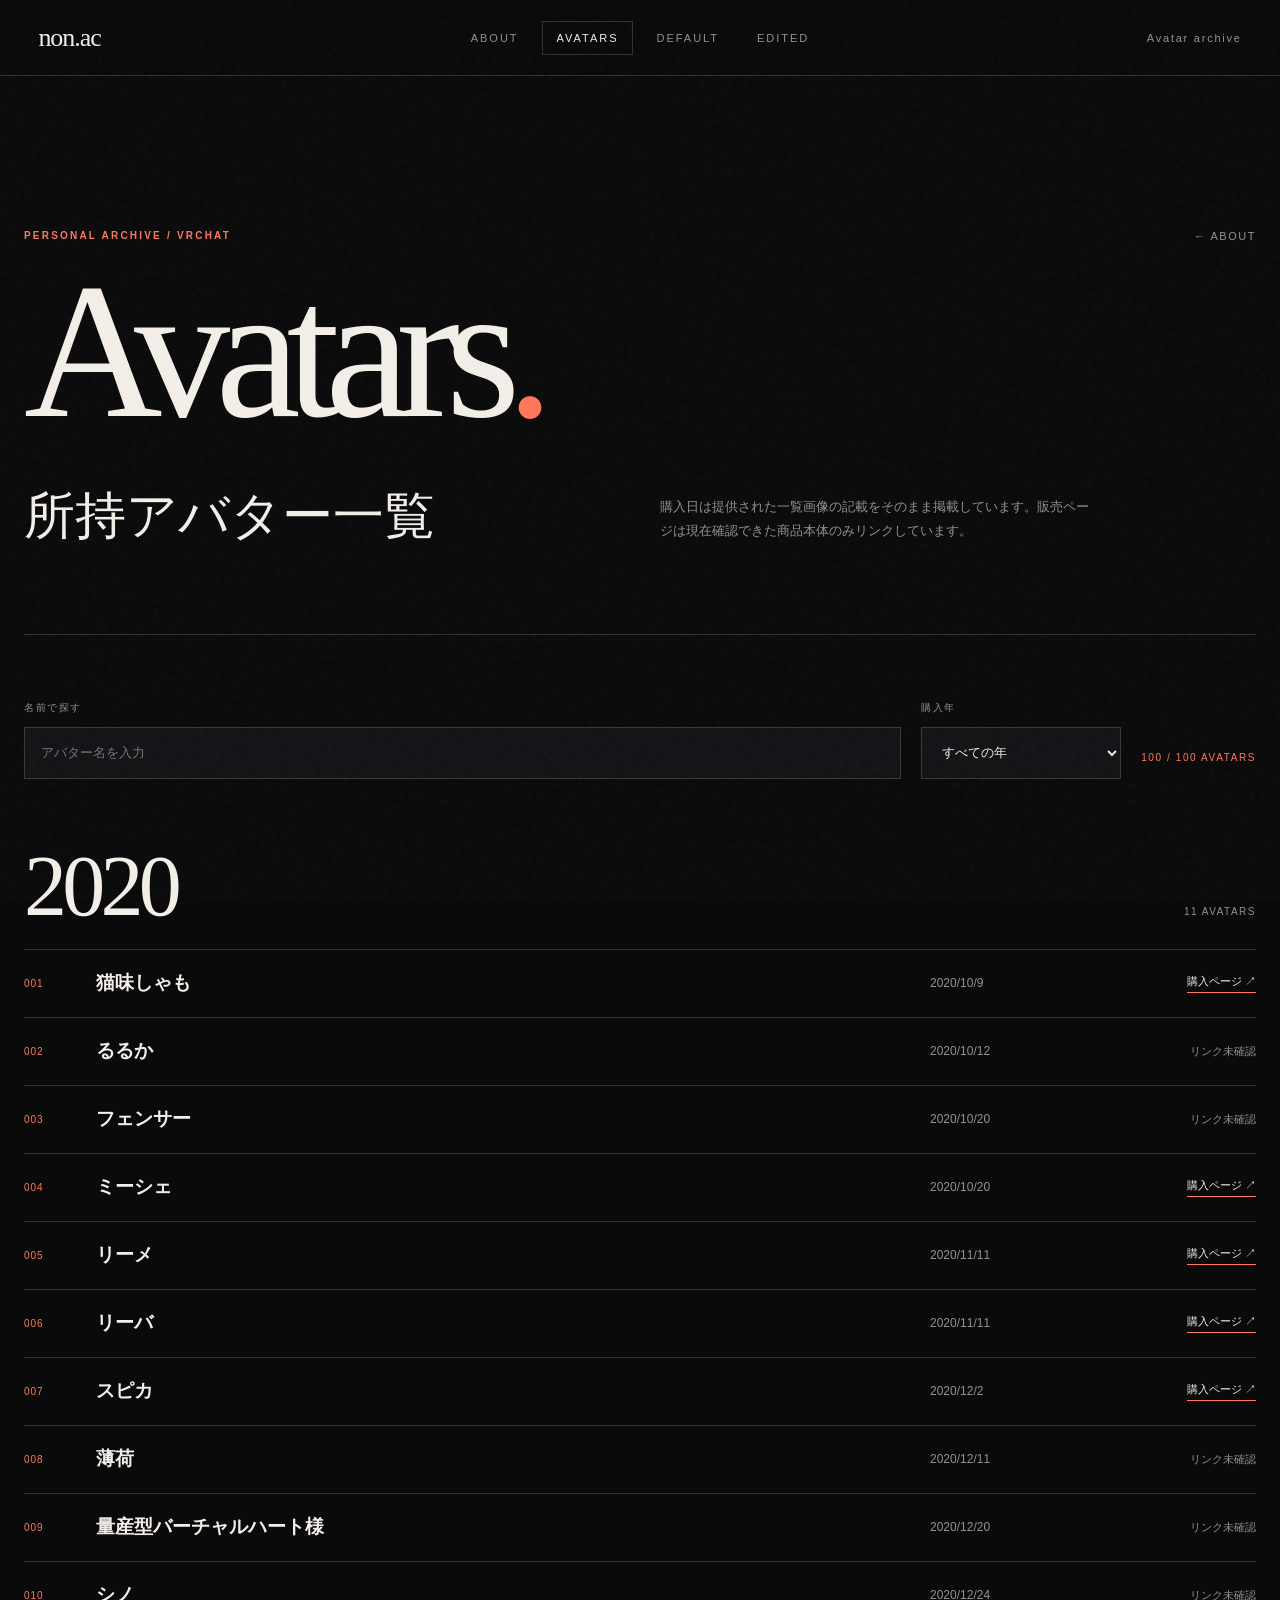
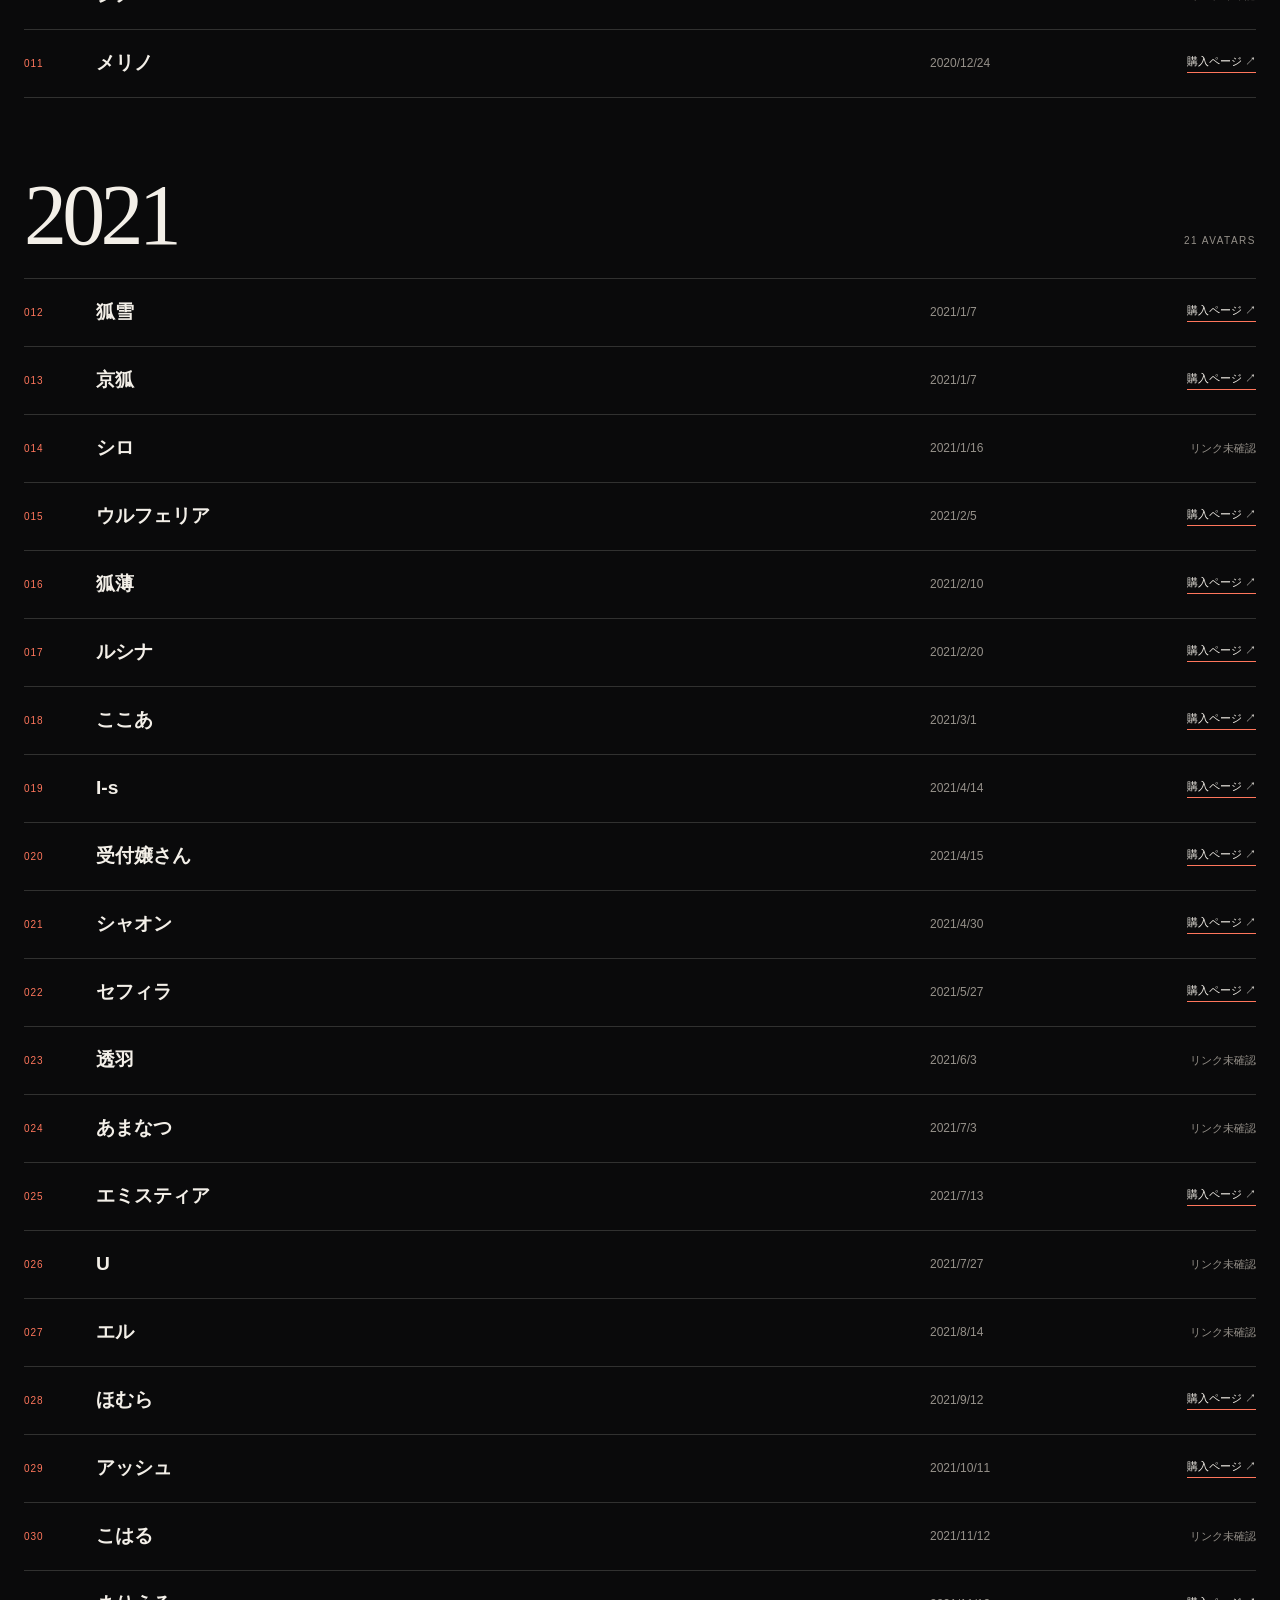
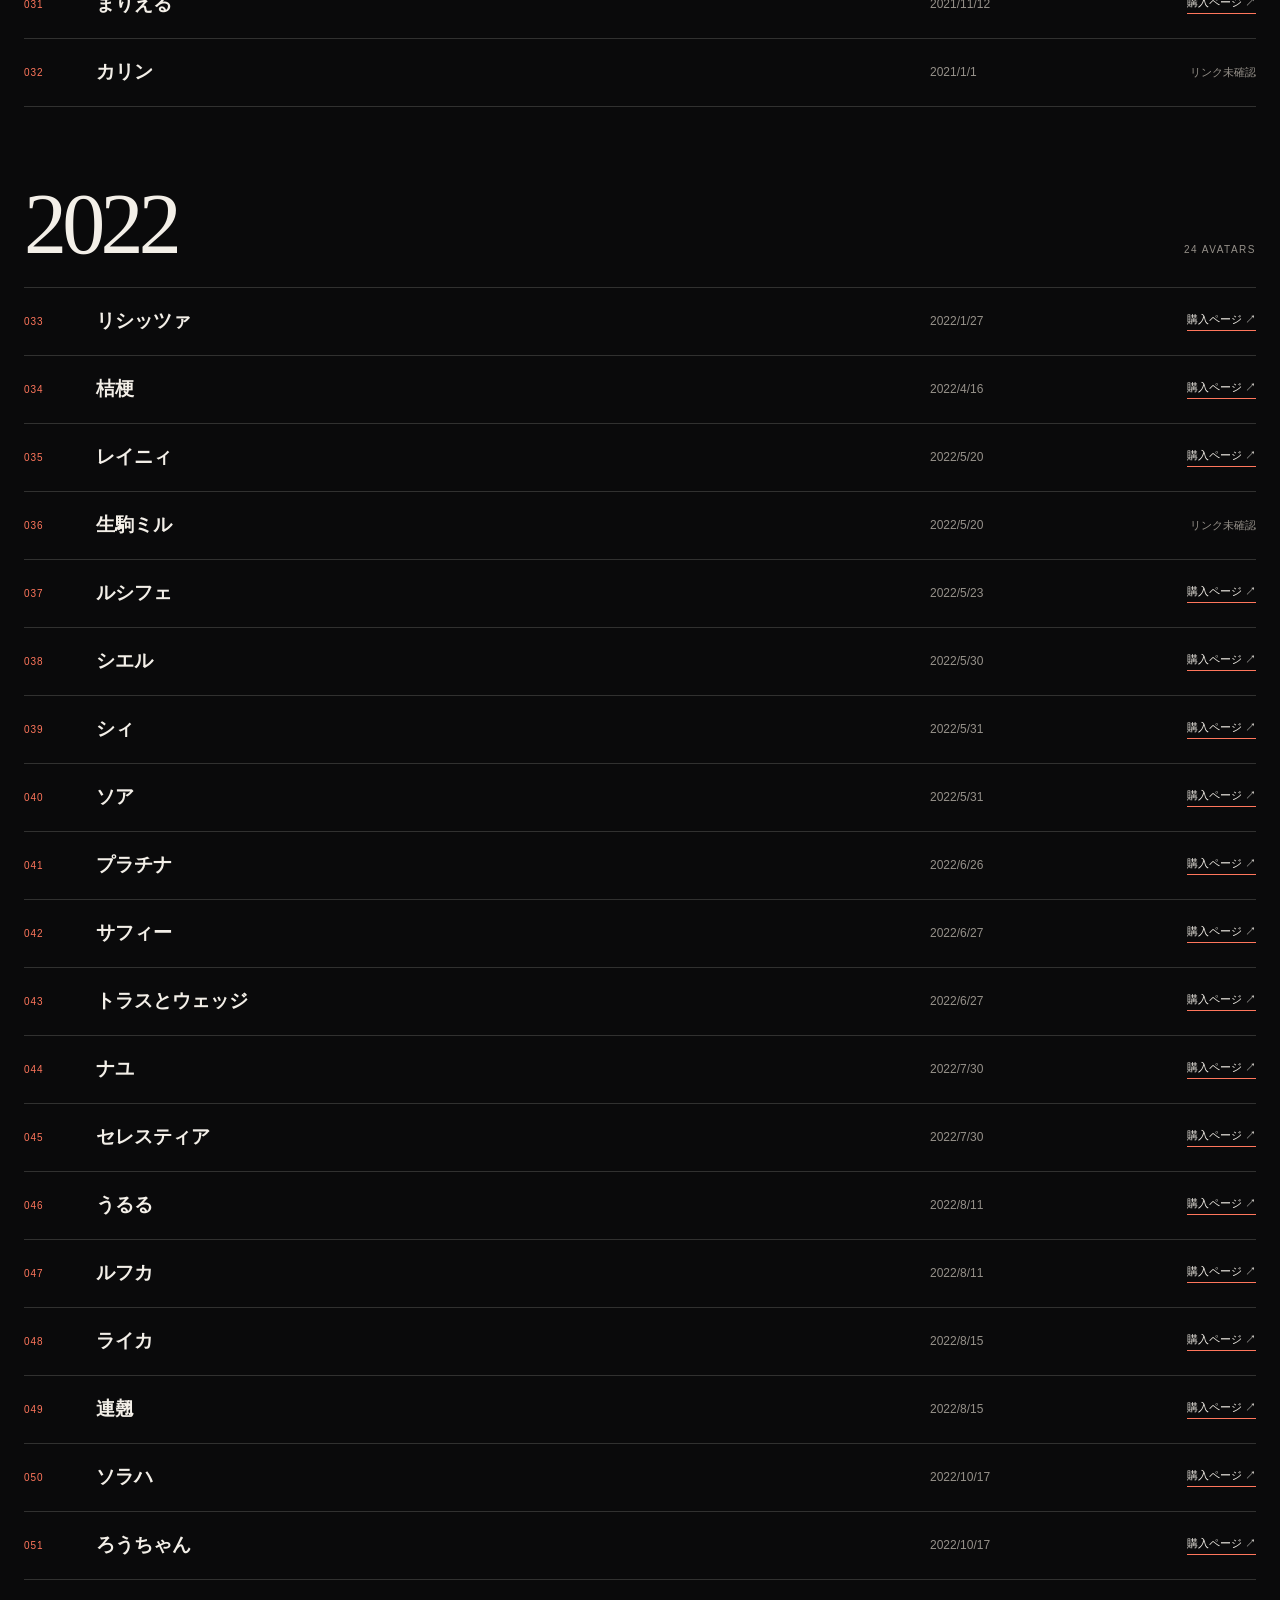
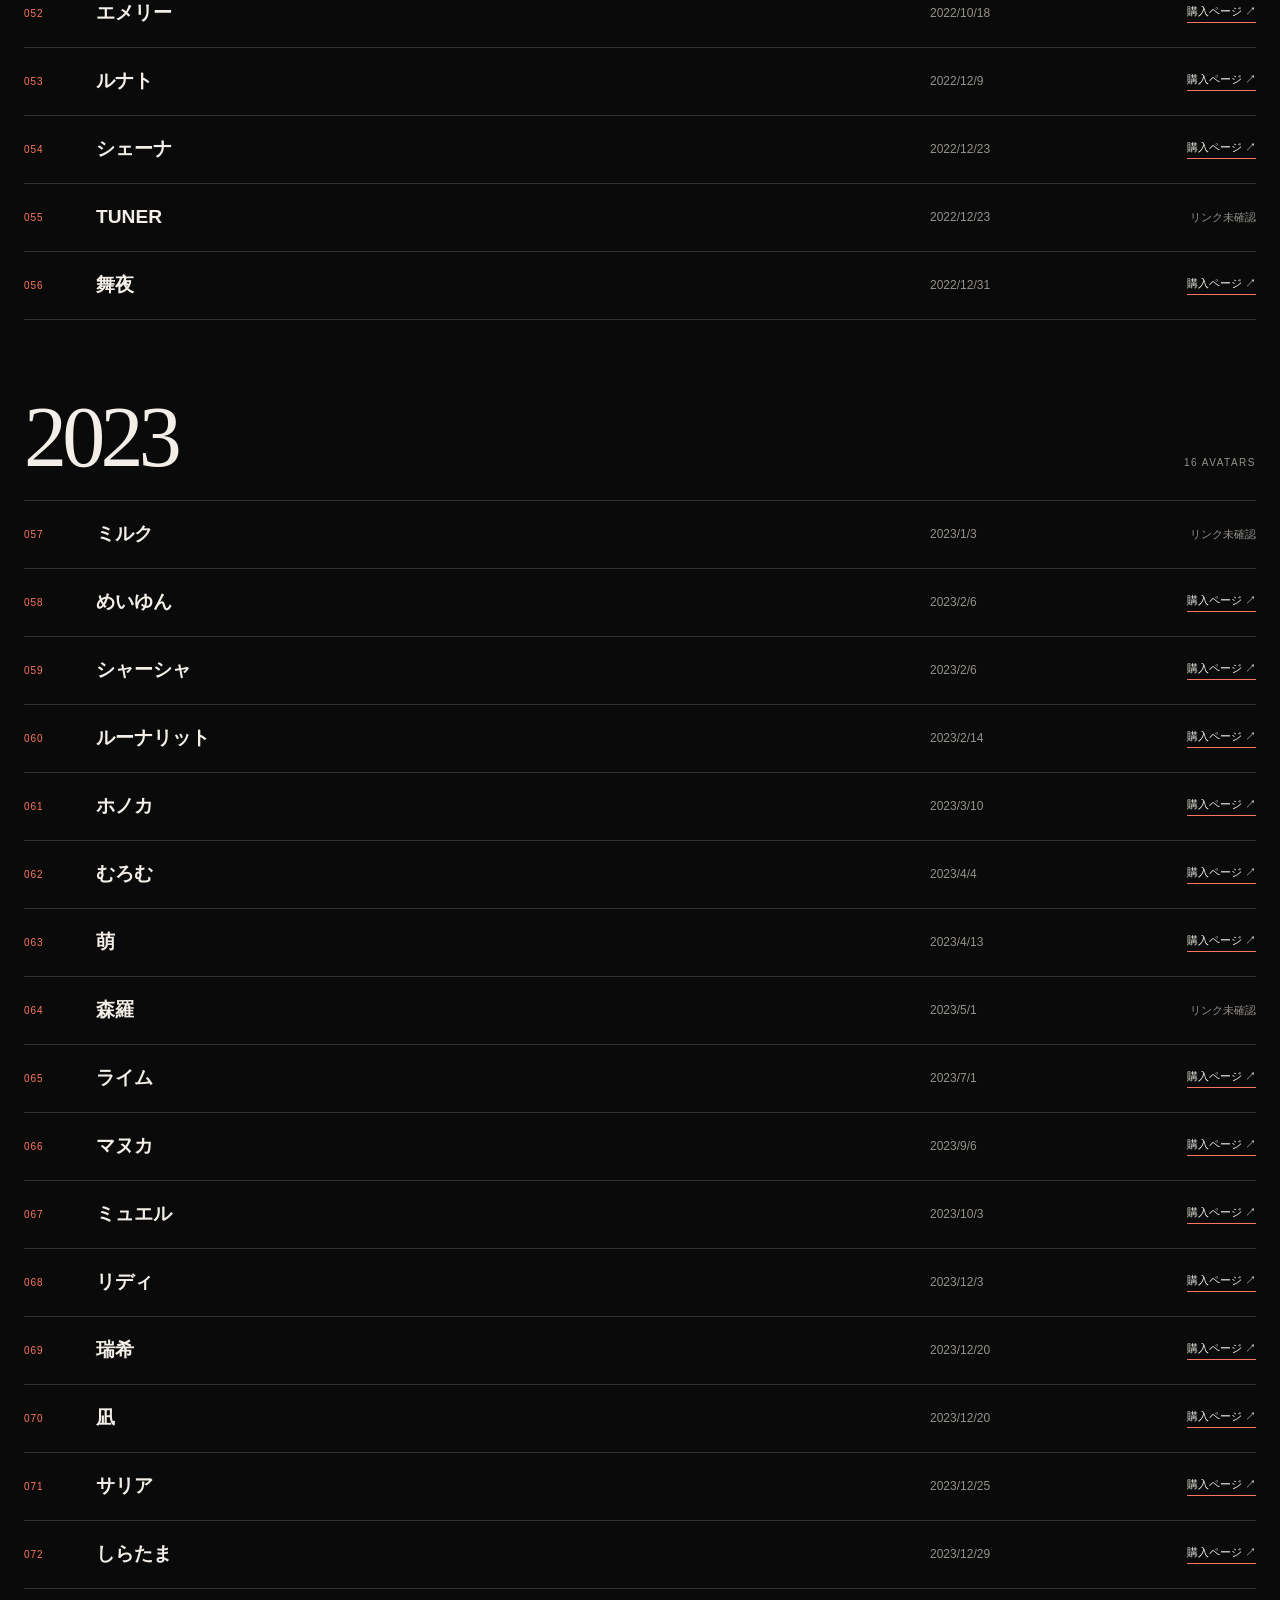
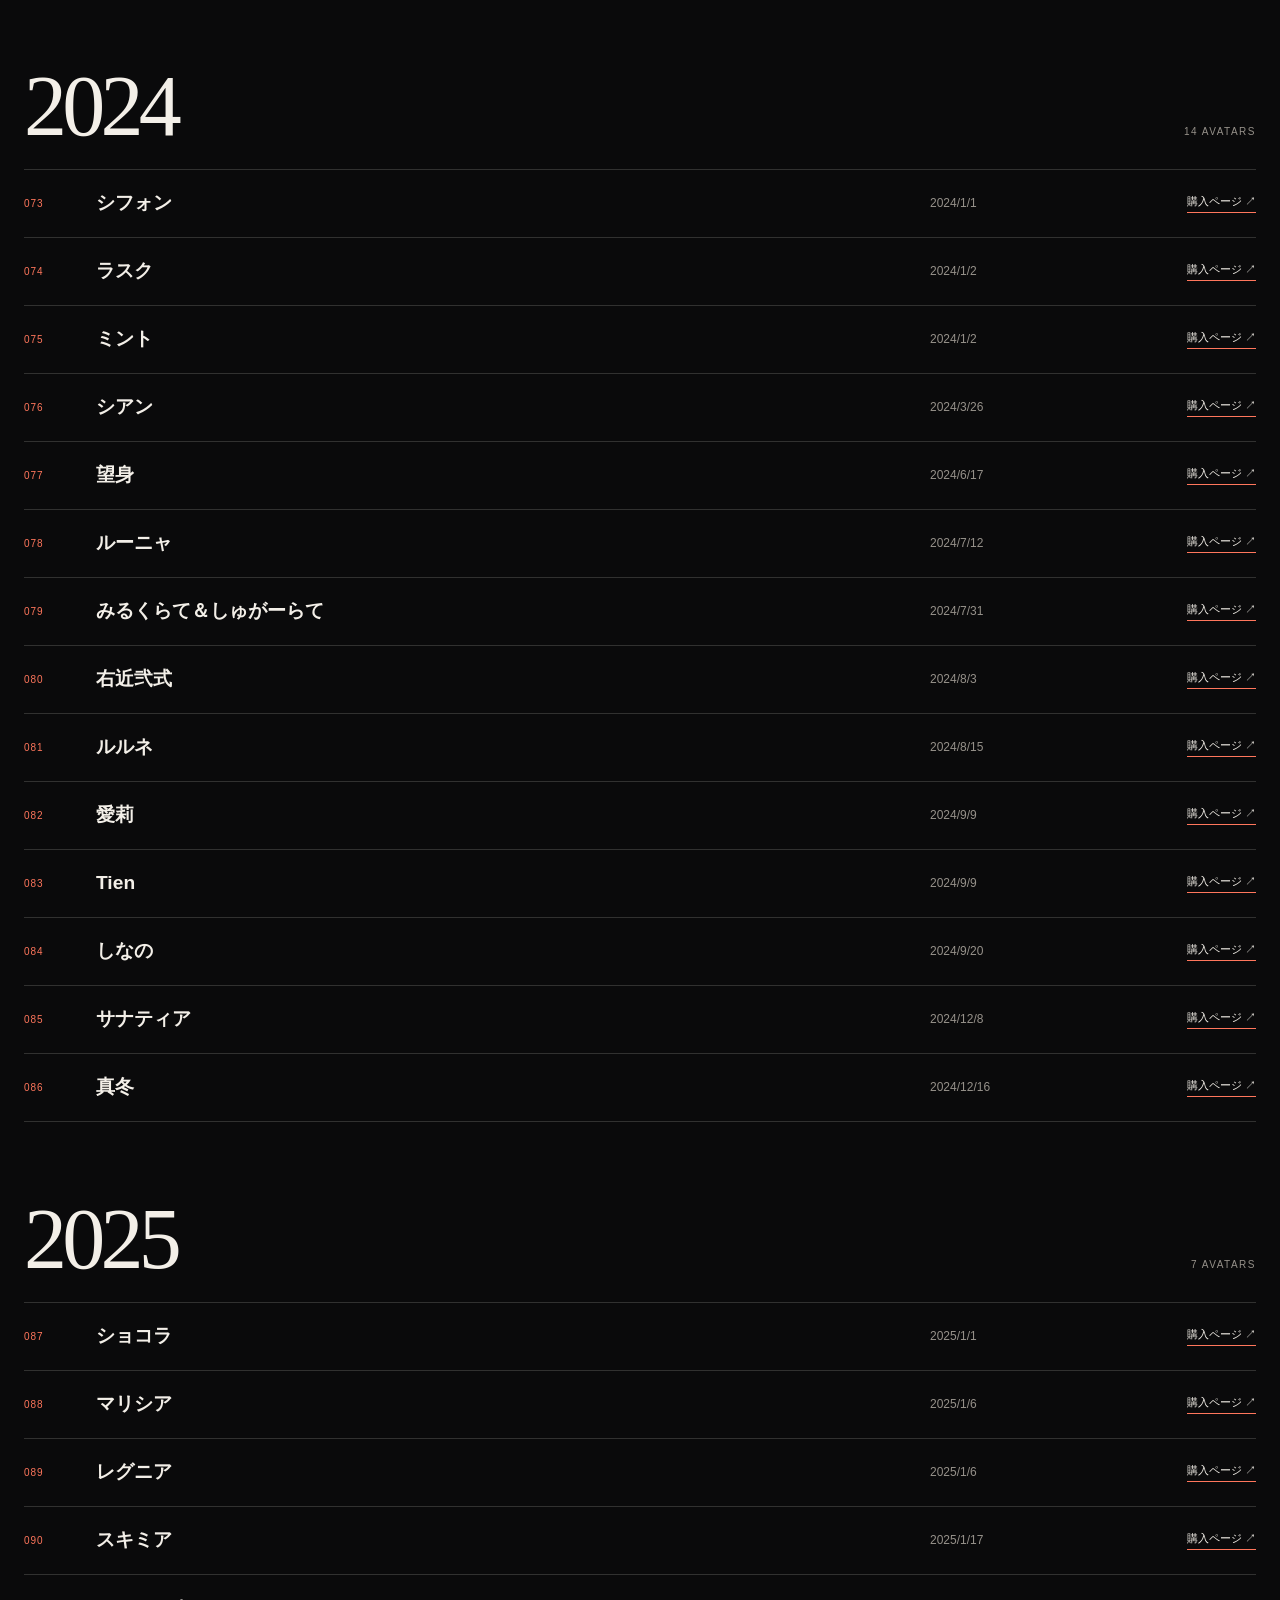
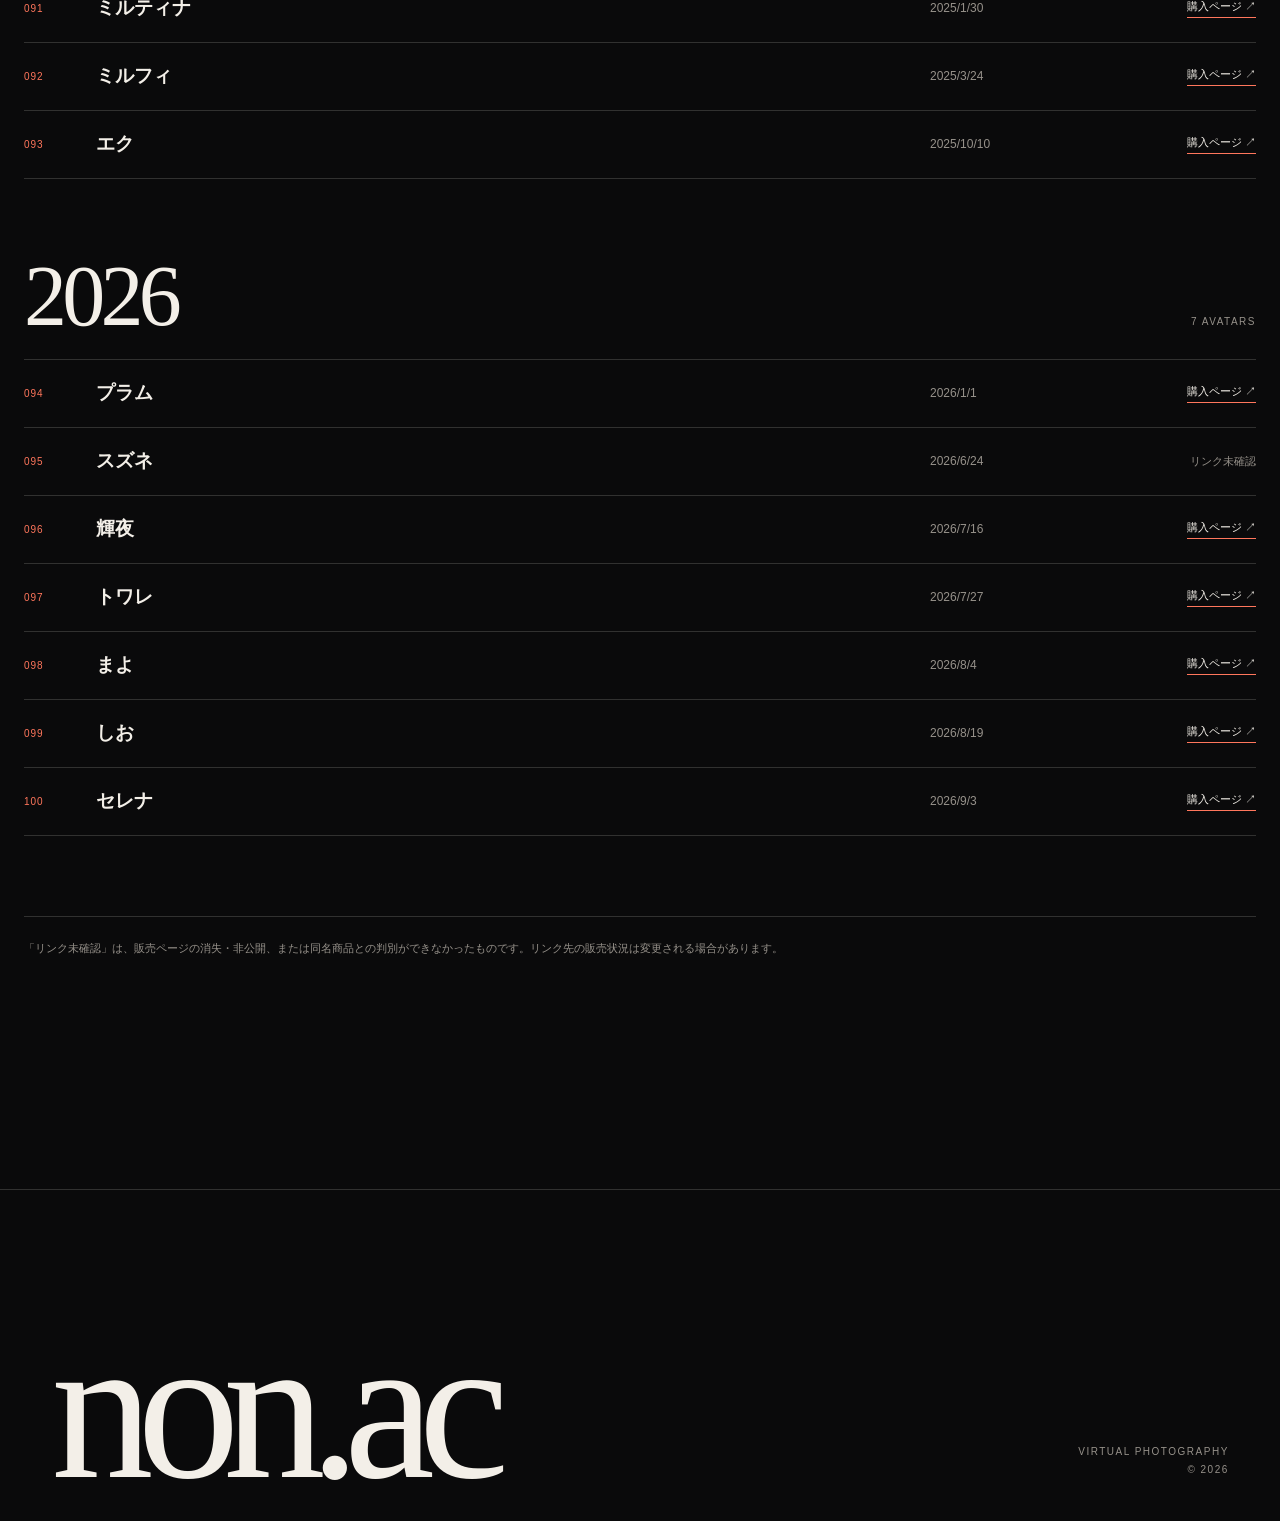
==== avatars.html @ d8007eca "Add owned avatar archive and About link" ====
<!doctype html>
<html lang="ja">
<head>
  <meta charset="utf-8">
  <meta name="viewport" content="width=device-width,initial-scale=1">
  <meta name="theme-color" content="#0a0a0b">
  <meta name="description" content="non.ac — 所持アバター一覧と購入日。">
  <title>Avatars — non.ac</title>
  <link rel="stylesheet" href="styles.css">
  <link rel="stylesheet" href="avatars.css">
</head>
<body>
  <header class="site-header">
    <a class="brand" href="index.html">non.ac</a>
    <nav class="primary-nav" aria-label="Site navigation"><a href="index.html">About</a><a href="avatars.html" aria-current="page">Avatars</a><a href="default.html">Default</a><a href="edited.html">Edited</a></nav>
    <span class="header-count">Avatar archive</span>
  </header>
  <main class="avatar-main">
    <section class="avatar-hero">
      <div class="avatar-hero-top"><span class="eyebrow">Personal archive / VRChat</span><a href="index.html" class="avatar-back">← About</a></div>
      <h1>Avatars<span>.</span></h1>
      <div class="avatar-intro"><p>所持アバター一覧</p><p>購入日は提供された一覧画像の記載をそのまま掲載しています。販売ページは現在確認できた商品本体のみリンクしています。</p></div>
    </section>
    <section class="avatar-directory" aria-label="所持アバター一覧">
      <div class="avatar-controls">
        <label for="avatar-search">名前で探す<input id="avatar-search" type="search" placeholder="アバター名を入力" autocomplete="off"></label>
        <label for="avatar-year">購入年<select id="avatar-year"><option value="">すべての年</option></select></label>
        <span id="avatar-count" aria-live="polite">100 avatars</span>
      </div>
      <div id="avatar-list"><p class="avatar-loading">一覧を読み込み中…</p></div>
      <p class="avatar-note">「リンク未確認」は、販売ページの消失・非公開、または同名商品との判別ができなかったものです。リンク先の販売状況は変更される場合があります。</p>
    </section>
  </main>
  <footer class="site-footer"><p class="footer-mark">non.ac</p><div class="footer-note">Virtual photography<br>© <span data-year></span></div></footer>
  <script type="module" src="avatars.js"></script>
  <script src="app.js"></script>
</body>
</html>
---- styles.css ----
:root{color-scheme:dark;--bg:#0a0a0b;--panel:#111114;--ink:#f3efe8;--muted:#96918a;--line:rgba(243,239,232,.17);--accent:#ff765c;--max:1640px}*{box-sizing:border-box}html{scroll-behavior:smooth}body{margin:0;background:var(--bg);color:var(--ink);font-family:Inter,"Helvetica Neue","Noto Sans JP",sans-serif;-webkit-font-smoothing:antialiased}body::before{content:"";position:fixed;inset:0;pointer-events:none;opacity:.18;z-index:20;background-image:url("data:image/svg+xml,%3Csvg viewBox='0 0 180 180' xmlns='http://www.w3.org/2000/svg'%3E%3Cfilter id='n'%3E%3CfeTurbulence type='fractalNoise' baseFrequency='.9' numOctaves='3' stitchTiles='stitch'/%3E%3C/filter%3E%3Crect width='100%25' height='100%25' filter='url(%23n)' opacity='.16'/%3E%3C/svg%3E")}a{color:inherit}button{font:inherit}.site-header{position:sticky;top:0;z-index:10;display:grid;grid-template-columns:1fr auto 1fr;align-items:center;min-height:76px;padding:0 clamp(20px,3vw,56px);border-bottom:1px solid var(--line);background:rgba(10,10,11,.82);backdrop-filter:blur(18px)}.brand{font-family:Georgia,"Times New Roman",serif;font-size:26px;text-decoration:none;letter-spacing:-.04em}.primary-nav{display:flex;gap:8px}.primary-nav a{padding:10px 14px;border:1px solid transparent;color:var(--muted);font-size:11px;text-decoration:none;text-transform:uppercase;letter-spacing:.18em}.primary-nav a[aria-current="page"]{border-color:var(--line);color:var(--ink)}.header-count{justify-self:end;color:var(--muted);font-size:11px;letter-spacing:.16em}.intro{display:grid;grid-template-columns:minmax(0,1.5fr) minmax(260px,.5fr);gap:40px;align-items:end;width:min(var(--max),calc(100% - 48px));margin:0 auto;padding:clamp(80px,10vw,160px) 0 clamp(56px,8vw,110px)}.eyebrow{color:var(--accent);font-size:10px;font-weight:700;letter-spacing:.22em;text-transform:uppercase}.intro h1{margin:18px 0 0;max-width:1050px;font-family:Georgia,"Times New Roman",serif;font-size:clamp(62px,11vw,178px);font-weight:400;line-height:.78;letter-spacing:-.07em}.intro-copy{align-self:end;padding-bottom:10px}.intro-copy p{margin:0;color:var(--muted);font-size:13px;line-height:1.9}.intro-copy strong{display:block;margin-bottom:14px;color:var(--ink);font-size:12px;letter-spacing:.13em}.featured{width:min(var(--max),calc(100% - 48px));margin:0 auto clamp(110px,14vw,220px)}.featured-stage{position:relative;display:grid;place-items:center;min-height:min(88vh,1060px);overflow:hidden;background:#121214}.featured-stage::after{content:"FEATURED";position:absolute;right:20px;bottom:18px;color:rgba(255,255,255,.7);font-size:9px;letter-spacing:.25em}.featured-stage button{height:min(88vh,1060px);border:0;padding:0;background:transparent;cursor:zoom-in}.featured-stage img{display:block;width:auto;height:100%;max-width:100%;object-fit:contain}.featured-meta,figcaption{display:flex;justify-content:space-between;gap:24px;padding:16px 0;border-top:1px solid var(--line);font-size:11px;letter-spacing:.12em;text-transform:uppercase}.featured-meta span:last-child,figcaption span:last-child{color:var(--muted)}.gallery{width:min(var(--max),calc(100% - 48px));margin:0 auto}.gallery-head{display:flex;justify-content:space-between;align-items:baseline;margin-bottom:48px;padding-bottom:14px;border-bottom:1px solid var(--line)}.gallery-head h2{margin:0;font-family:Georgia,serif;font-size:clamp(30px,4vw,58px);font-weight:400}.gallery-head span{color:var(--muted);font-size:10px;letter-spacing:.16em;text-transform:uppercase}.works{display:grid;grid-template-columns:repeat(12,1fr);gap:clamp(36px,7vw,110px) 24px}figure{grid-column:span 6;margin:0}figure:nth-child(4n + 2){grid-column:8/span 5;margin-top:12vw}figure:nth-child(4n + 3){grid-column:1/span 5}.work-button{position:relative;display:block;width:100%;border:0;padding:0;overflow:hidden;background:var(--panel);cursor:zoom-in}.work-button::after{content:"VIEW";position:absolute;right:14px;bottom:14px;padding:8px 10px;background:rgba(10,10,11,.72);opacity:0;font-size:9px;letter-spacing:.2em;transition:opacity .25s ease}.work-button:hover::after{opacity:1}.work-button img{display:block;width:100%;height:auto;transition:transform .7s cubic-bezier(.2,.8,.2,1)}.work-button:hover img{transform:scale(1.015)}.site-footer{display:flex;justify-content:space-between;align-items:end;min-height:330px;margin-top:clamp(130px,18vw,280px);padding:40px clamp(24px,4vw,64px);border-top:1px solid var(--line)}.footer-mark{margin:0;font-family:Georgia,serif;font-size:clamp(72px,16vw,260px);line-height:.7;letter-spacing:-.08em}.footer-note{color:var(--muted);font-size:10px;line-height:1.8;letter-spacing:.15em;text-align:right;text-transform:uppercase}dialog{width:100vw;height:100vh;max-width:none;max-height:none;border:0;padding:26px;background:rgba(7,7,8,.96);color:var(--ink)}dialog::backdrop{background:#050506}.lightbox-inner{display:grid;place-items:center;height:calc(100vh - 92px)}.lightbox-img{display:block;max-width:100%;max-height:100%;object-fit:contain}.lightbox-title{position:fixed;left:28px;bottom:18px;margin:0;color:var(--muted);font-size:10px;letter-spacing:.15em;text-transform:uppercase}.lightbox-close{position:fixed;top:20px;right:22px;border:0;background:none;color:var(--ink);font-size:32px;cursor:pointer}@media(max-width:760px){.site-header{grid-template-columns:1fr auto;min-height:66px}.primary-nav{grid-row:2;grid-column:1/-1;justify-content:center;padding-bottom:10px}.header-count{display:none}.intro{grid-template-columns:1fr;width:calc(100% - 32px)}.intro h1{font-size:clamp(58px,22vw,94px)}.featured,.gallery{width:calc(100% - 32px)}.featured-stage{min-height:72vh}.featured-stage button{height:72vh}.works{display:block}figure,figure:nth-child(n){margin:0 0 64px}.gallery-head{margin-bottom:26px}.site-footer{min-height:250px}}@media(prefers-reduced-motion:reduce){*,*::before,*::after{scroll-behavior:auto!important;transition:none!important}}
---- avatars.css ----
.avatar-main{width:min(1280px,calc(100% - 48px));margin:0 auto}
.avatar-hero{padding:clamp(88px,12vw,170px) 0 90px;border-bottom:1px solid var(--line)}
.avatar-hero-top{display:flex;justify-content:space-between;align-items:center;gap:24px}
.avatar-back{color:var(--muted);font-size:11px;letter-spacing:.14em;text-decoration:none;text-transform:uppercase}
.avatar-back:hover{color:var(--ink)}
.avatar-hero h1{margin:38px 0 64px;font:400 clamp(86px,15vw,210px)/.75 Georgia,serif;letter-spacing:-.075em}
.avatar-hero h1 span{color:var(--accent)}
.avatar-intro{display:grid;grid-template-columns:1fr 1fr;gap:40px;align-items:end}
.avatar-intro p:first-child{margin:0;font:400 clamp(32px,4vw,58px)/1.1 Georgia,serif}
.avatar-intro p:last-child{max-width:440px;margin:0;color:var(--muted);font-size:13px;line-height:1.9}
.avatar-directory{padding:66px 0 0}
.avatar-controls{display:grid;grid-template-columns:minmax(200px,1fr) 200px auto;gap:20px;align-items:end;margin-bottom:64px}
.avatar-controls label{display:grid;gap:12px;color:var(--muted);font-size:10px;letter-spacing:.15em;text-transform:uppercase}
.avatar-controls input,.avatar-controls select{width:100%;height:52px;border:1px solid var(--line);border-radius:0;padding:0 16px;background:#131316;color:var(--ink);font:13px Inter,"Noto Sans JP",sans-serif}
.avatar-controls input:focus-visible,.avatar-controls select:focus-visible{outline:2px solid var(--accent);outline-offset:2px}
#avatar-count{padding-bottom:16px;color:var(--accent);font-size:10px;letter-spacing:.16em;white-space:nowrap;text-transform:uppercase}
.avatar-year-group{margin:0 0 74px}
.avatar-year-head{display:flex;align-items:baseline;justify-content:space-between;gap:20px;margin-bottom:20px}
.avatar-year-head h2{margin:0;font:400 clamp(48px,7vw,86px)/1 Georgia,serif;letter-spacing:-.055em}
.avatar-year-head span{color:var(--muted);font-size:10px;letter-spacing:.15em;text-transform:uppercase}
.avatar-rows{border-top:1px solid var(--line)}
.avatar-row{display:grid;grid-template-columns:56px minmax(0,1fr) 140px 170px;gap:16px;align-items:center;min-height:68px;border-bottom:1px solid var(--line)}
.avatar-index{color:var(--accent);font-size:10px;letter-spacing:.1em}
.avatar-name{min-width:0;overflow-wrap:anywhere;font-size:clamp(15px,1.5vw,20px)}
.avatar-date{color:var(--muted);font-size:12px;white-space:nowrap}
.avatar-product{justify-self:end;color:var(--muted);font-size:11px;text-decoration:none;white-space:nowrap}
a.avatar-product{color:var(--ink);border-bottom:1px solid var(--accent);padding-bottom:3px}
a.avatar-product:hover{color:var(--accent)}
.avatar-loading,.avatar-empty{padding:60px 0;color:var(--muted);font:400 28px Georgia,serif}
.avatar-note{margin:80px 0 0;padding-top:22px;border-top:1px solid var(--line);color:var(--muted);font-size:11px;line-height:1.8}
@media(max-width:760px){.avatar-main{width:calc(100% - 32px)}.avatar-hero{padding:90px 0 64px}.avatar-hero h1{margin:38px 0 48px;font-size:clamp(72px,20vw,130px)}.avatar-intro{grid-template-columns:1fr;gap:18px}.avatar-controls{grid-template-columns:1fr 1fr;gap:14px;margin-bottom:54px}.avatar-controls label:first-child{grid-column:1/-1}#avatar-count{grid-column:1/-1;padding:0}.avatar-row{grid-template-columns:32px minmax(0,1fr) auto;gap:8px 10px;padding:14px 0}.avatar-name{grid-column:2/4}.avatar-date{grid-column:2}.avatar-product{grid-column:3}.avatar-year-group{margin-bottom:60px}}
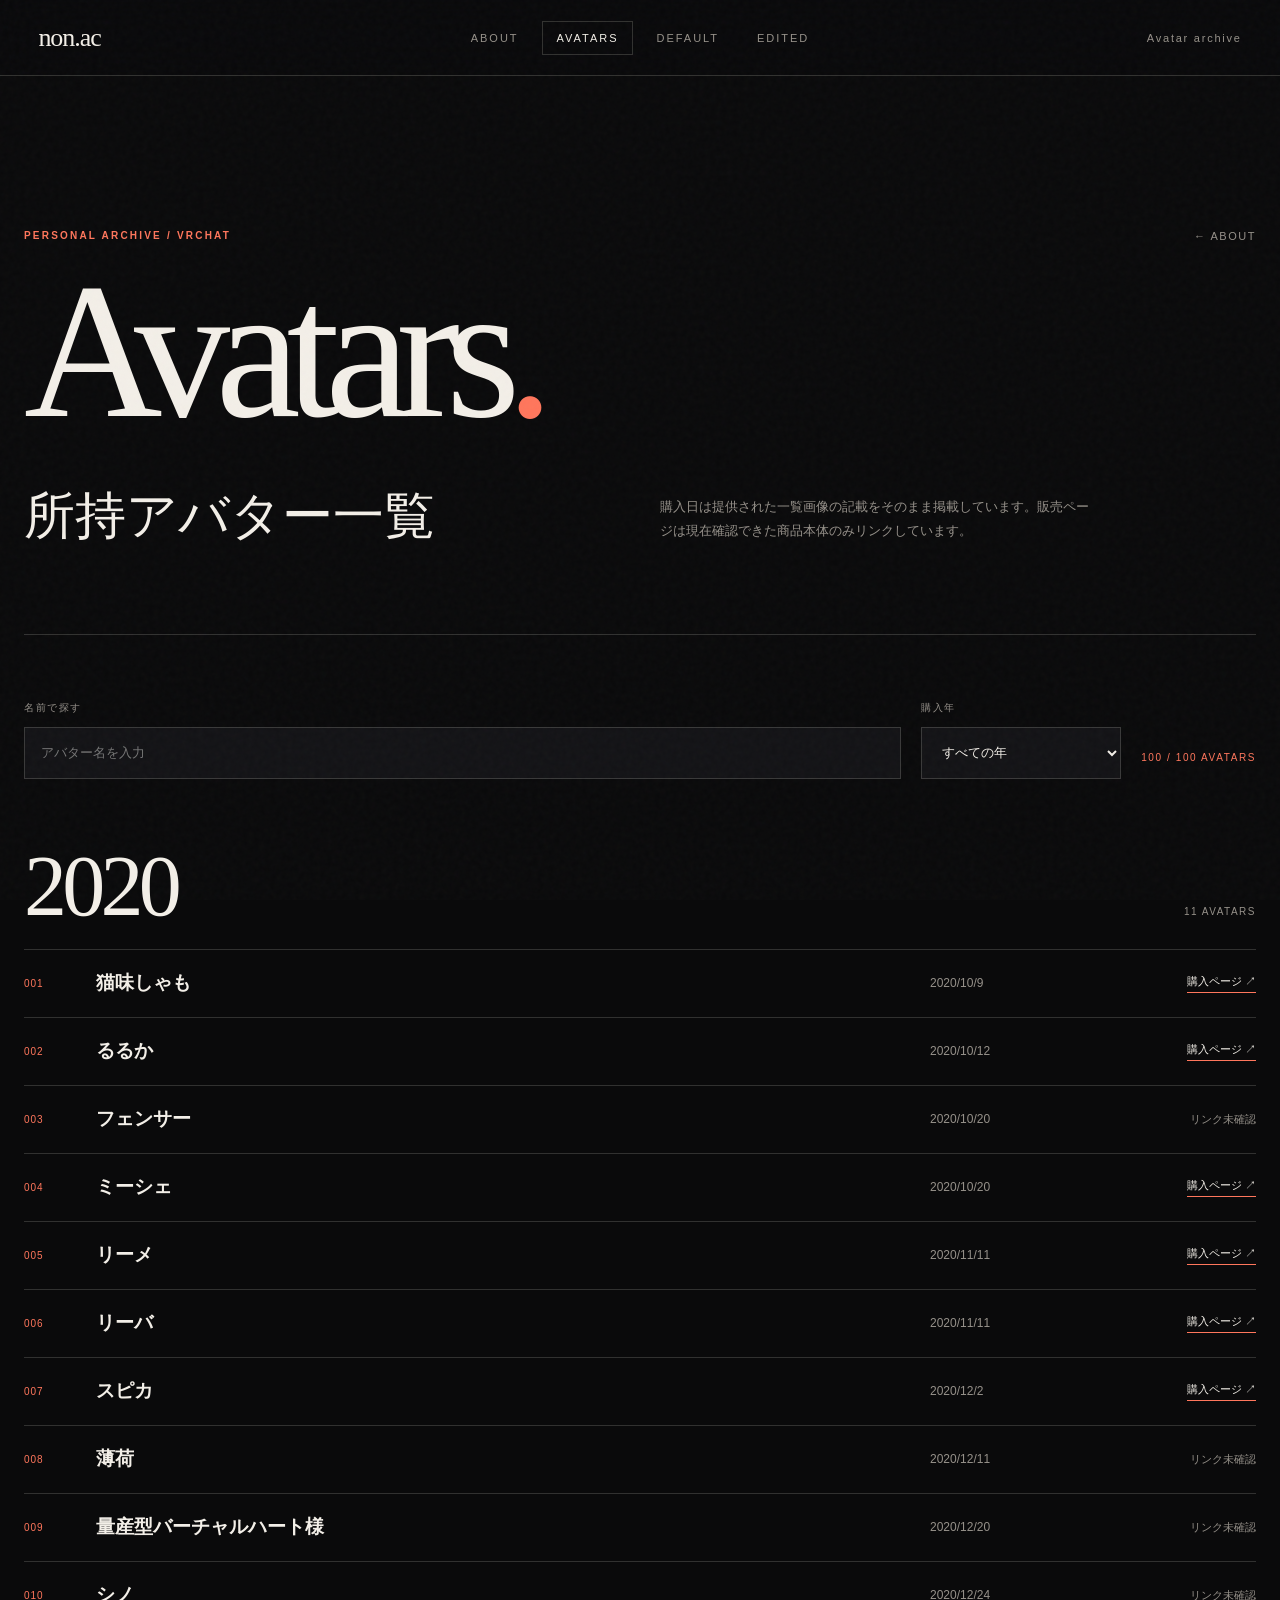
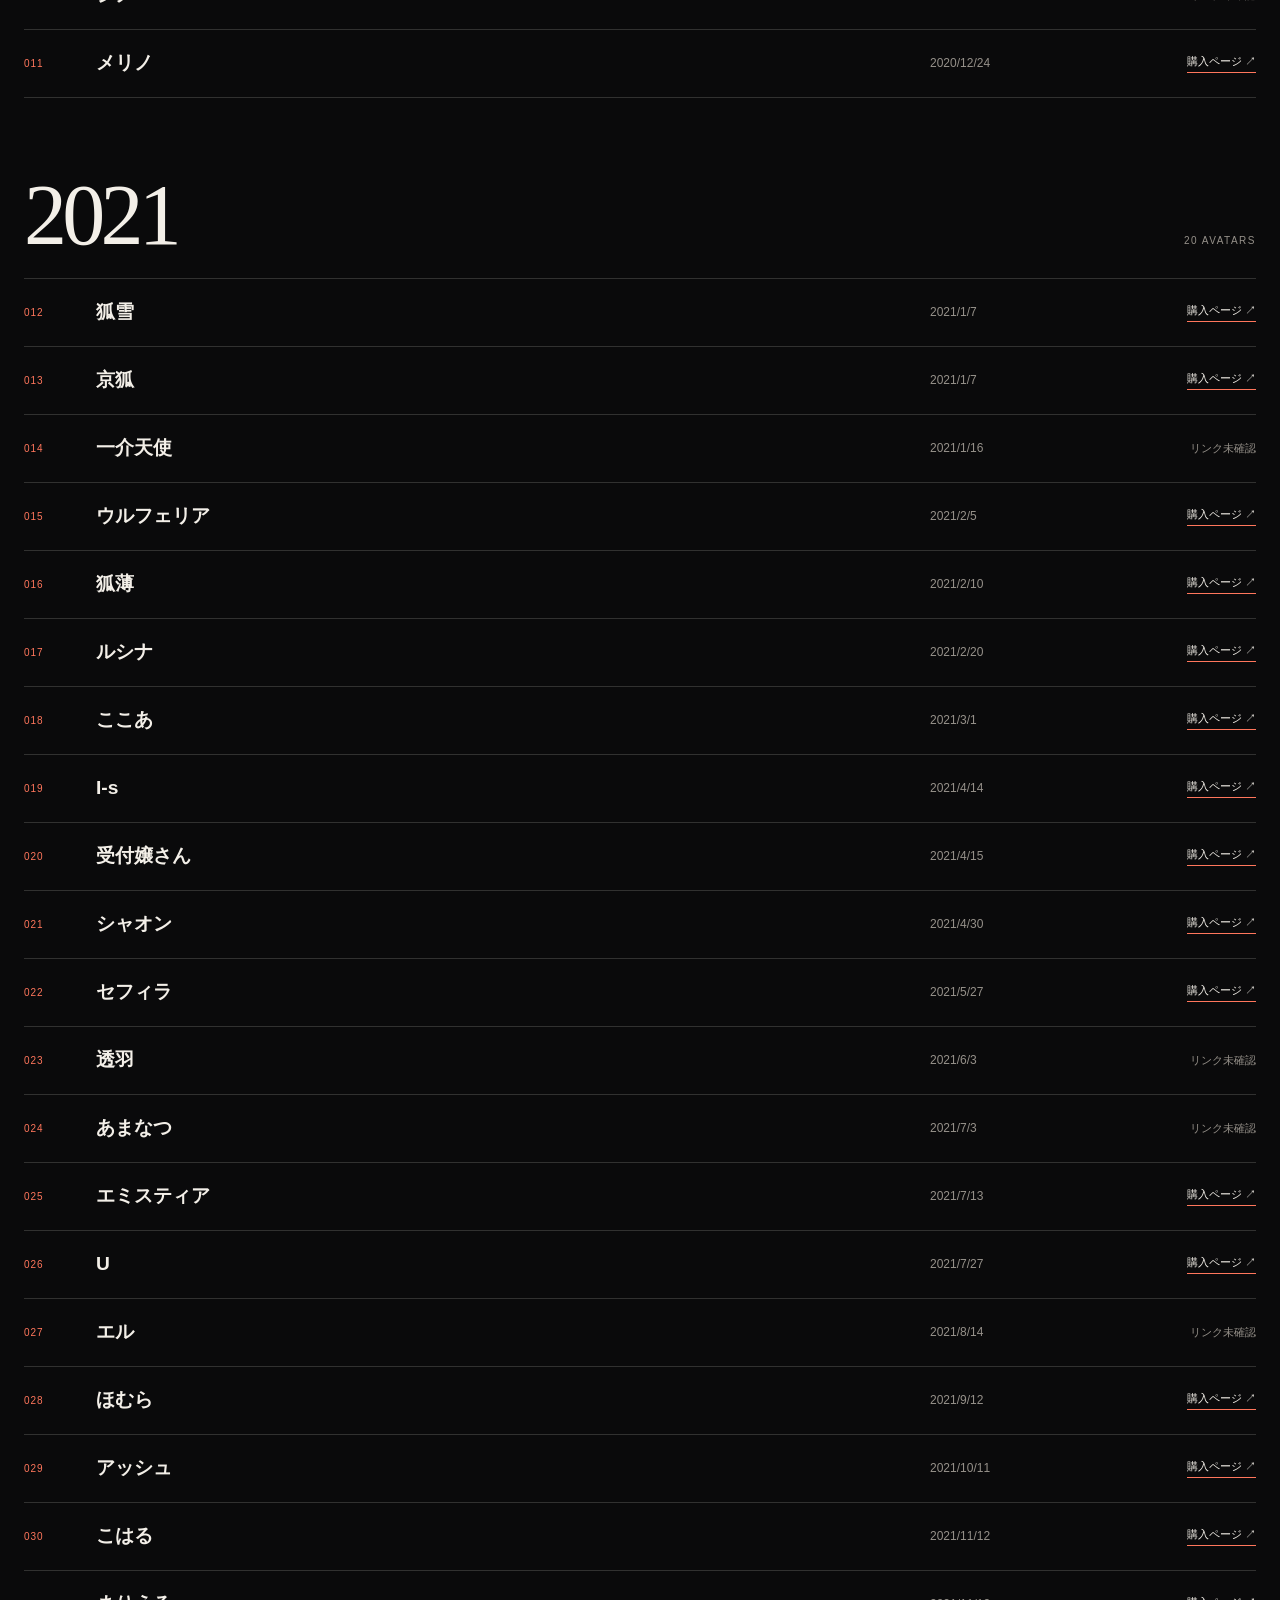
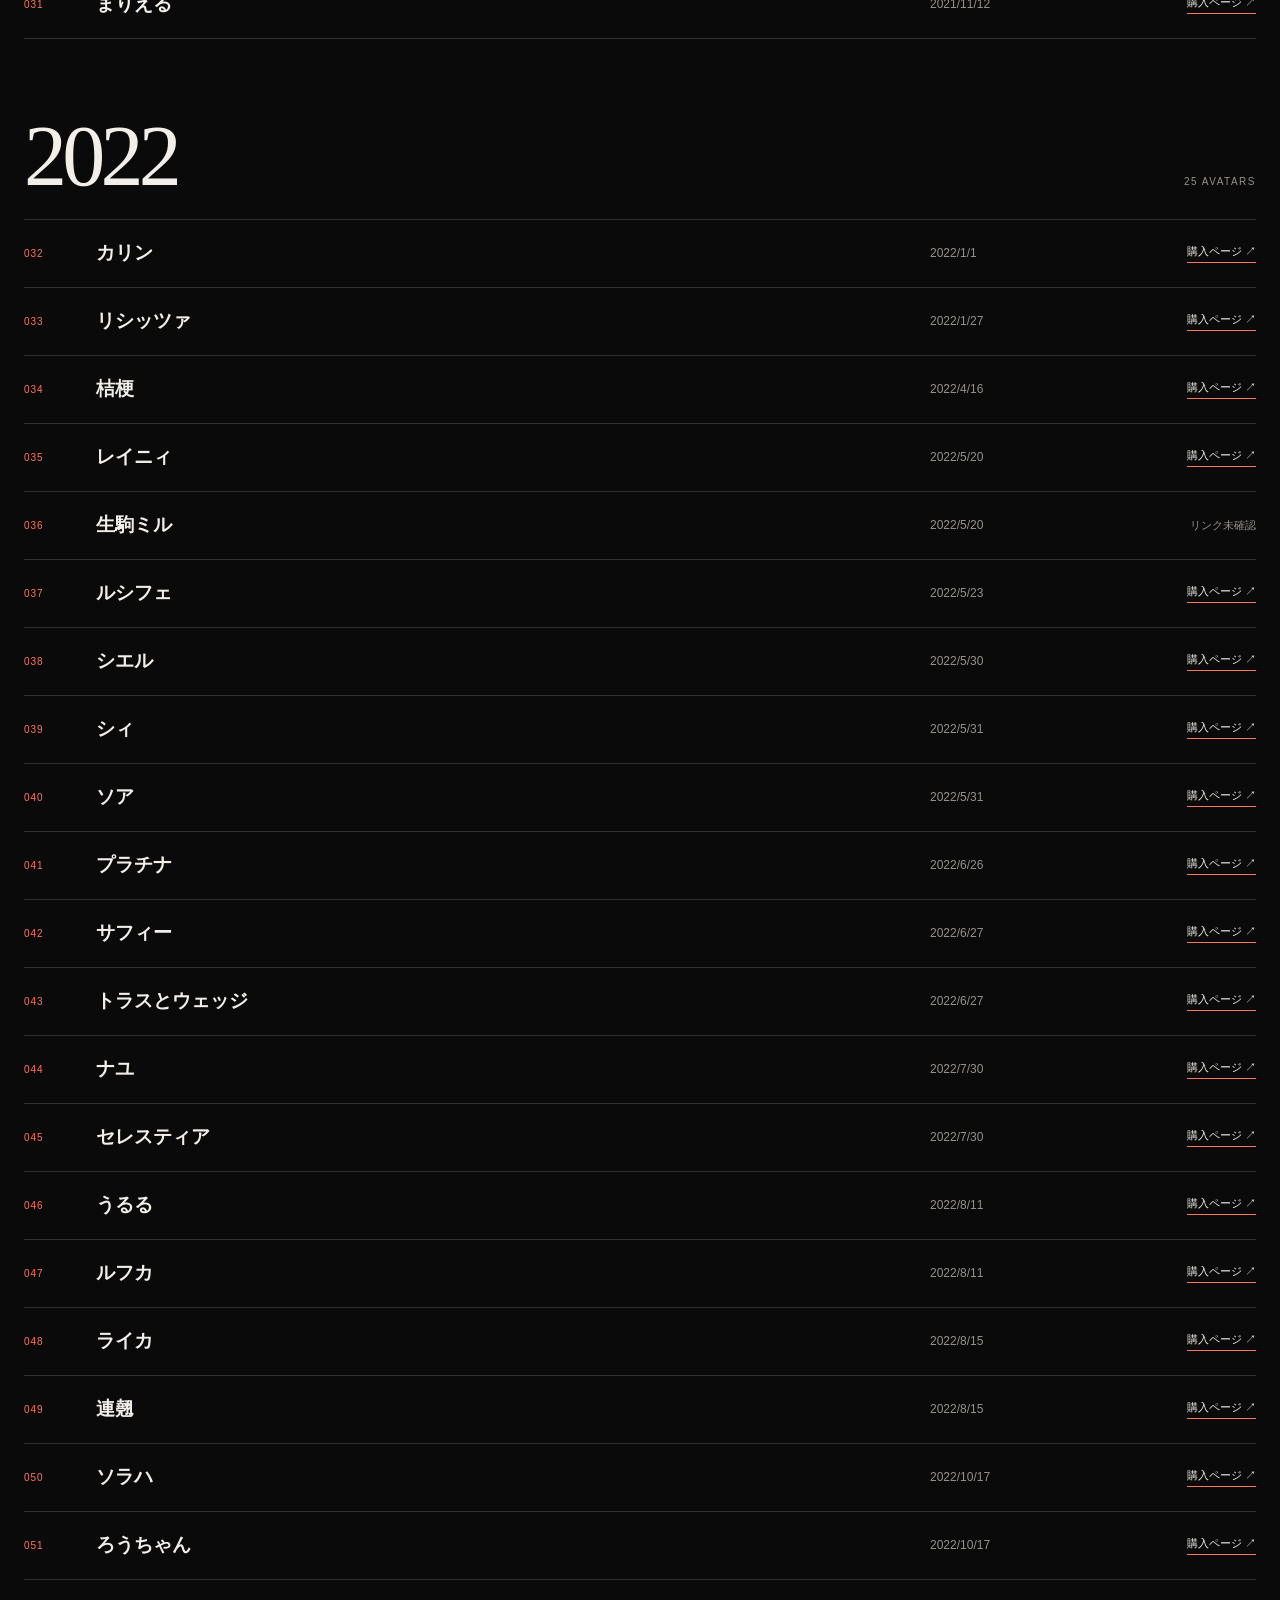
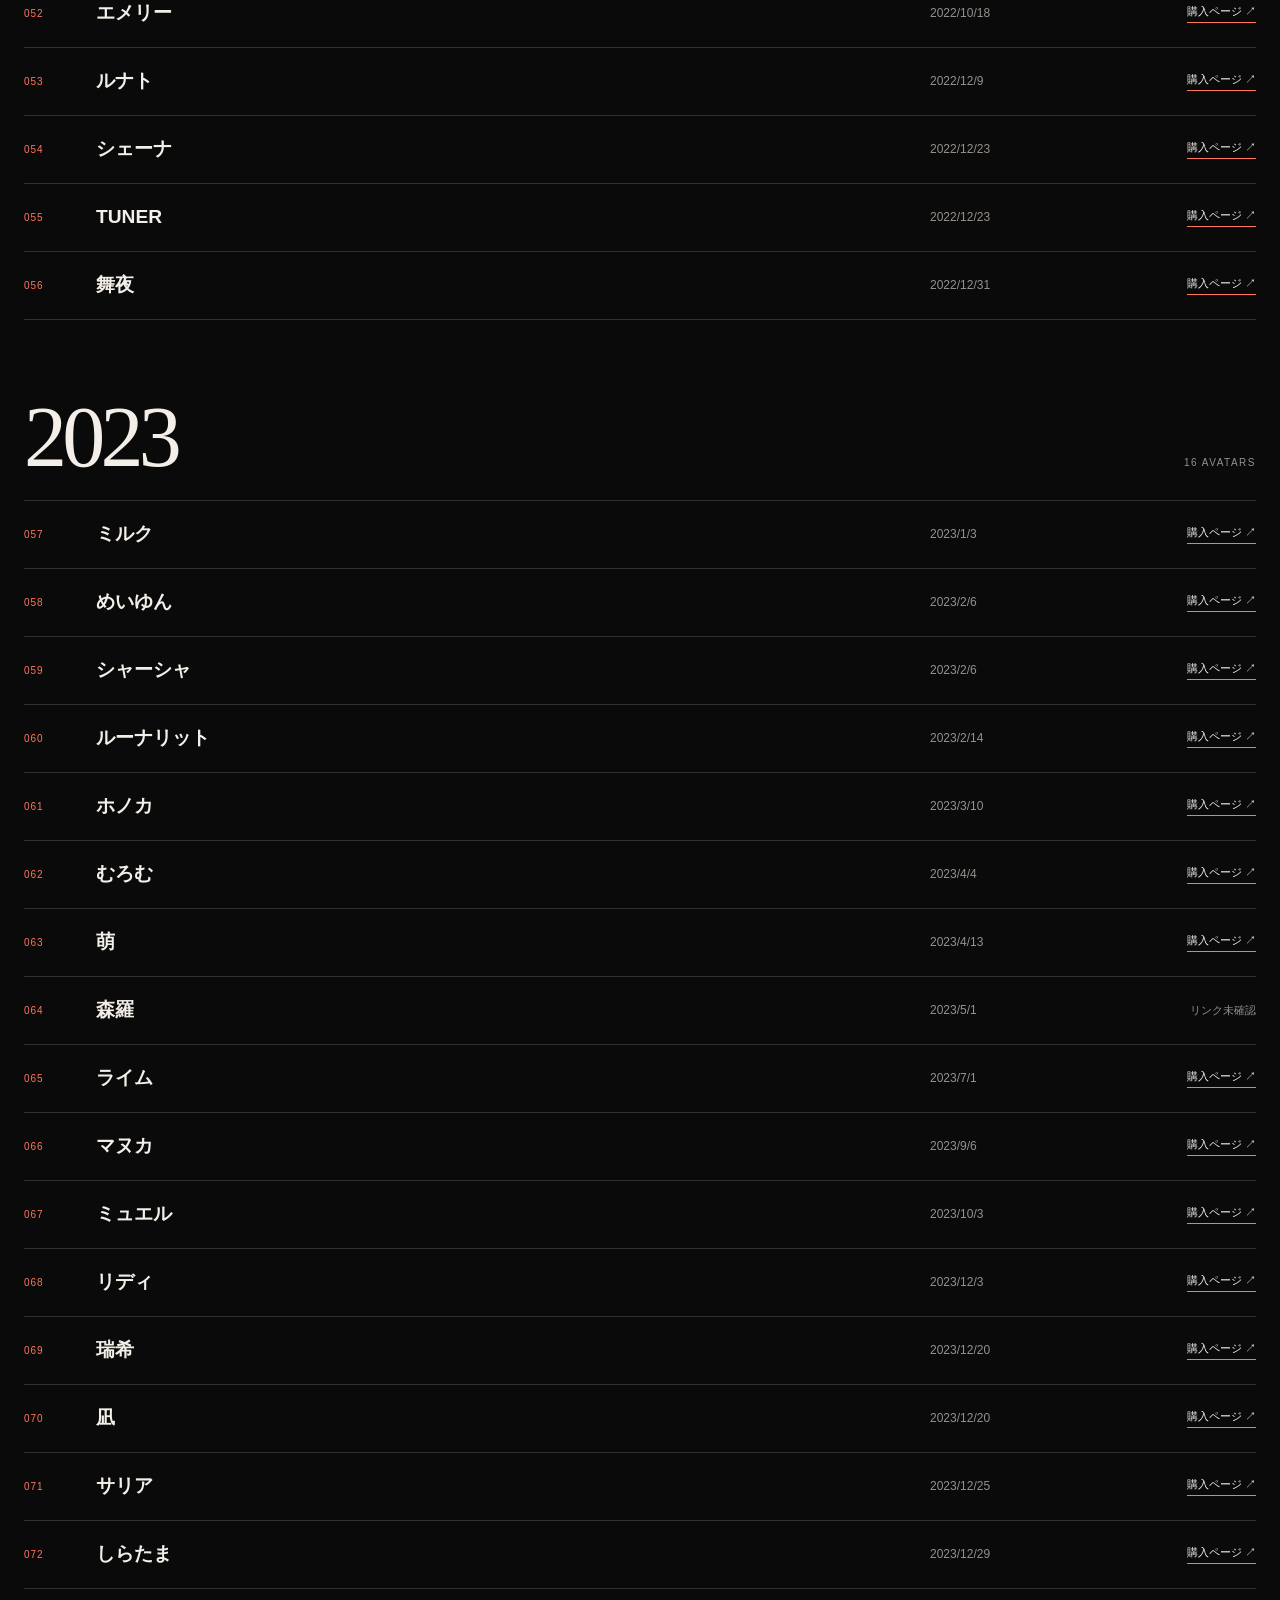
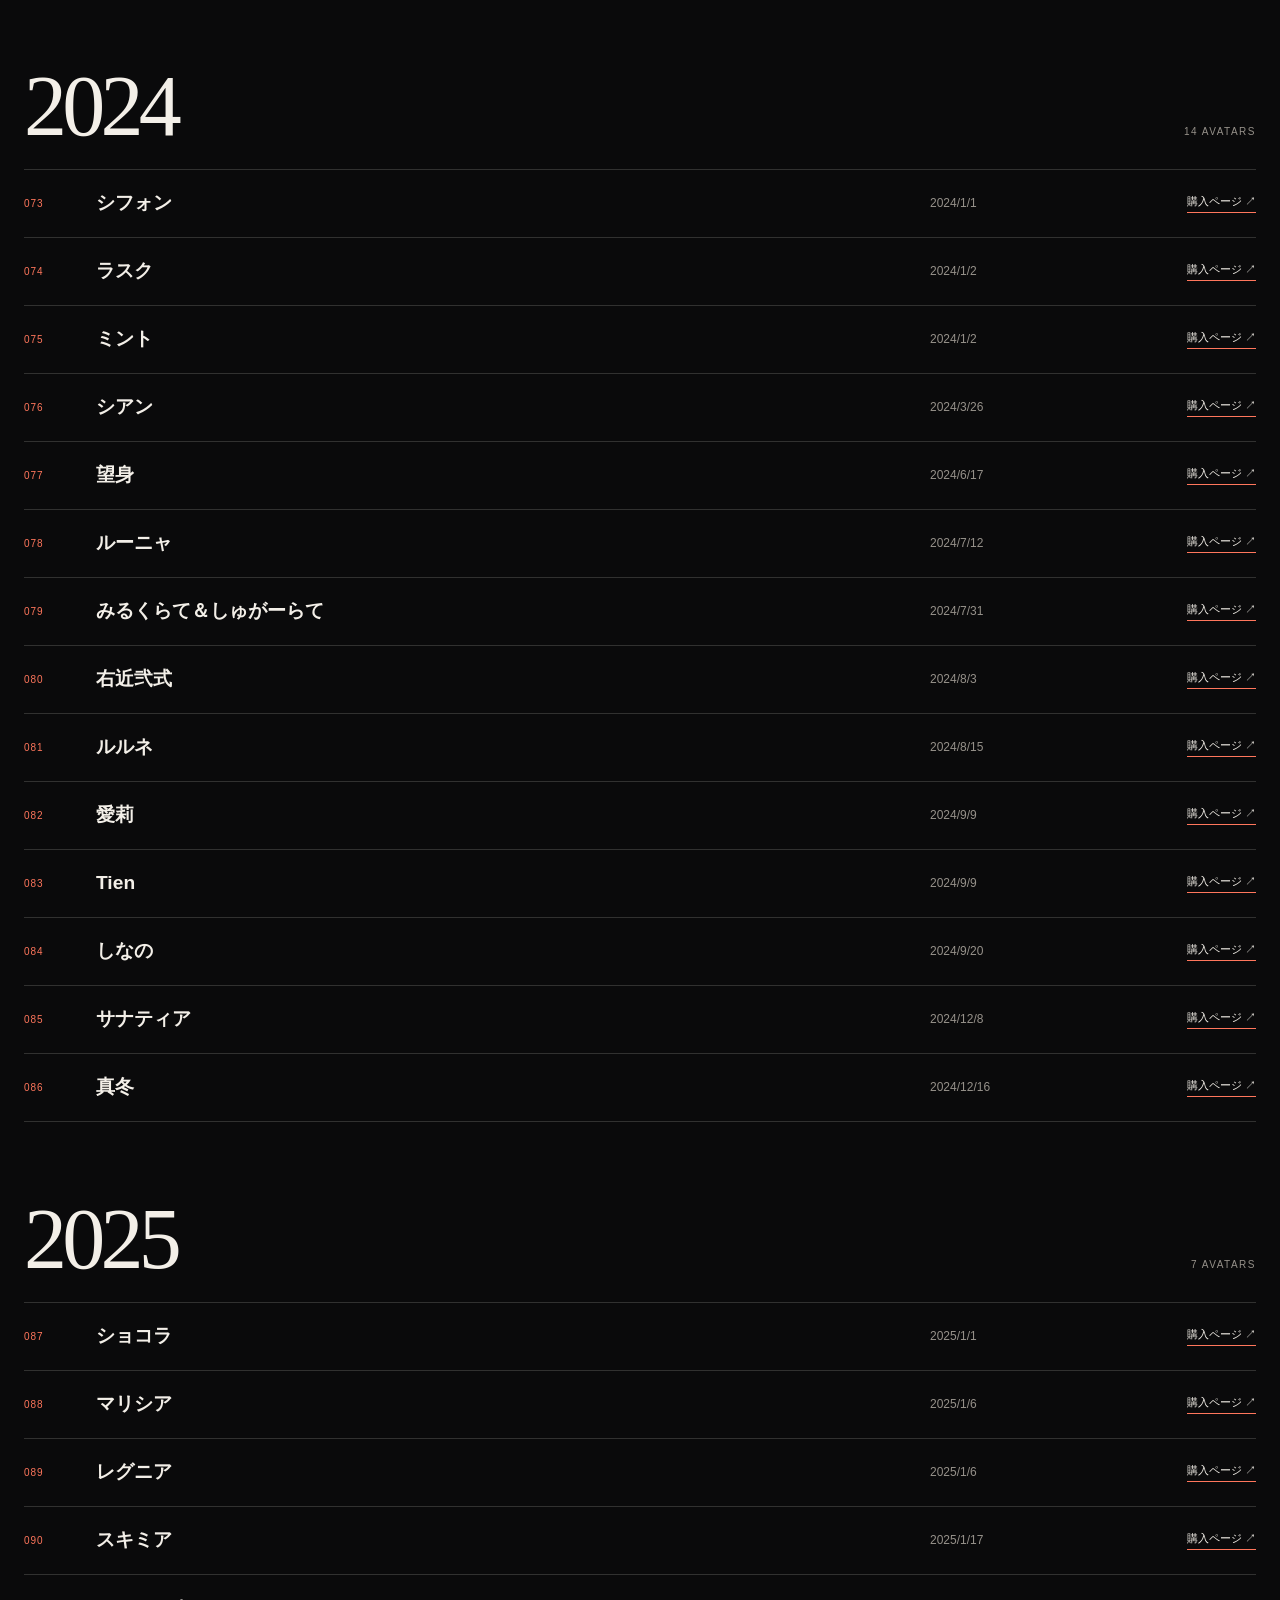
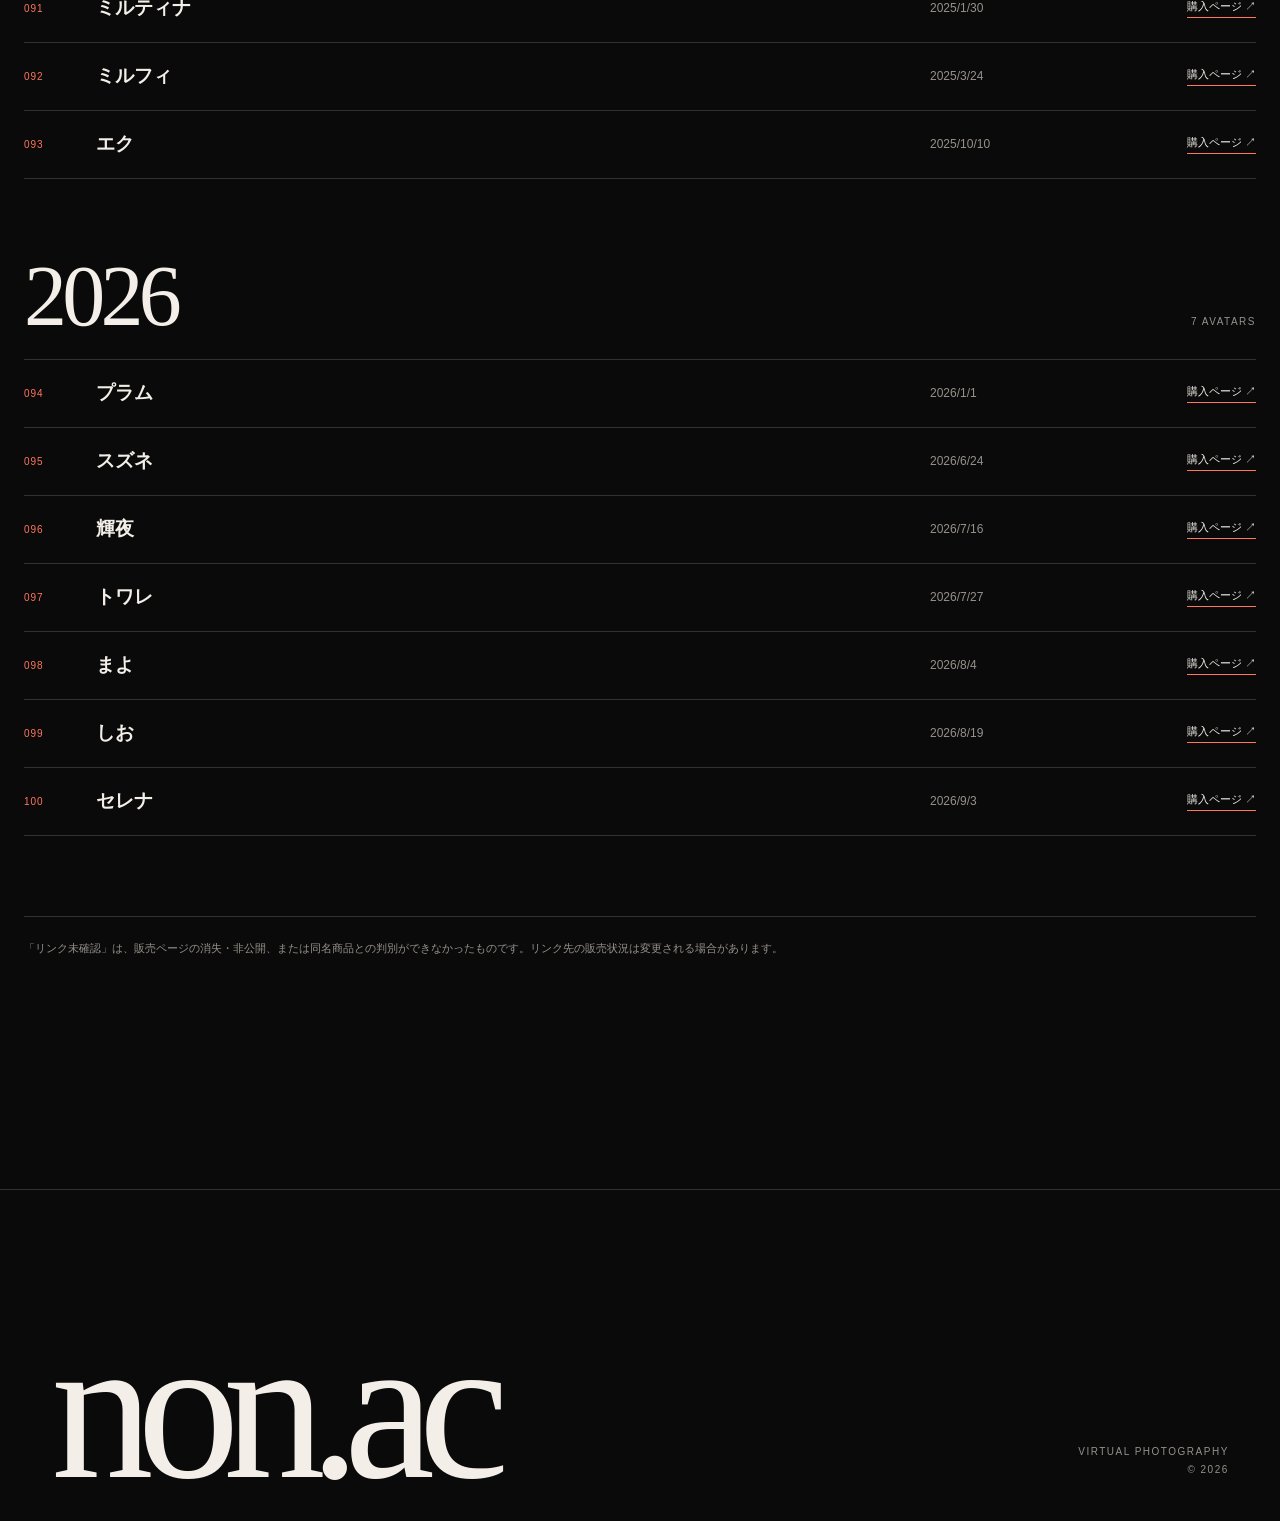
==== commit 446accbc: "Refresh cached avatar data after U link update" ====
--- a/avatars.html
+++ b/avatars.html
@@ -32,7 +32,7 @@
     </section>
   </main>
   <footer class="site-footer"><p class="footer-mark">non.ac</p><div class="footer-note">Virtual photography<br>© <span data-year></span></div></footer>
-  <script type="module" src="avatars.js"></script>
+  <script type="module" src="avatars.js?v=20260924-u"></script>
   <script src="app.js"></script>
 </body>
 </html>
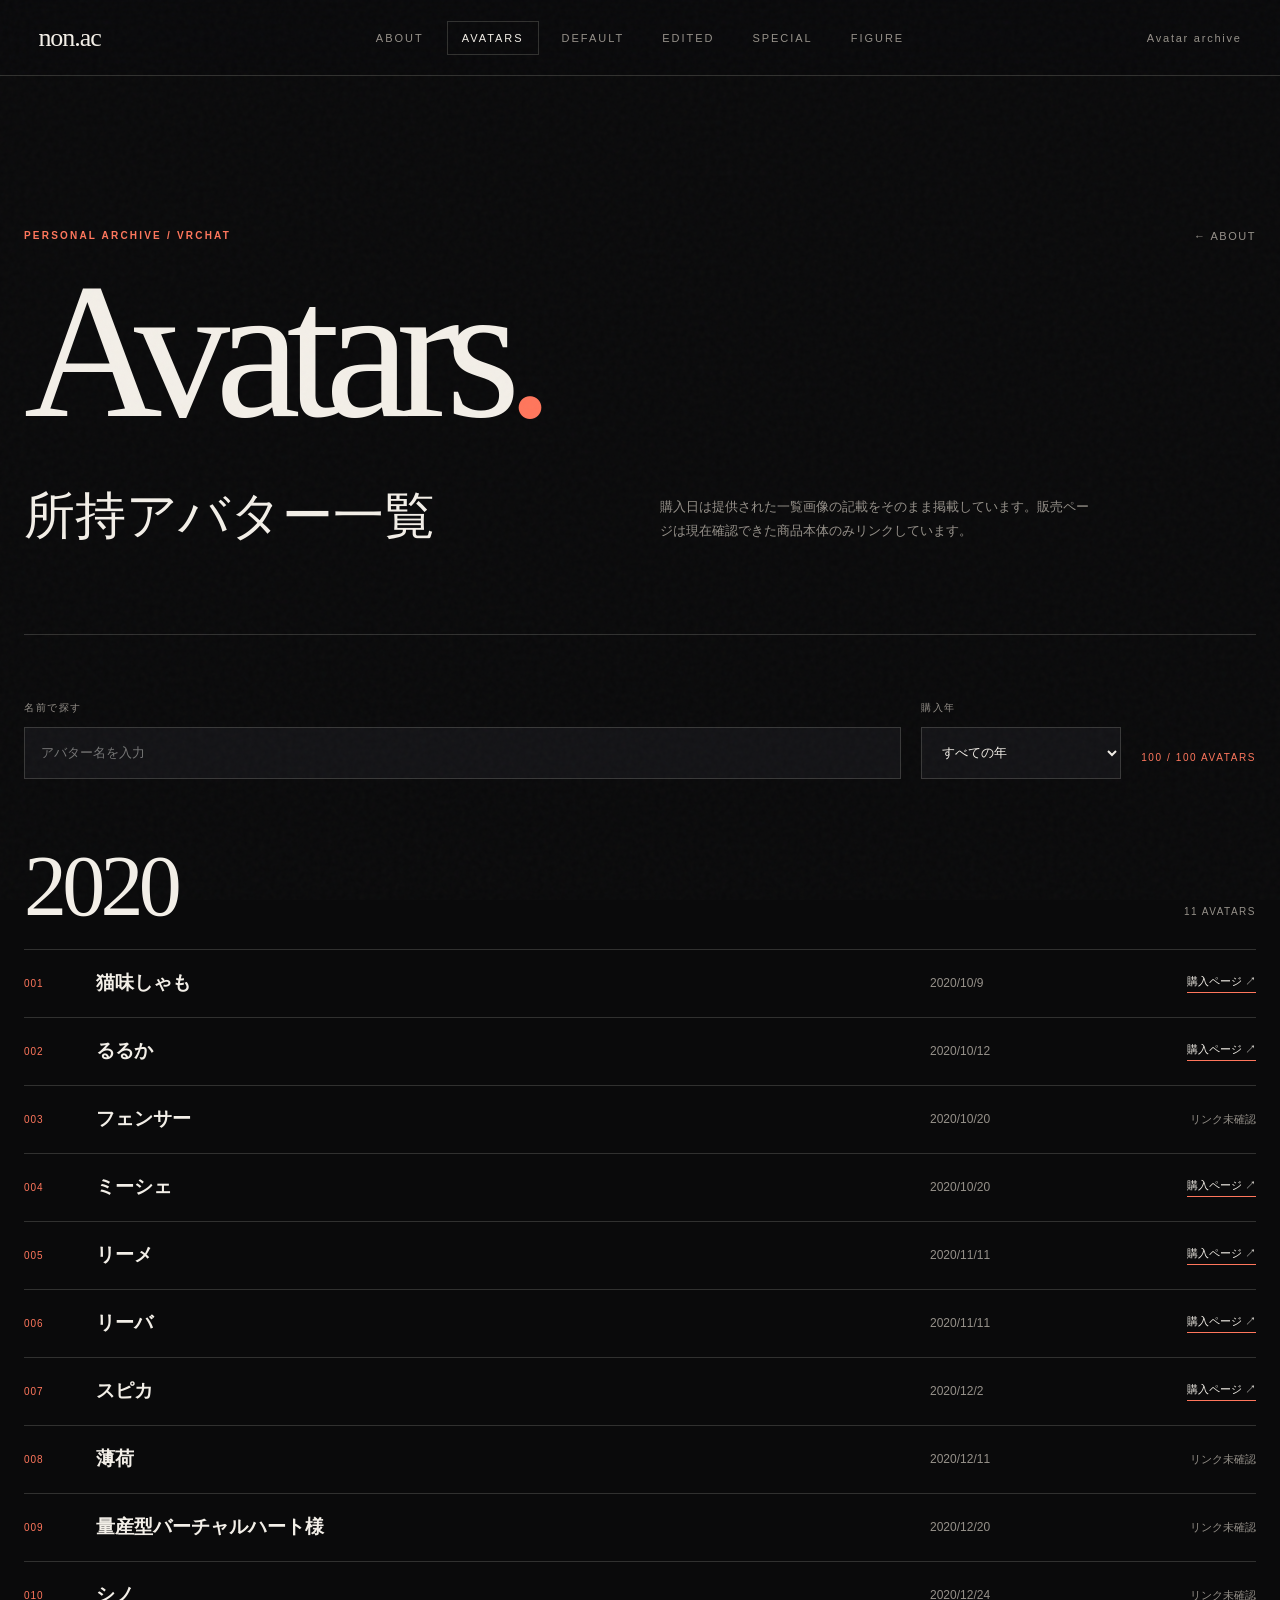
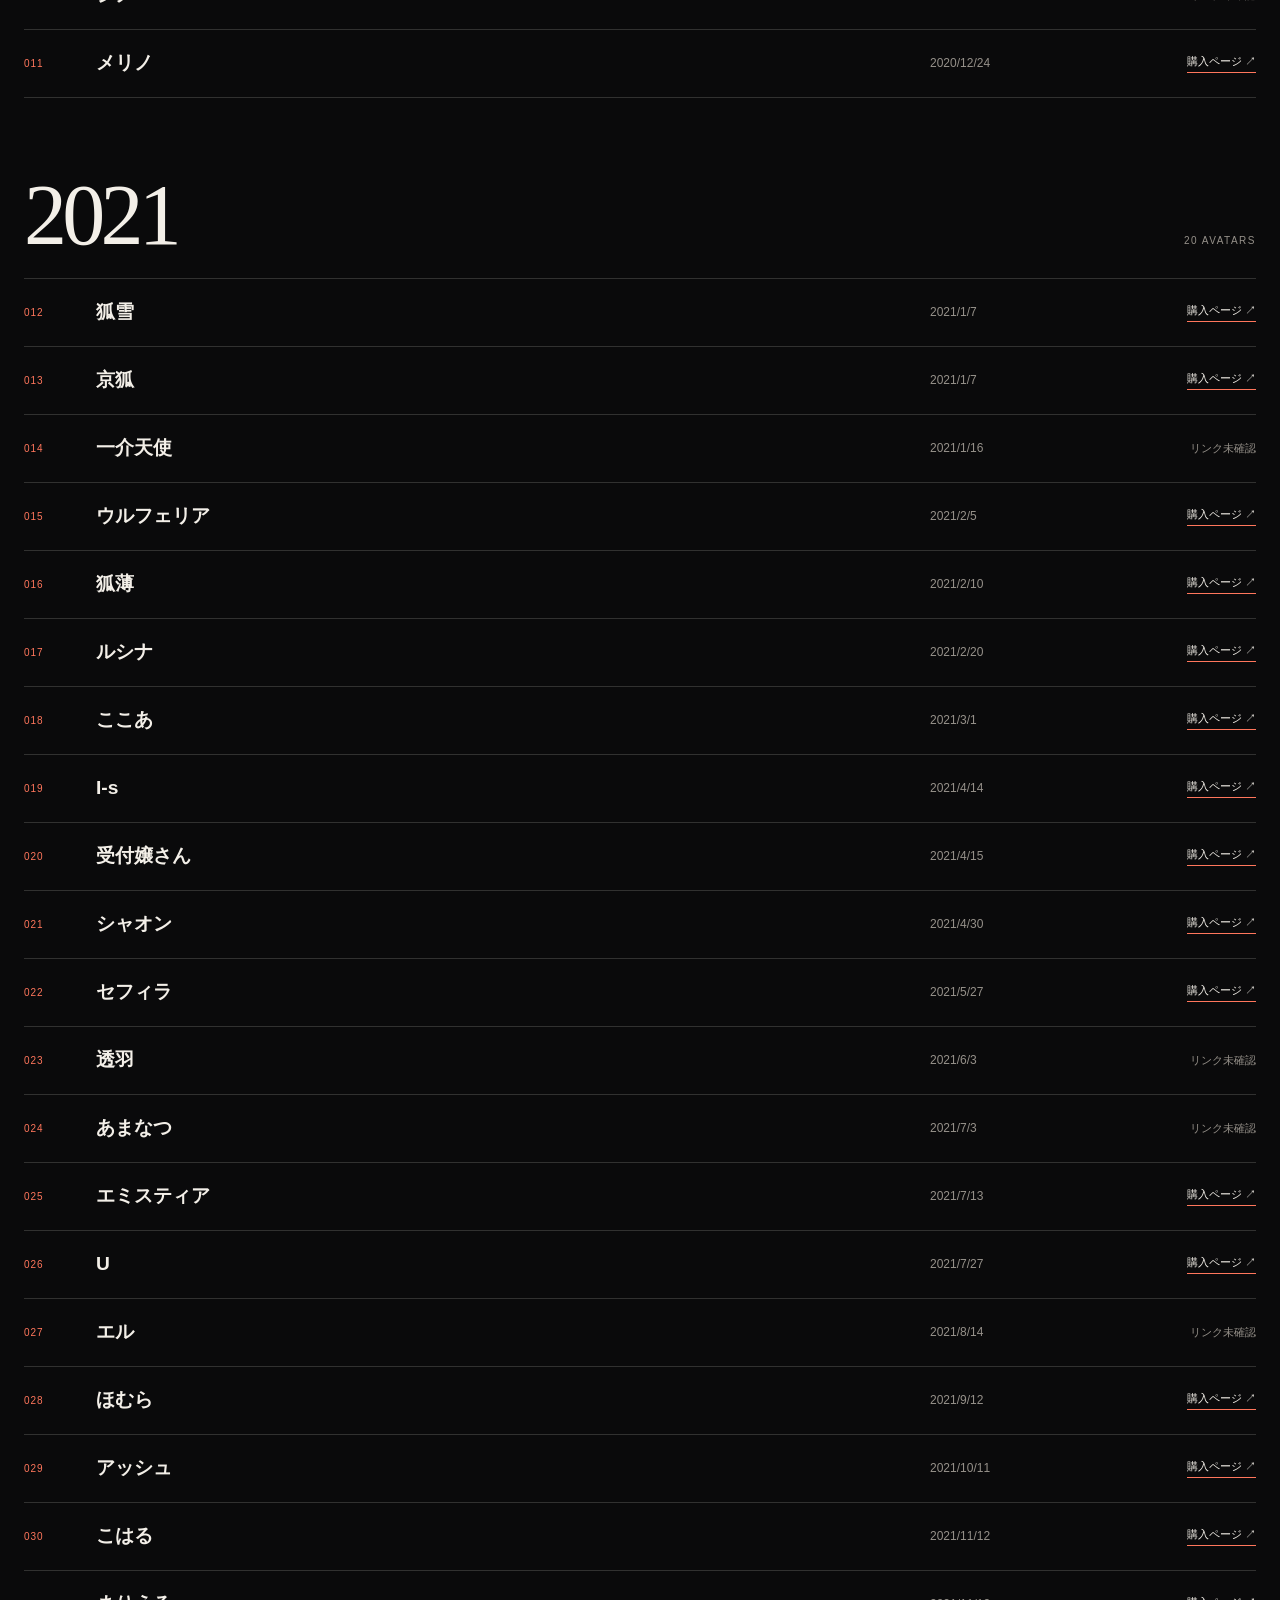
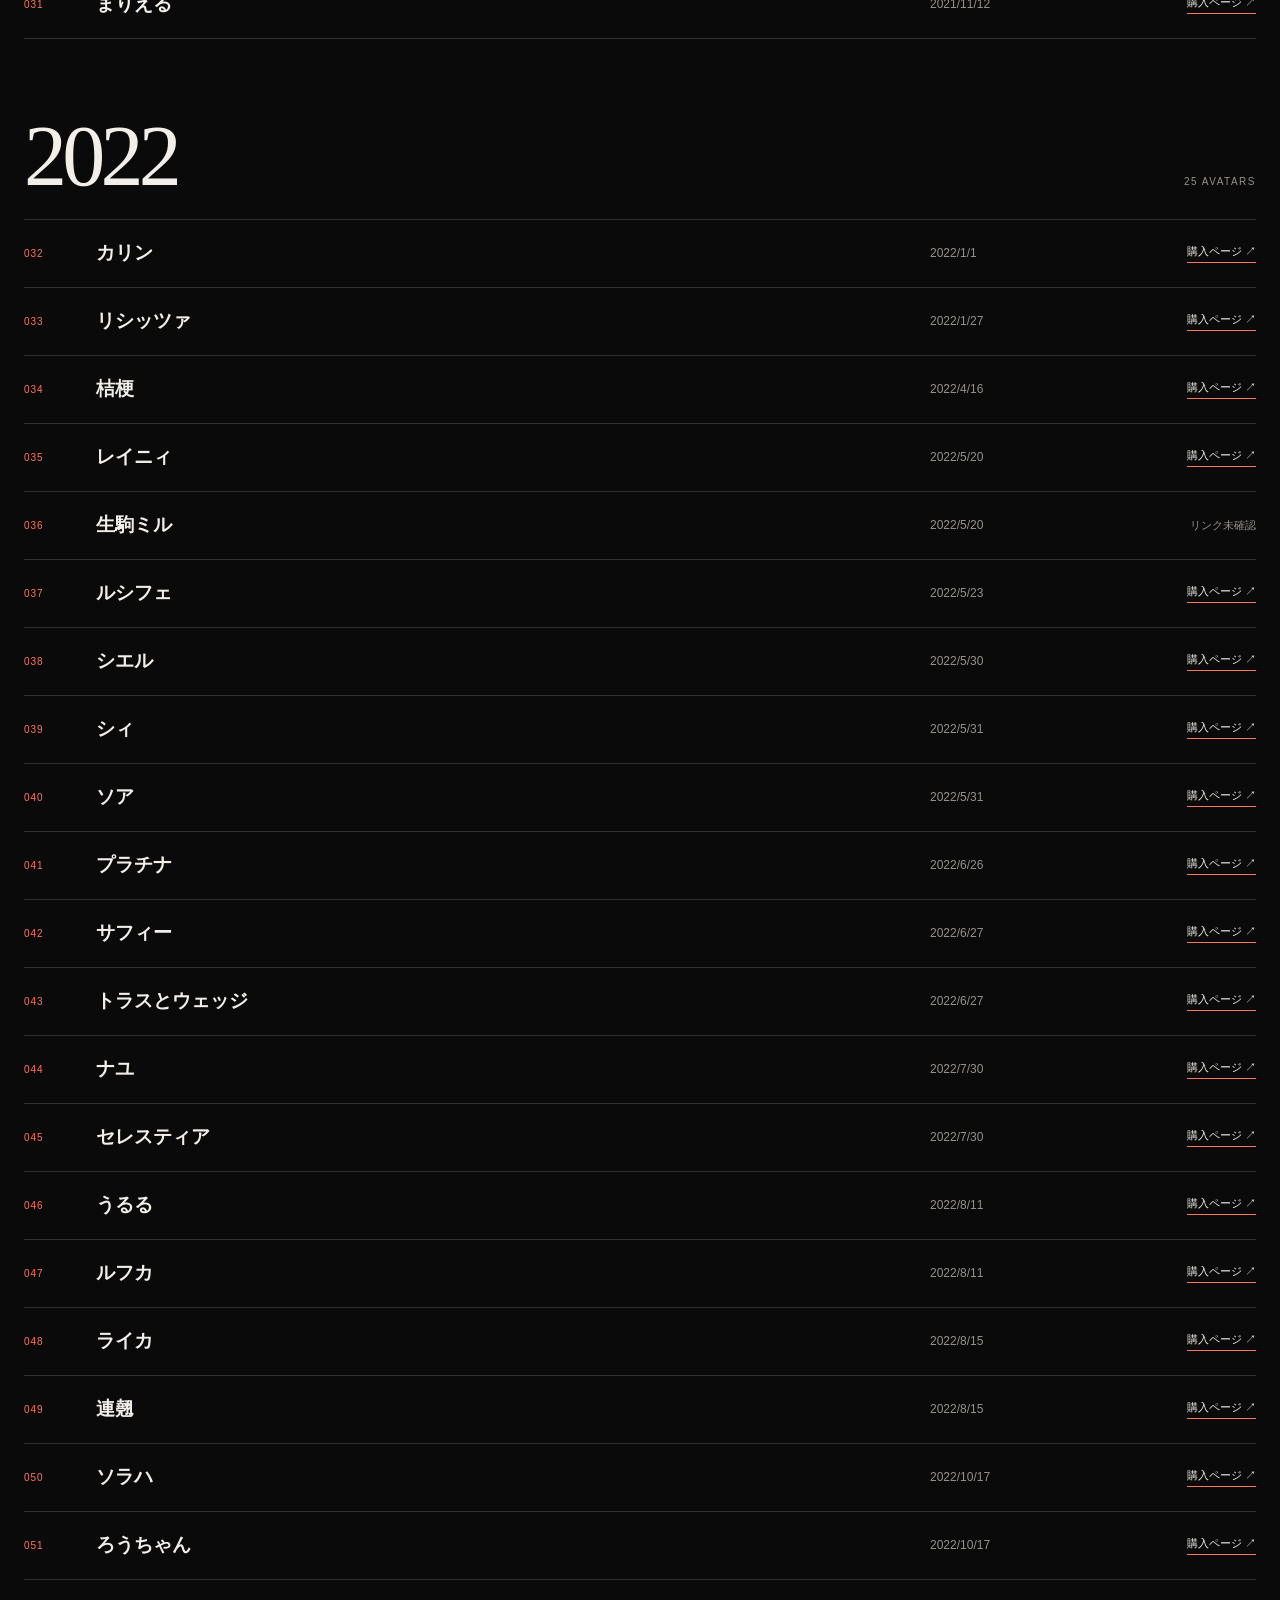
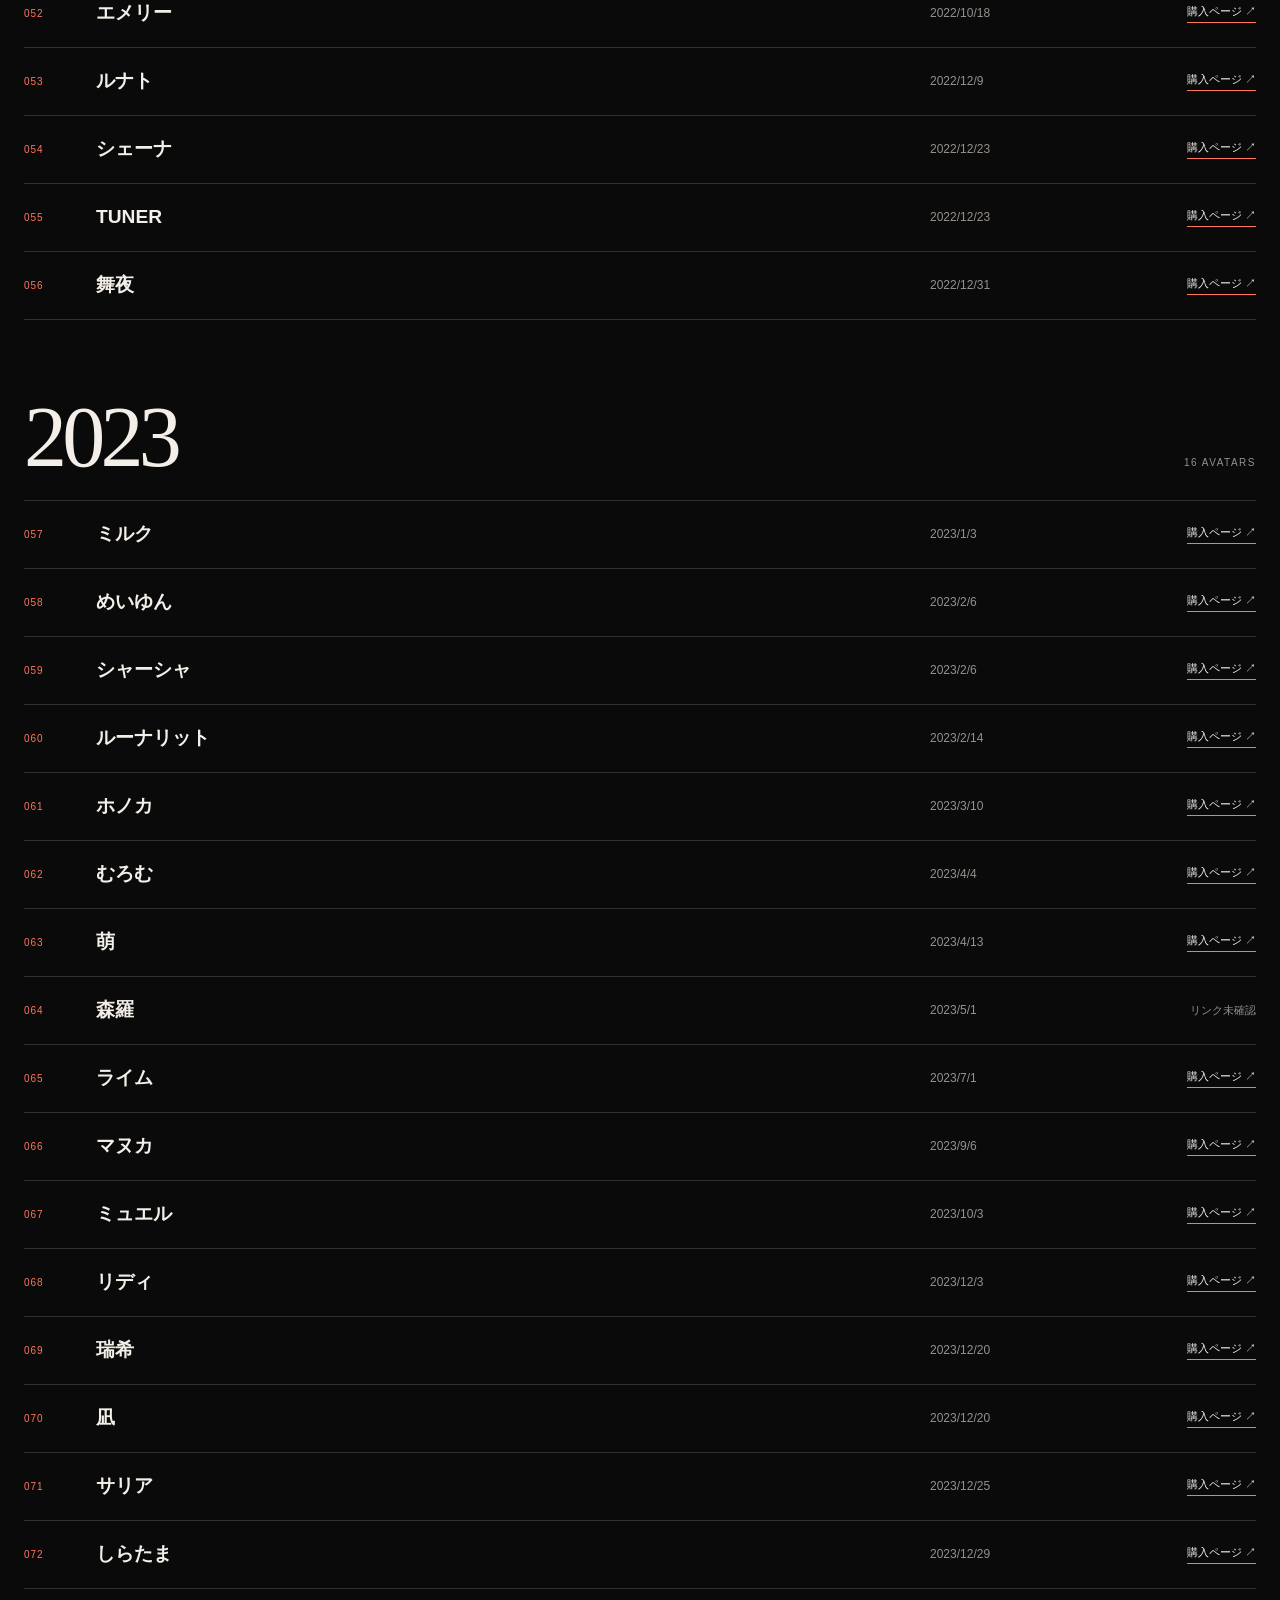
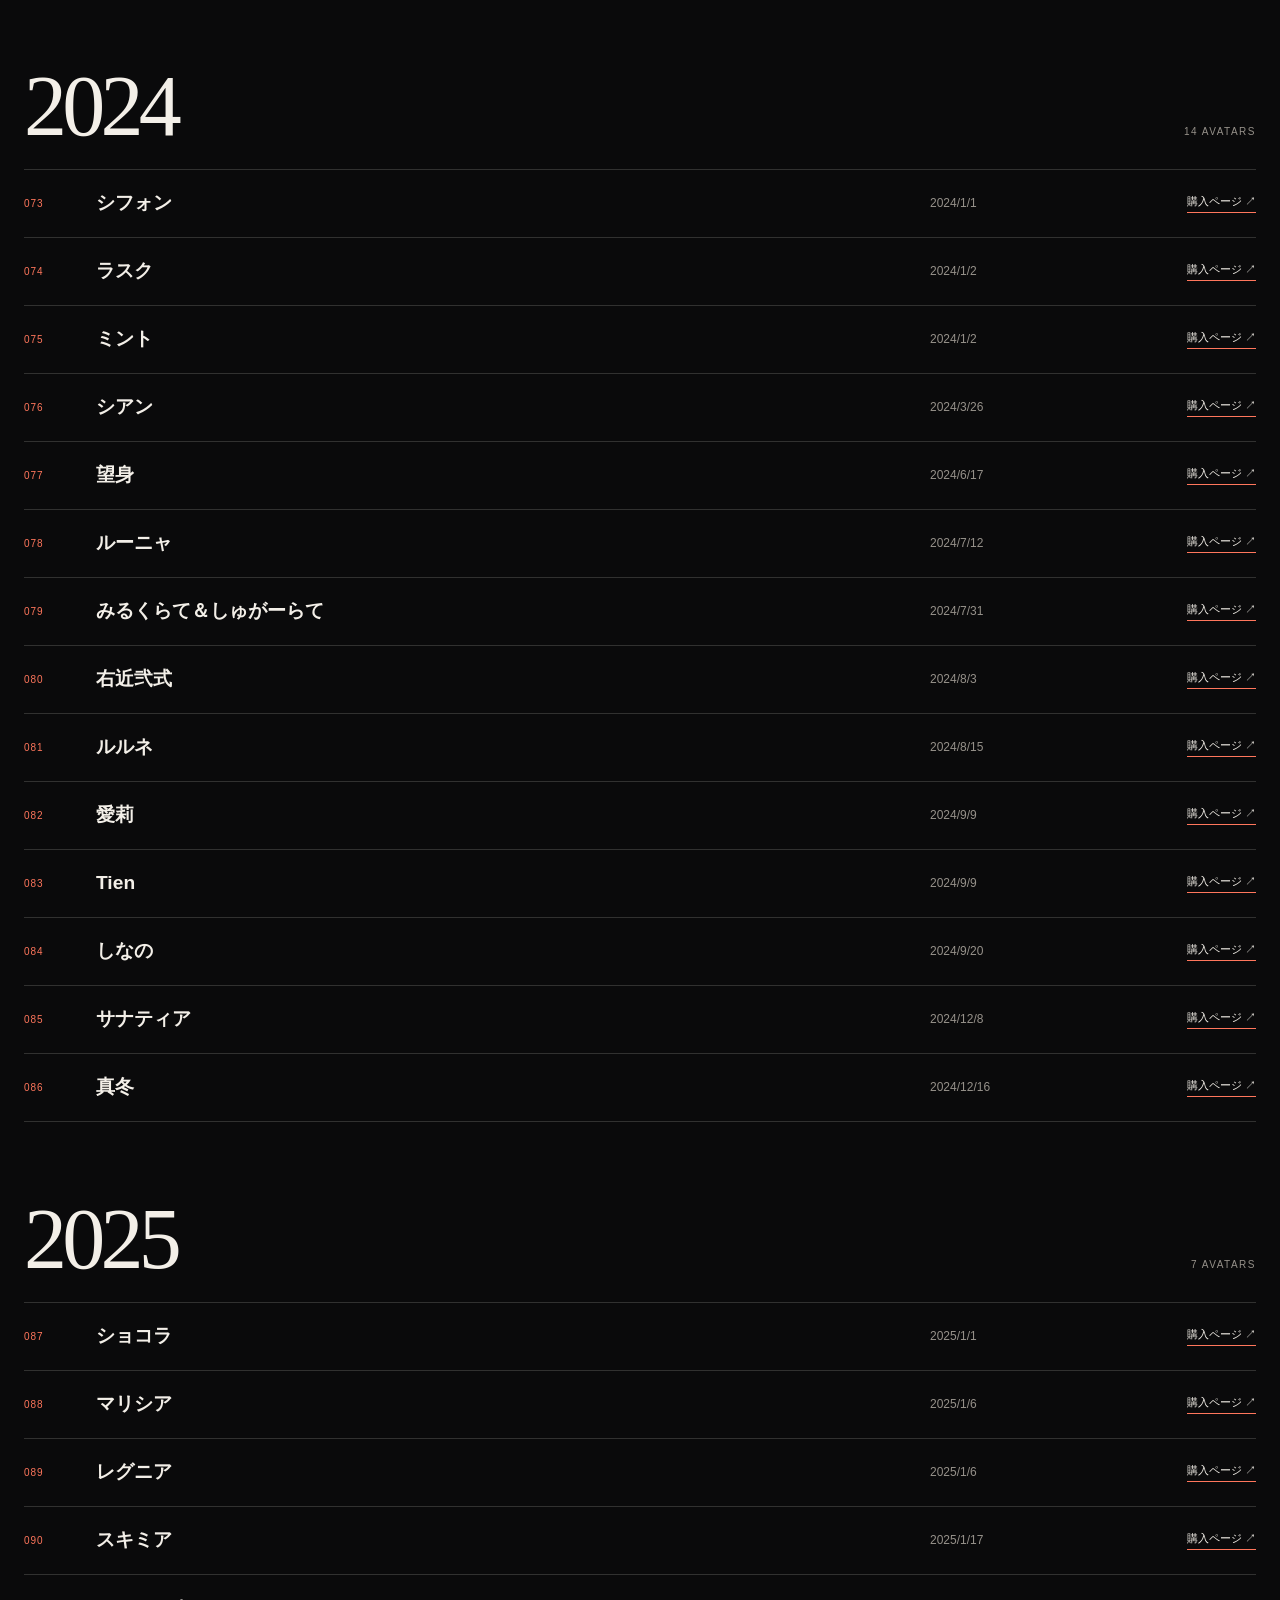
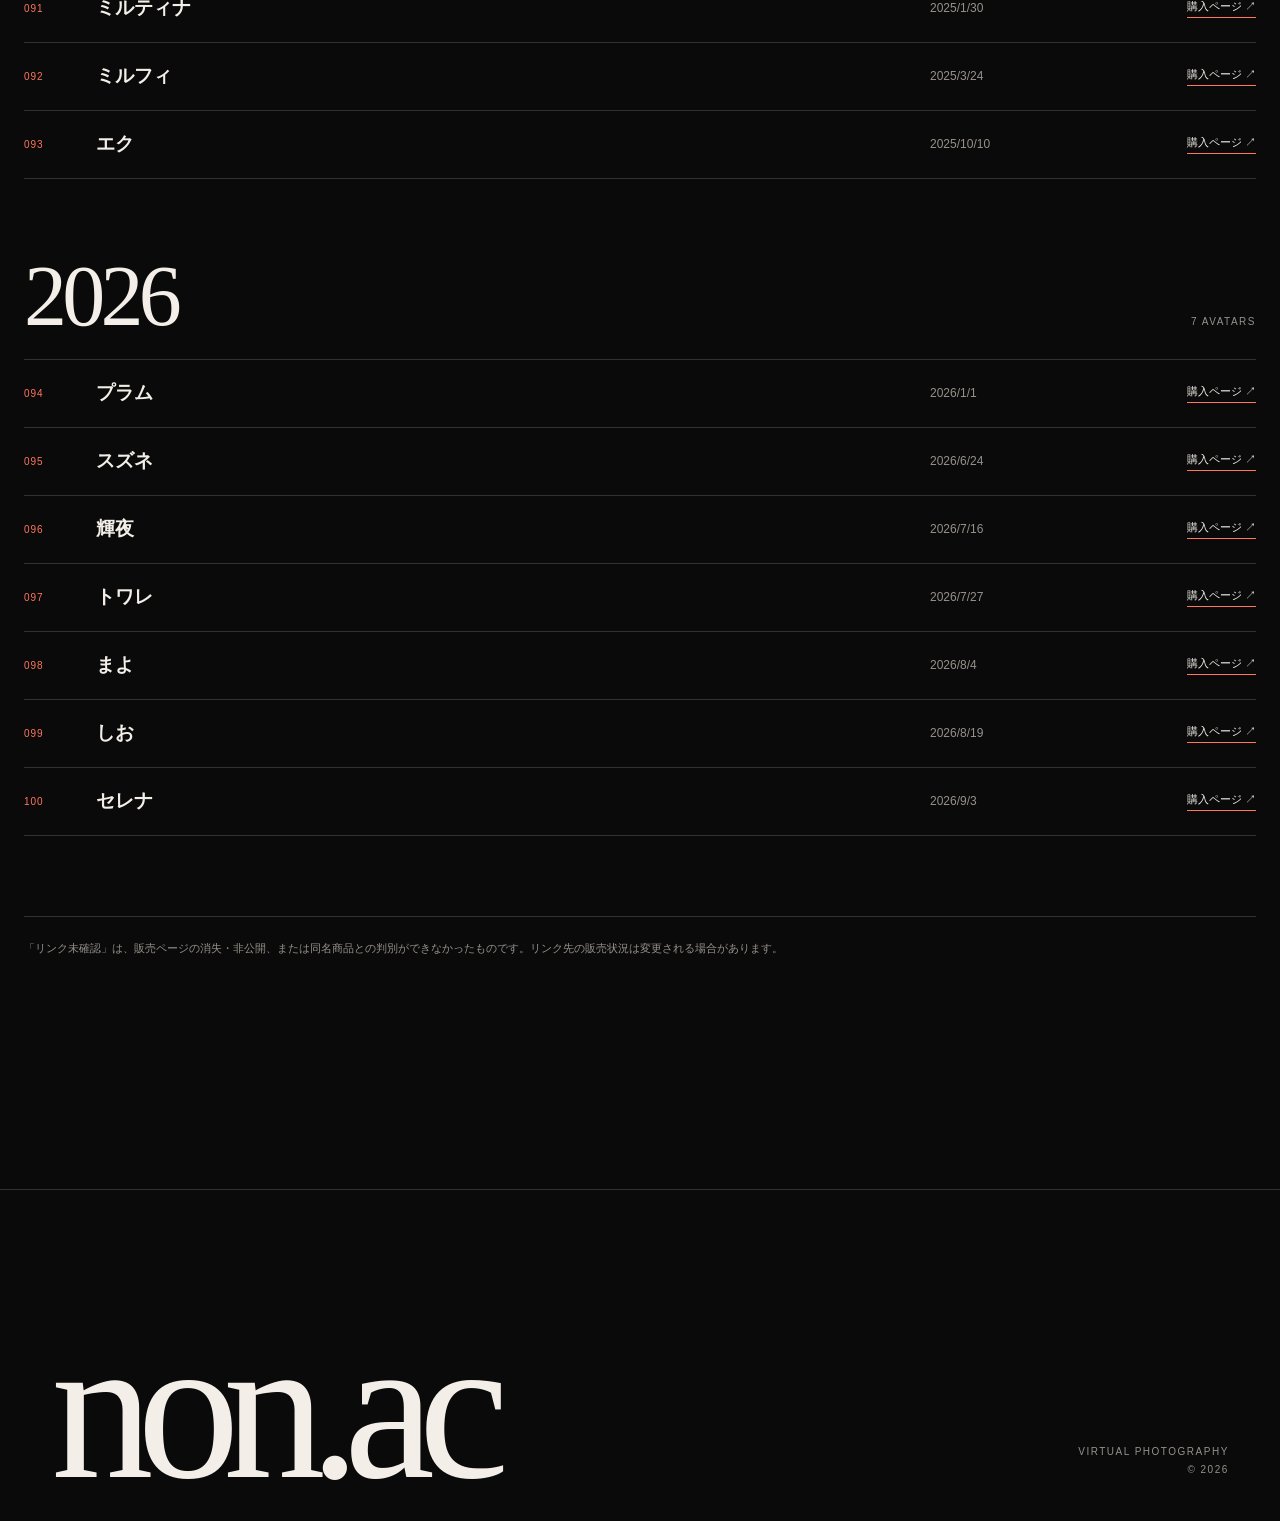
==== commit b1272b36: "Add Special and Figure photo collections" ====
--- a/avatars.html
+++ b/avatars.html
@@ -8,11 +8,12 @@
   <title>Avatars — non.ac</title>
   <link rel="stylesheet" href="styles.css">
   <link rel="stylesheet" href="avatars.css">
+  <link rel="stylesheet" href="site-additions.css">
 </head>
 <body>
   <header class="site-header">
     <a class="brand" href="index.html">non.ac</a>
-    <nav class="primary-nav" aria-label="Site navigation"><a href="index.html">About</a><a href="avatars.html" aria-current="page">Avatars</a><a href="default.html">Default</a><a href="edited.html">Edited</a></nav>
+    <nav class="primary-nav" aria-label="Site navigation"><a href="index.html">About</a><a href="avatars.html" aria-current="page">Avatars</a><a href="default.html">Default</a><a href="edited.html">Edited</a><a href="special.html">Special</a><a href="figure.html">Figure</a></nav>
     <span class="header-count">Avatar archive</span>
   </header>
   <main class="avatar-main">
--- a/site-additions.css
+++ b/site-additions.css
@@ -0,0 +1,29 @@
+@media(max-width:850px){.primary-nav{flex-wrap:wrap;justify-content:center}.primary-nav a{padding:8px 9px;font-size:10px}}
+@media(max-width:760px){.primary-nav{max-width:100%;gap:2px}.site-header{padding:8px 12px}}
+.special-gallery,.figure-gallery{width:min(var(--max),calc(100% - 48px));margin:0 auto}
+.special-entry,.figure-entry{padding:38px 0 100px;border-top:1px solid var(--line)}
+.special-entry-head,.figure-entry-head{display:flex;align-items:baseline;justify-content:space-between;gap:24px;margin-bottom:32px}
+.special-entry h2,.figure-entry h2{margin:0;font:400 clamp(34px,5vw,70px)/1.05 Georgia,serif;letter-spacing:-.045em}
+.entry-index{color:var(--accent);font-size:11px;letter-spacing:.18em}
+.special-entry-body{display:grid;grid-template-columns:minmax(0,1.4fr) minmax(290px,.6fr);gap:clamp(24px,4vw,68px);align-items:start}
+.special-photo{display:block;width:100%;border:0;padding:0;background:#111;cursor:zoom-in}
+.special-photo img{display:block;width:100%;height:auto;max-height:900px;object-fit:contain}
+.special-source{padding:20px;border:1px solid var(--line);background:var(--panel)}
+.special-source-label{display:block;margin-bottom:20px;color:var(--accent);font-size:10px;letter-spacing:.2em;text-transform:uppercase}
+.special-source blockquote{margin:0!important;max-width:100%!important}
+.special-source-link{display:inline-block;margin-top:24px;color:var(--ink);font-size:12px;text-decoration:underline;text-decoration-color:var(--accent);text-underline-offset:5px}
+.entry-tags{display:flex;flex-wrap:wrap;gap:10px;margin-top:20px;color:var(--muted);font-size:10px}
+.figure-cover{position:relative;display:grid;grid-template-columns:2fr 1fr;grid-template-rows:repeat(2,minmax(0,1fr));gap:8px;width:100%;height:min(64vw,720px);border:0;padding:0;background:var(--panel);cursor:zoom-in}
+.figure-cover img{display:block;width:100%;height:100%;min-height:0;object-fit:cover}
+.figure-cover img:first-child{grid-row:1/3}
+.figure-cover img:only-of-type{grid-column:1/-1}
+.figure-cover img:nth-of-type(2):last-of-type{grid-row:1/3}
+.figure-cover span{position:absolute;right:18px;bottom:18px;padding:9px 12px;background:rgba(0,0,0,.75);font-size:11px;letter-spacing:.1em}
+#figure-viewer{width:100vw;height:100vh;max-width:none;max-height:none;border:0;padding:0;background:rgba(7,7,8,.97);color:var(--ink)}
+.figure-viewer-body{display:grid;grid-template-columns:64px minmax(0,1fr) 64px;align-items:center;gap:12px;height:calc(100% - 72px);padding:72px 16px 10px}
+.figure-viewer-body img{display:block;max-width:min(100%,86vw,1440px);max-height:78vh;margin:auto;object-fit:contain}
+.figure-step{border:0;background:transparent;color:var(--ink);font-size:44px;cursor:pointer}
+.figure-step:disabled{opacity:.2;cursor:default}
+.figure-viewer-caption{margin:0;color:var(--muted);font-size:12px;letter-spacing:.1em;text-align:center}
+@media(max-width:850px){.special-entry-body{grid-template-columns:1fr}.figure-cover{height:min(90vw,620px)}}
+@media(max-width:760px){.special-gallery,.figure-gallery{width:calc(100% - 32px)}.special-entry,.figure-entry{padding-bottom:72px}.special-entry-head,.figure-entry-head{align-items:start;flex-direction:column}.figure-cover{height:70vw}.figure-viewer-body{grid-template-columns:38px minmax(0,1fr) 38px;gap:2px;padding:66px 8px 0}.figure-step{font-size:34px}}
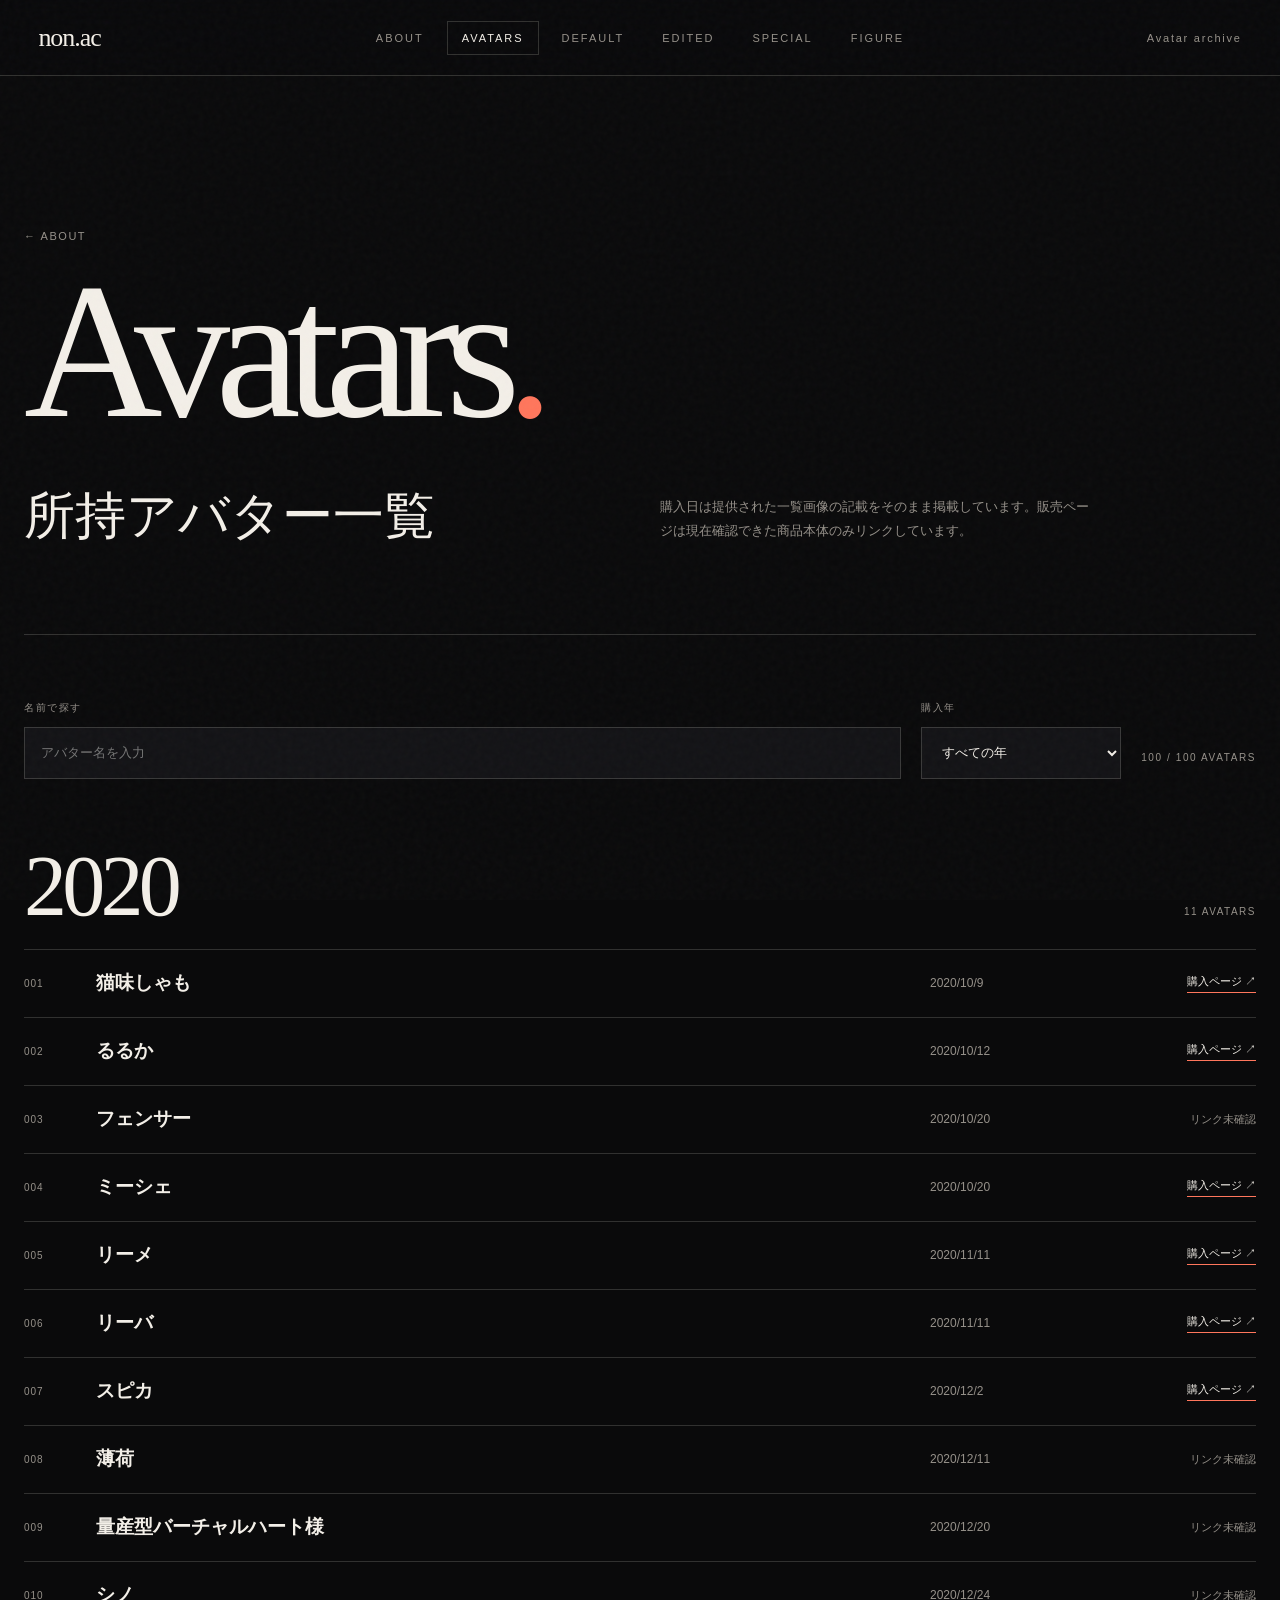
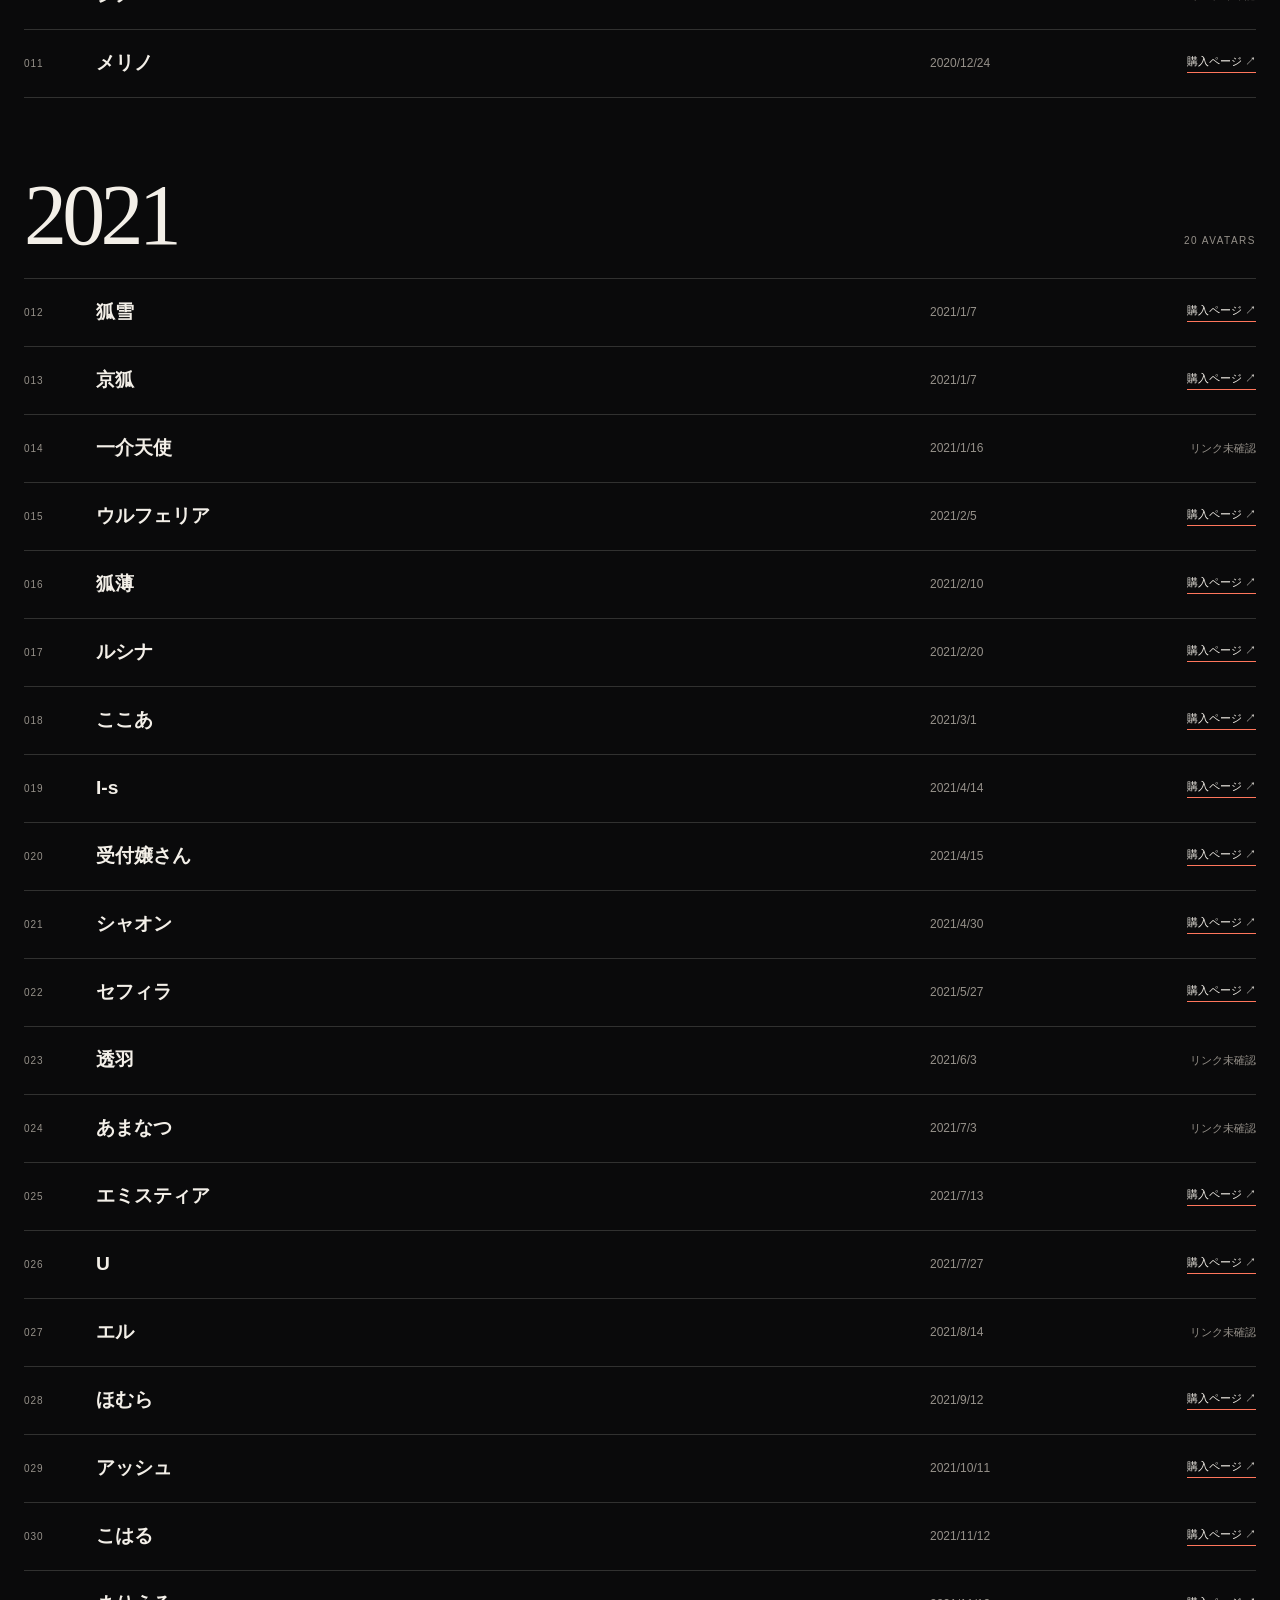
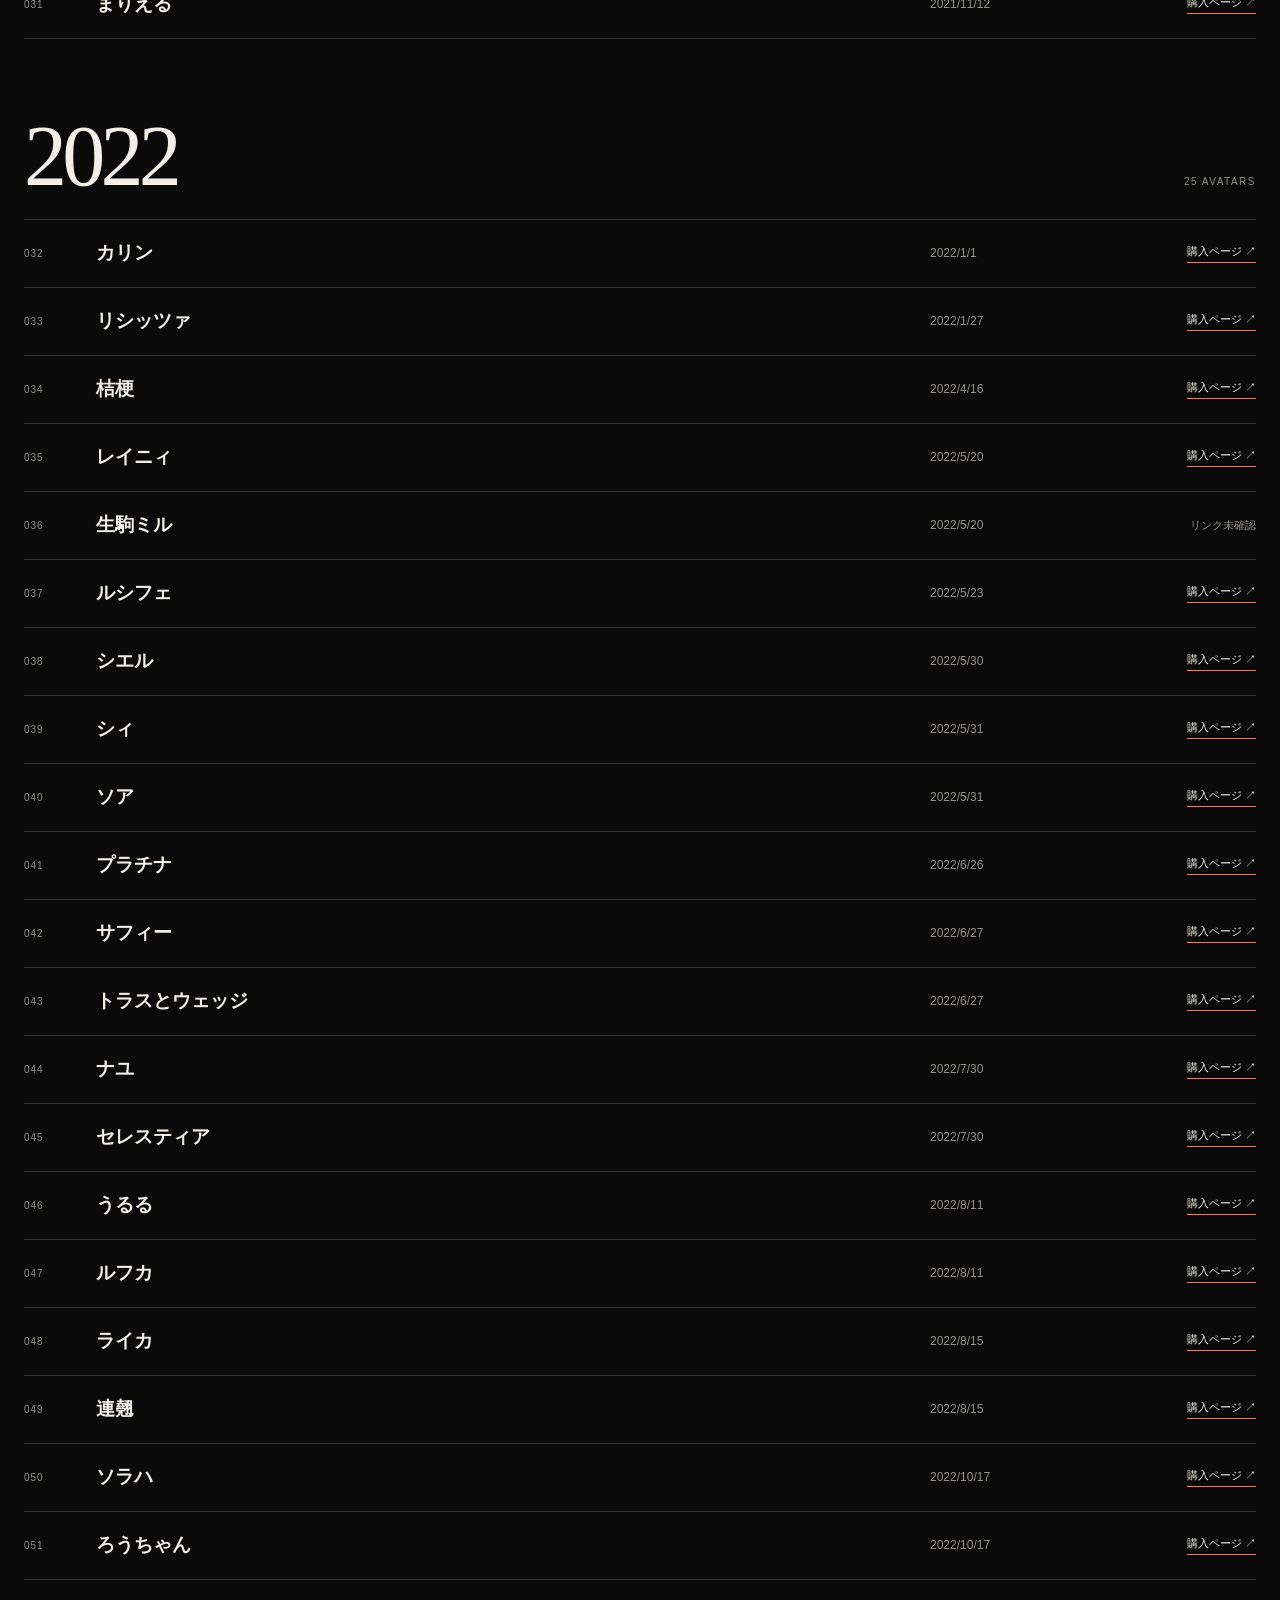
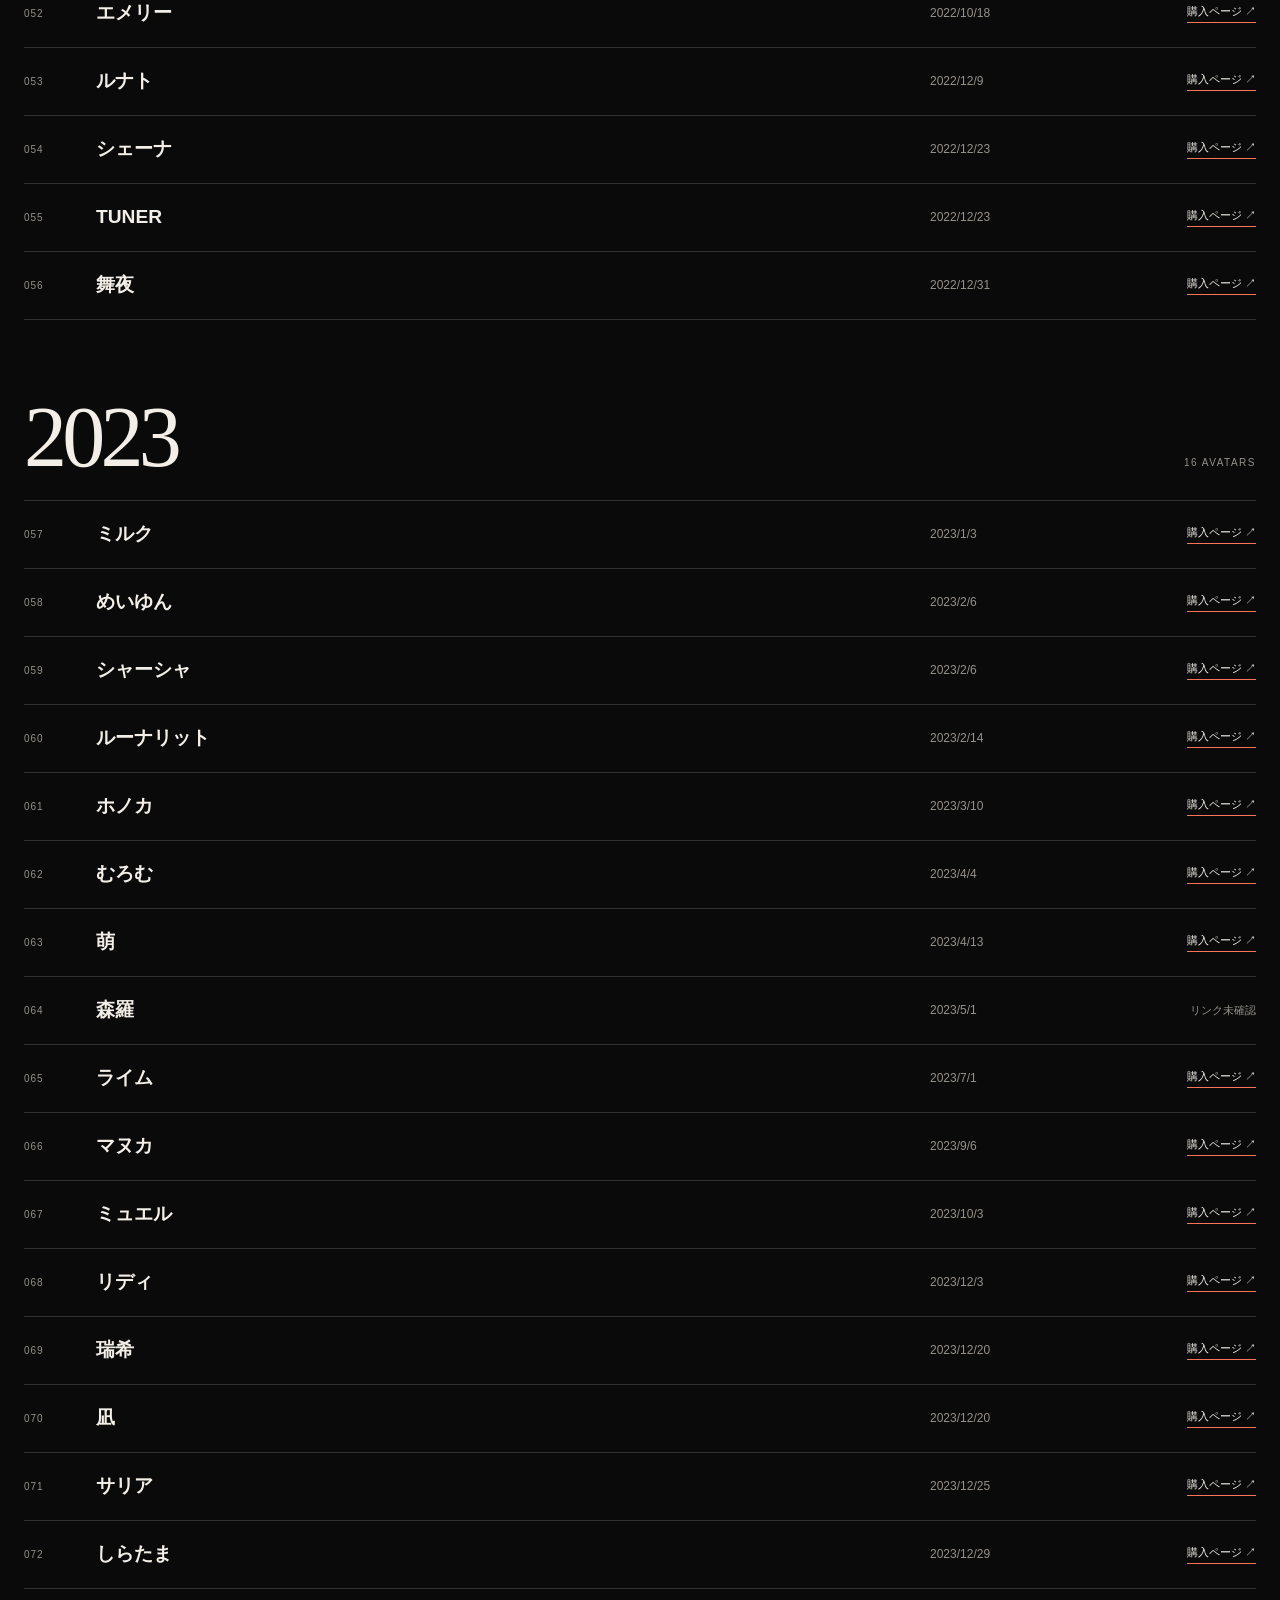
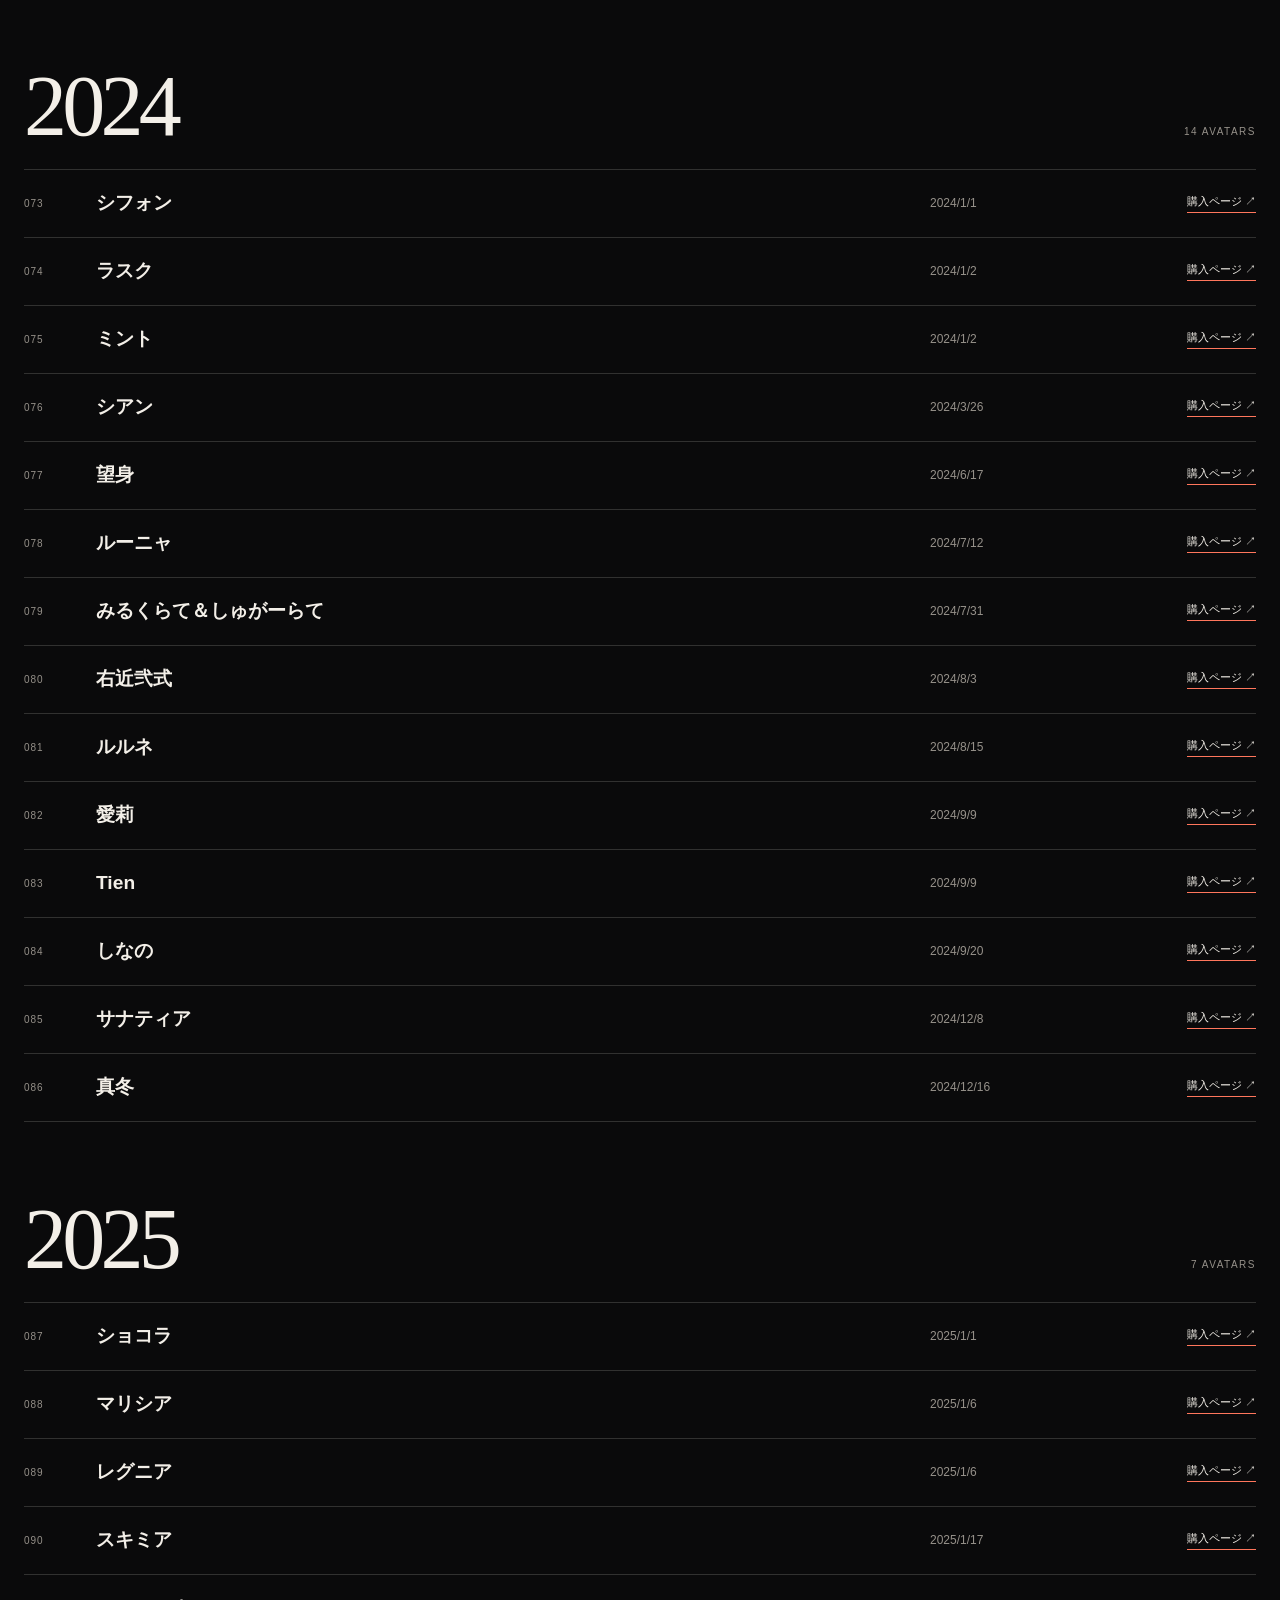
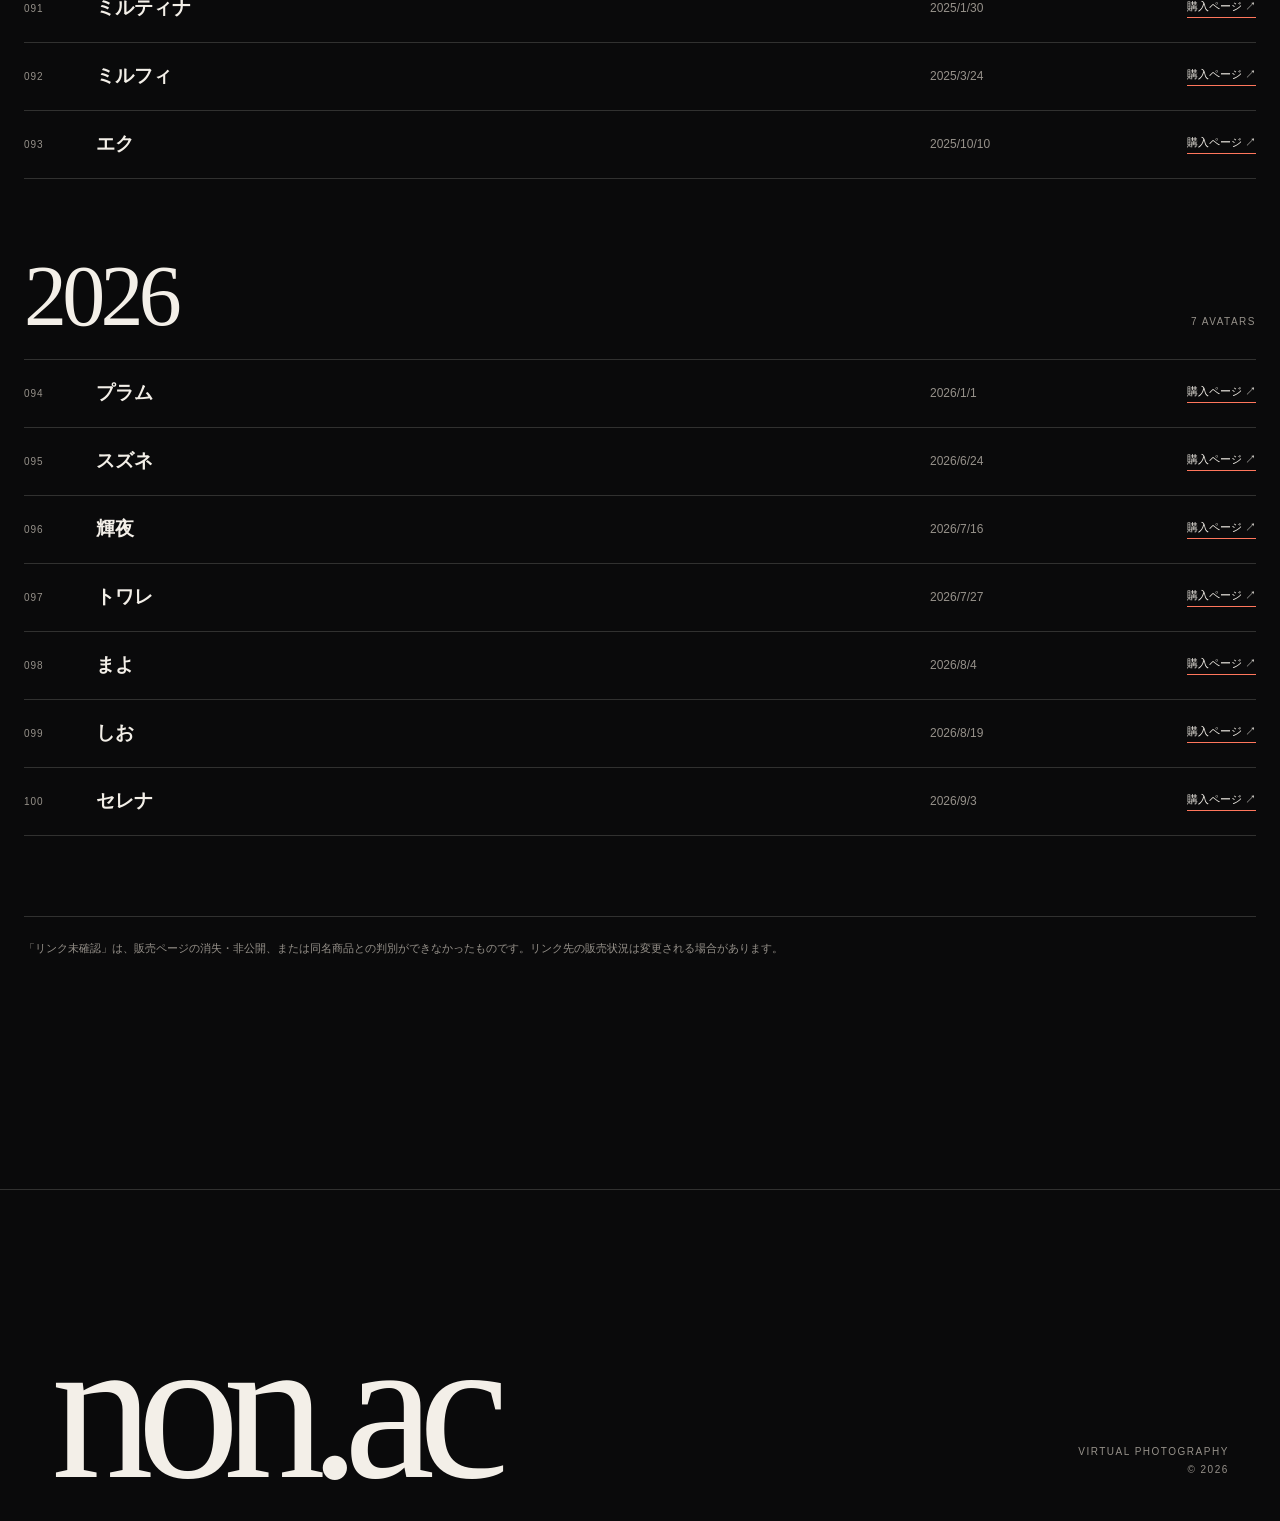
==== commit ef29e135: "Simplify profile layout and show line breaks" ====
--- a/avatars.html
+++ b/avatars.html
@@ -7,7 +7,7 @@
   <meta name="description" content="non.ac — 所持アバター一覧と購入日。">
   <title>Avatars — non.ac</title>
   <link rel="stylesheet" href="styles.css">
-  <link rel="stylesheet" href="avatars.css">
+  <link rel="stylesheet" href="avatars.css?v=20260924-clean-labels">
   <link rel="stylesheet" href="site-additions.css">
 </head>
 <body>
@@ -18,7 +18,7 @@
   </header>
   <main class="avatar-main">
     <section class="avatar-hero">
-      <div class="avatar-hero-top"><span class="eyebrow">Personal archive / VRChat</span><a href="index.html" class="avatar-back">← About</a></div>
+      <div class="avatar-hero-top"><a href="index.html" class="avatar-back">← About</a></div>
       <h1>Avatars<span>.</span></h1>
       <div class="avatar-intro"><p>所持アバター一覧</p><p>購入日は提供された一覧画像の記載をそのまま掲載しています。販売ページは現在確認できた商品本体のみリンクしています。</p></div>
     </section>
--- a/avatars.css
+++ b/avatars.css
@@ -13,14 +13,14 @@
 .avatar-controls label{display:grid;gap:12px;color:var(--muted);font-size:10px;letter-spacing:.15em;text-transform:uppercase}
 .avatar-controls input,.avatar-controls select{width:100%;height:52px;border:1px solid var(--line);border-radius:0;padding:0 16px;background:#131316;color:var(--ink);font:13px Inter,"Noto Sans JP",sans-serif}
 .avatar-controls input:focus-visible,.avatar-controls select:focus-visible{outline:2px solid var(--accent);outline-offset:2px}
-#avatar-count{padding-bottom:16px;color:var(--accent);font-size:10px;letter-spacing:.16em;white-space:nowrap;text-transform:uppercase}
+#avatar-count{padding-bottom:16px;color:var(--muted);font-size:10px;letter-spacing:.16em;white-space:nowrap;text-transform:uppercase}
 .avatar-year-group{margin:0 0 74px}
 .avatar-year-head{display:flex;align-items:baseline;justify-content:space-between;gap:20px;margin-bottom:20px}
 .avatar-year-head h2{margin:0;font:400 clamp(48px,7vw,86px)/1 Georgia,serif;letter-spacing:-.055em}
 .avatar-year-head span{color:var(--muted);font-size:10px;letter-spacing:.15em;text-transform:uppercase}
 .avatar-rows{border-top:1px solid var(--line)}
 .avatar-row{display:grid;grid-template-columns:56px minmax(0,1fr) 140px 170px;gap:16px;align-items:center;min-height:68px;border-bottom:1px solid var(--line)}
-.avatar-index{color:var(--accent);font-size:10px;letter-spacing:.1em}
+.avatar-index{color:var(--muted);font-size:10px;letter-spacing:.1em}
 .avatar-name{min-width:0;overflow-wrap:anywhere;font-size:clamp(15px,1.5vw,20px)}
 .avatar-date{color:var(--muted);font-size:12px;white-space:nowrap}
 .avatar-product{justify-self:end;color:var(--muted);font-size:11px;text-decoration:none;white-space:nowrap}
--- a/site-additions.css
+++ b/site-additions.css
@@ -6,8 +6,11 @@
 .special-entry h2,.figure-entry h2{margin:0;font:400 clamp(34px,5vw,70px)/1.05 Georgia,serif;letter-spacing:-.045em}
 .entry-index{color:var(--accent);font-size:11px;letter-spacing:.18em}
 .special-entry-body{display:grid;grid-template-columns:minmax(0,1.4fr) minmax(290px,.6fr);gap:clamp(24px,4vw,68px);align-items:start}
+.special-photo-grid{display:grid;grid-template-columns:repeat(2,minmax(0,1fr));gap:8px}
+.special-photo-grid[data-count="1"]{grid-template-columns:1fr}
 .special-photo{display:block;width:100%;border:0;padding:0;background:#111;cursor:zoom-in}
-.special-photo img{display:block;width:100%;height:auto;max-height:900px;object-fit:contain}
+.special-photo img{display:block;width:100%;aspect-ratio:4/3;height:auto;object-fit:cover}
+.special-photo-grid[data-count="1"] .special-photo img{max-height:900px;aspect-ratio:auto;object-fit:contain}
 .special-source{padding:20px;border:1px solid var(--line);background:var(--panel)}
 .special-source-label{display:block;margin-bottom:20px;color:var(--accent);font-size:10px;letter-spacing:.2em;text-transform:uppercase}
 .special-source blockquote{margin:0!important;max-width:100%!important}
@@ -19,7 +22,7 @@
 .figure-cover img:only-of-type{grid-column:1/-1}
 .figure-cover img:nth-of-type(2):last-of-type{grid-row:1/3}
 .figure-cover span{position:absolute;right:18px;bottom:18px;padding:9px 12px;background:rgba(0,0,0,.75);font-size:11px;letter-spacing:.1em}
-#figure-viewer{width:100vw;height:100vh;max-width:none;max-height:none;border:0;padding:0;background:rgba(7,7,8,.97);color:var(--ink)}
+#figure-viewer,#special-viewer{width:100vw;height:100vh;max-width:none;max-height:none;border:0;padding:0;background:rgba(7,7,8,.97);color:var(--ink)}
 .figure-viewer-body{display:grid;grid-template-columns:64px minmax(0,1fr) 64px;align-items:center;gap:12px;height:calc(100% - 72px);padding:72px 16px 10px}
 .figure-viewer-body img{display:block;max-width:min(100%,86vw,1440px);max-height:78vh;margin:auto;object-fit:contain}
 .figure-step{border:0;background:transparent;color:var(--ink);font-size:44px;cursor:pointer}
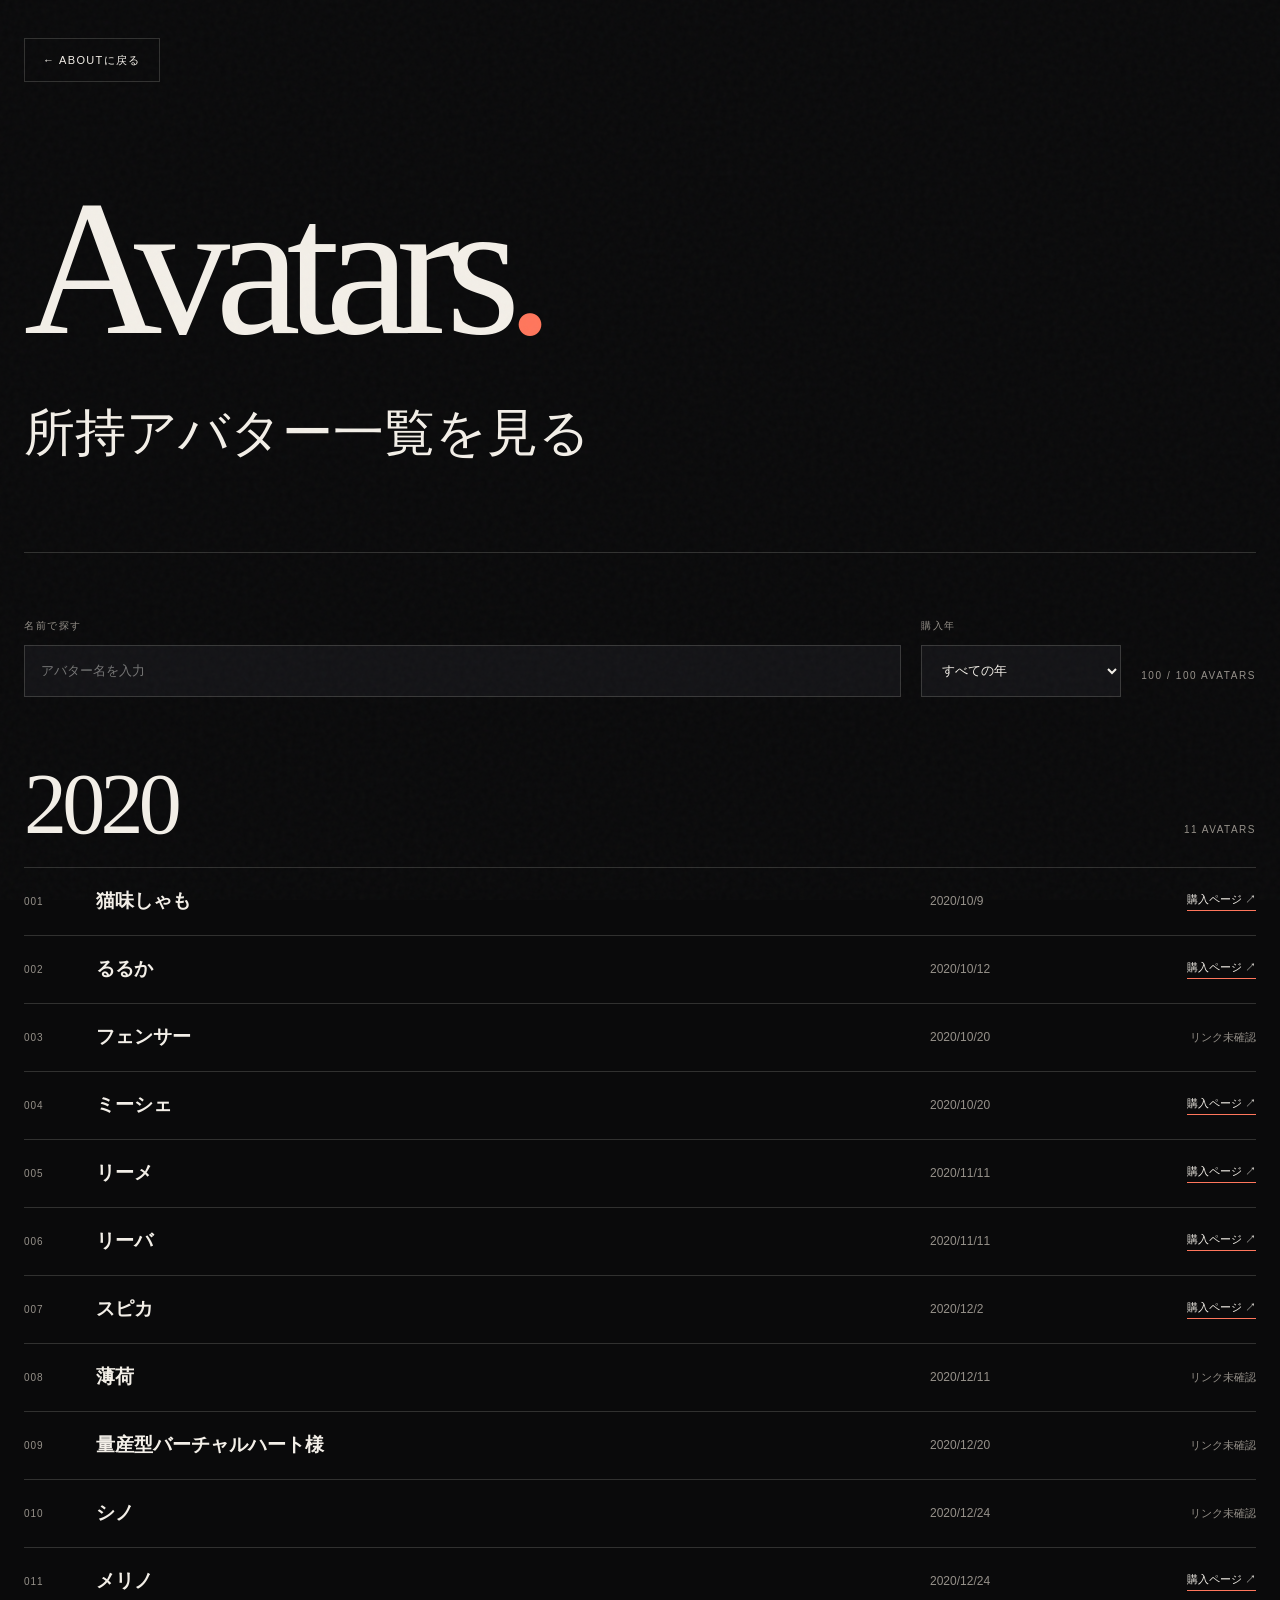
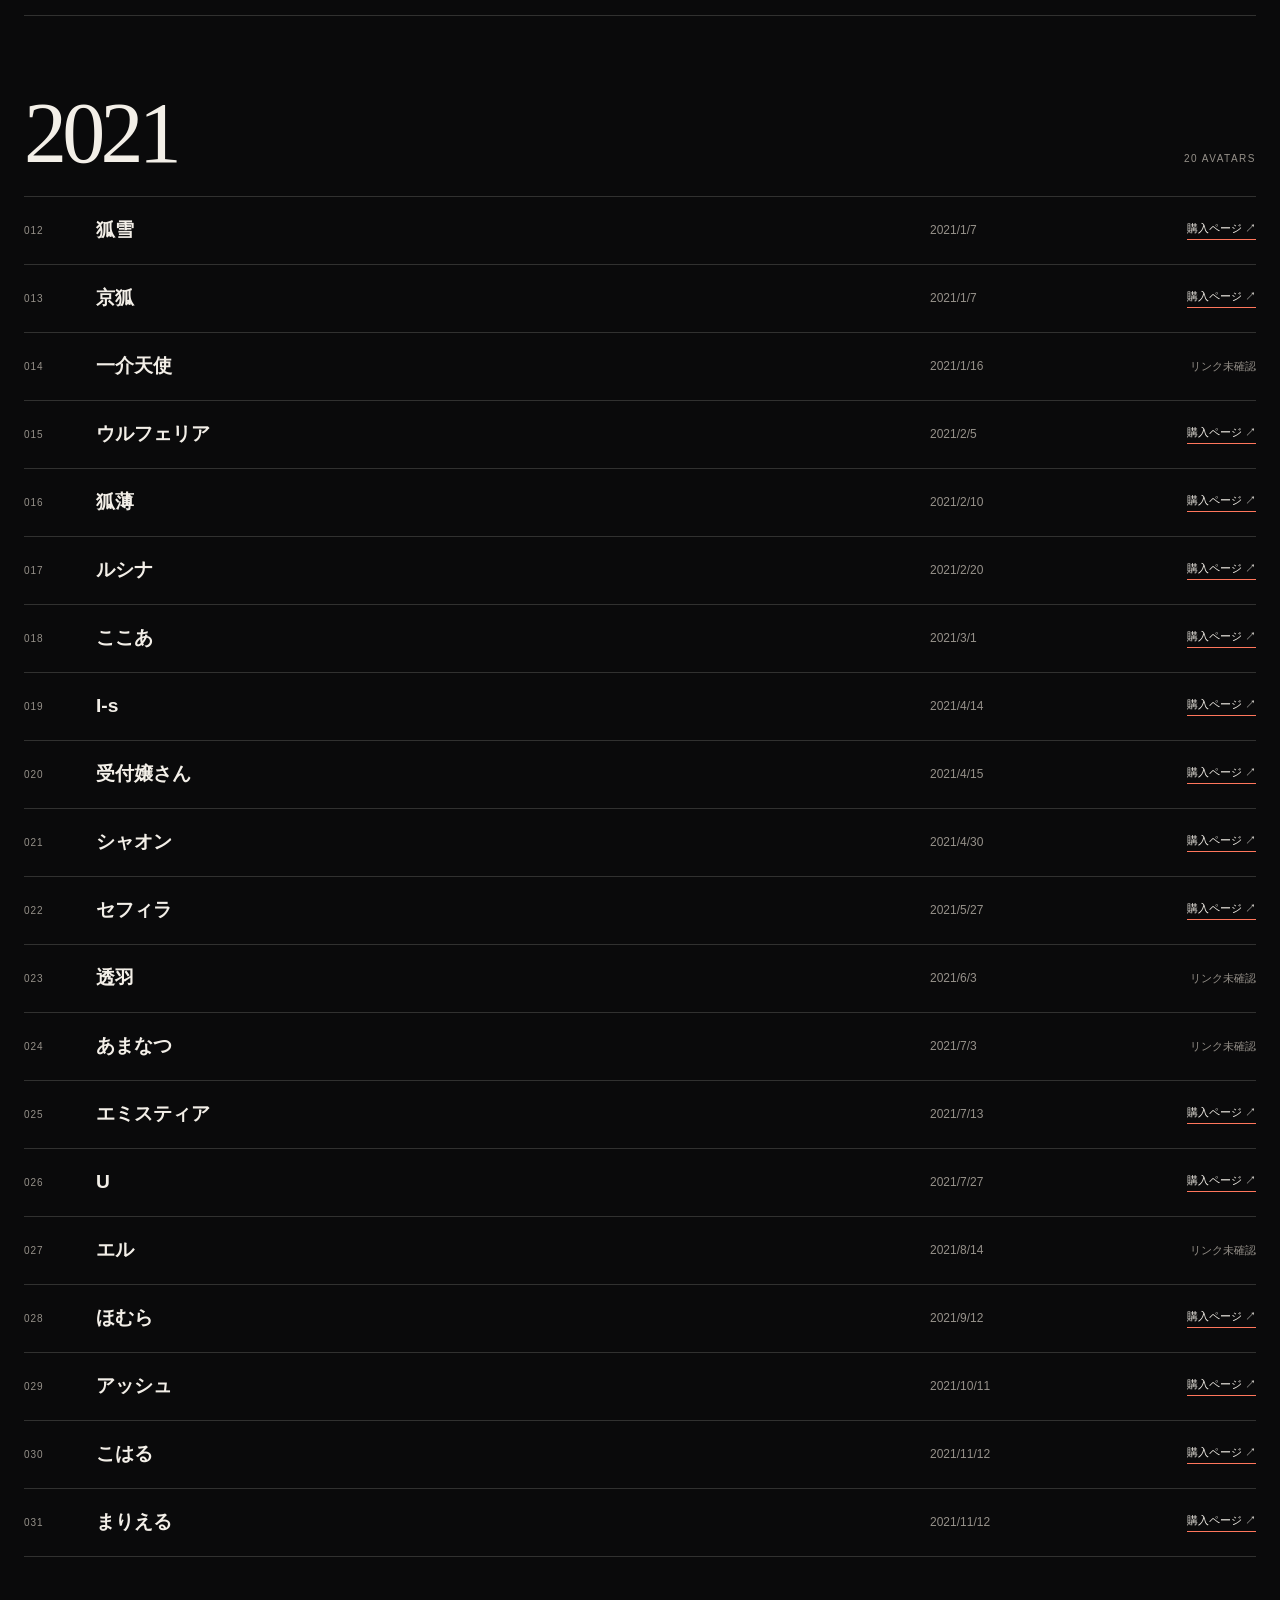
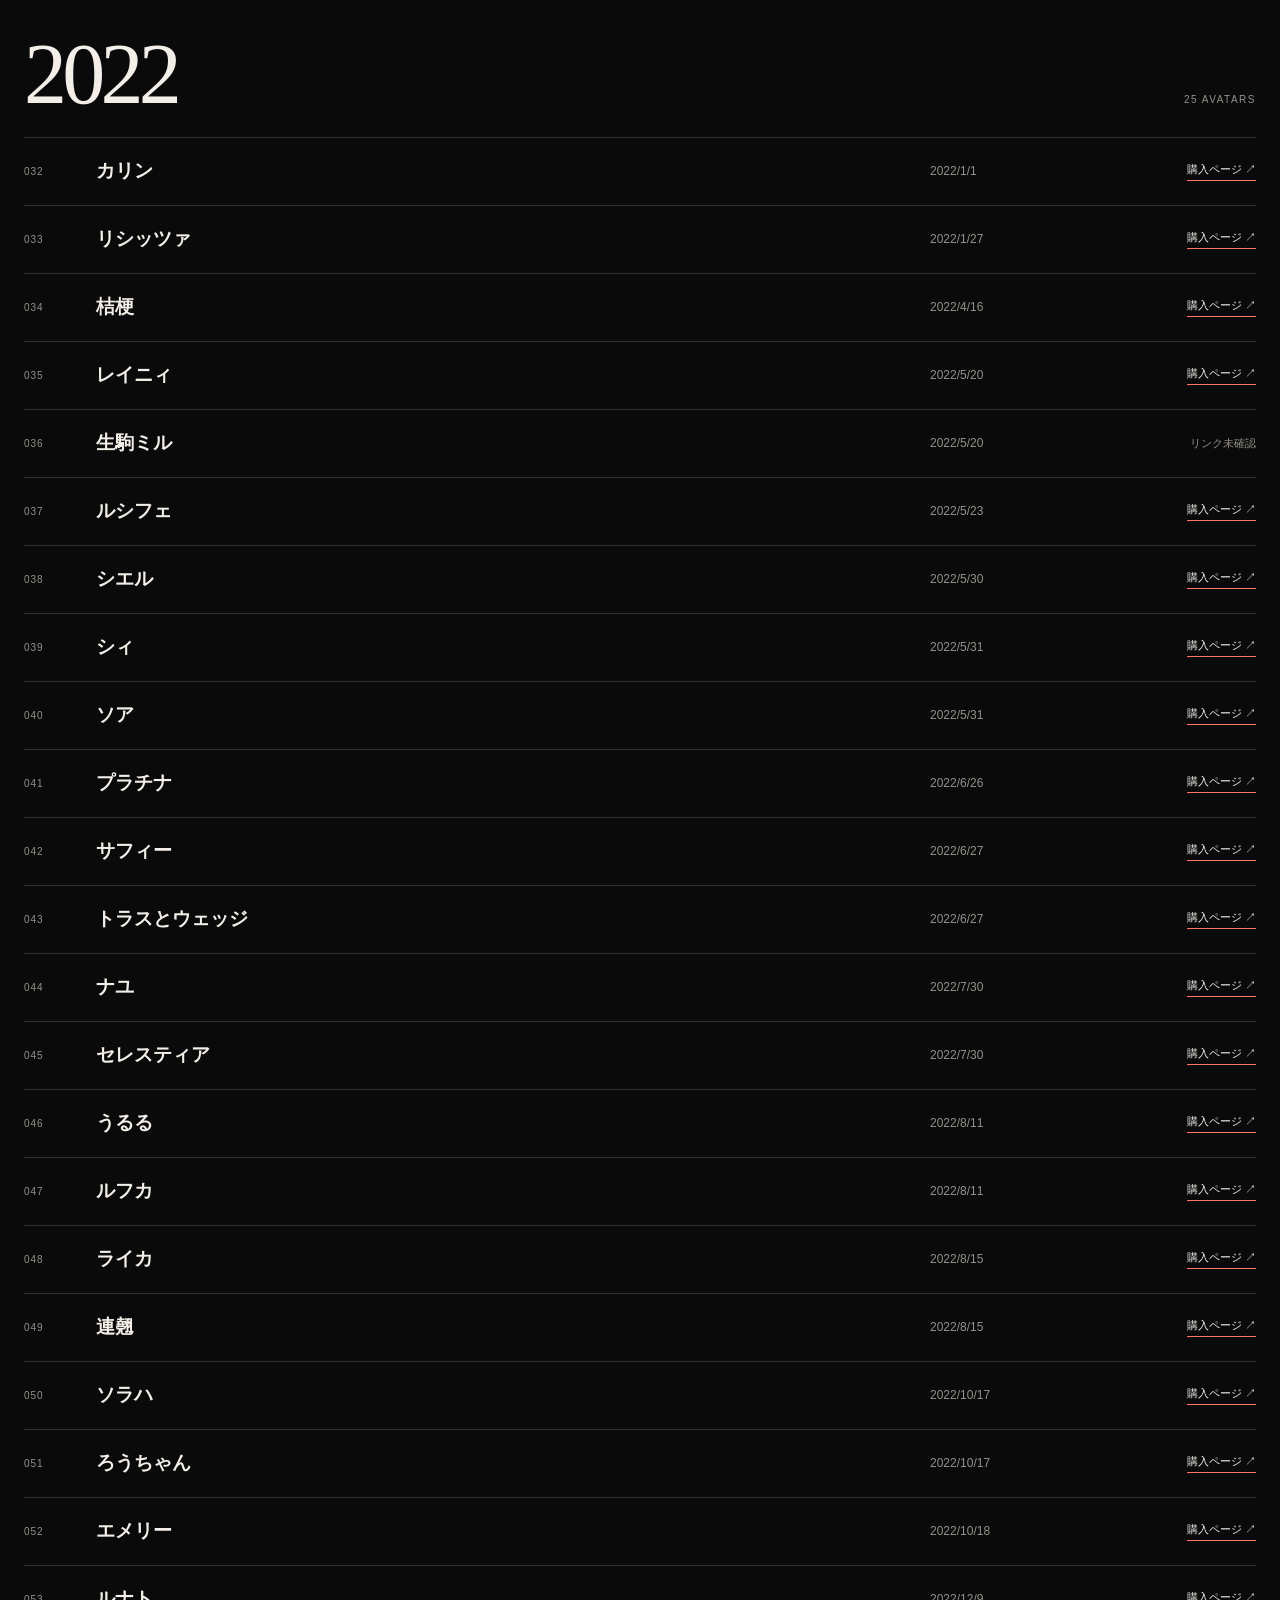
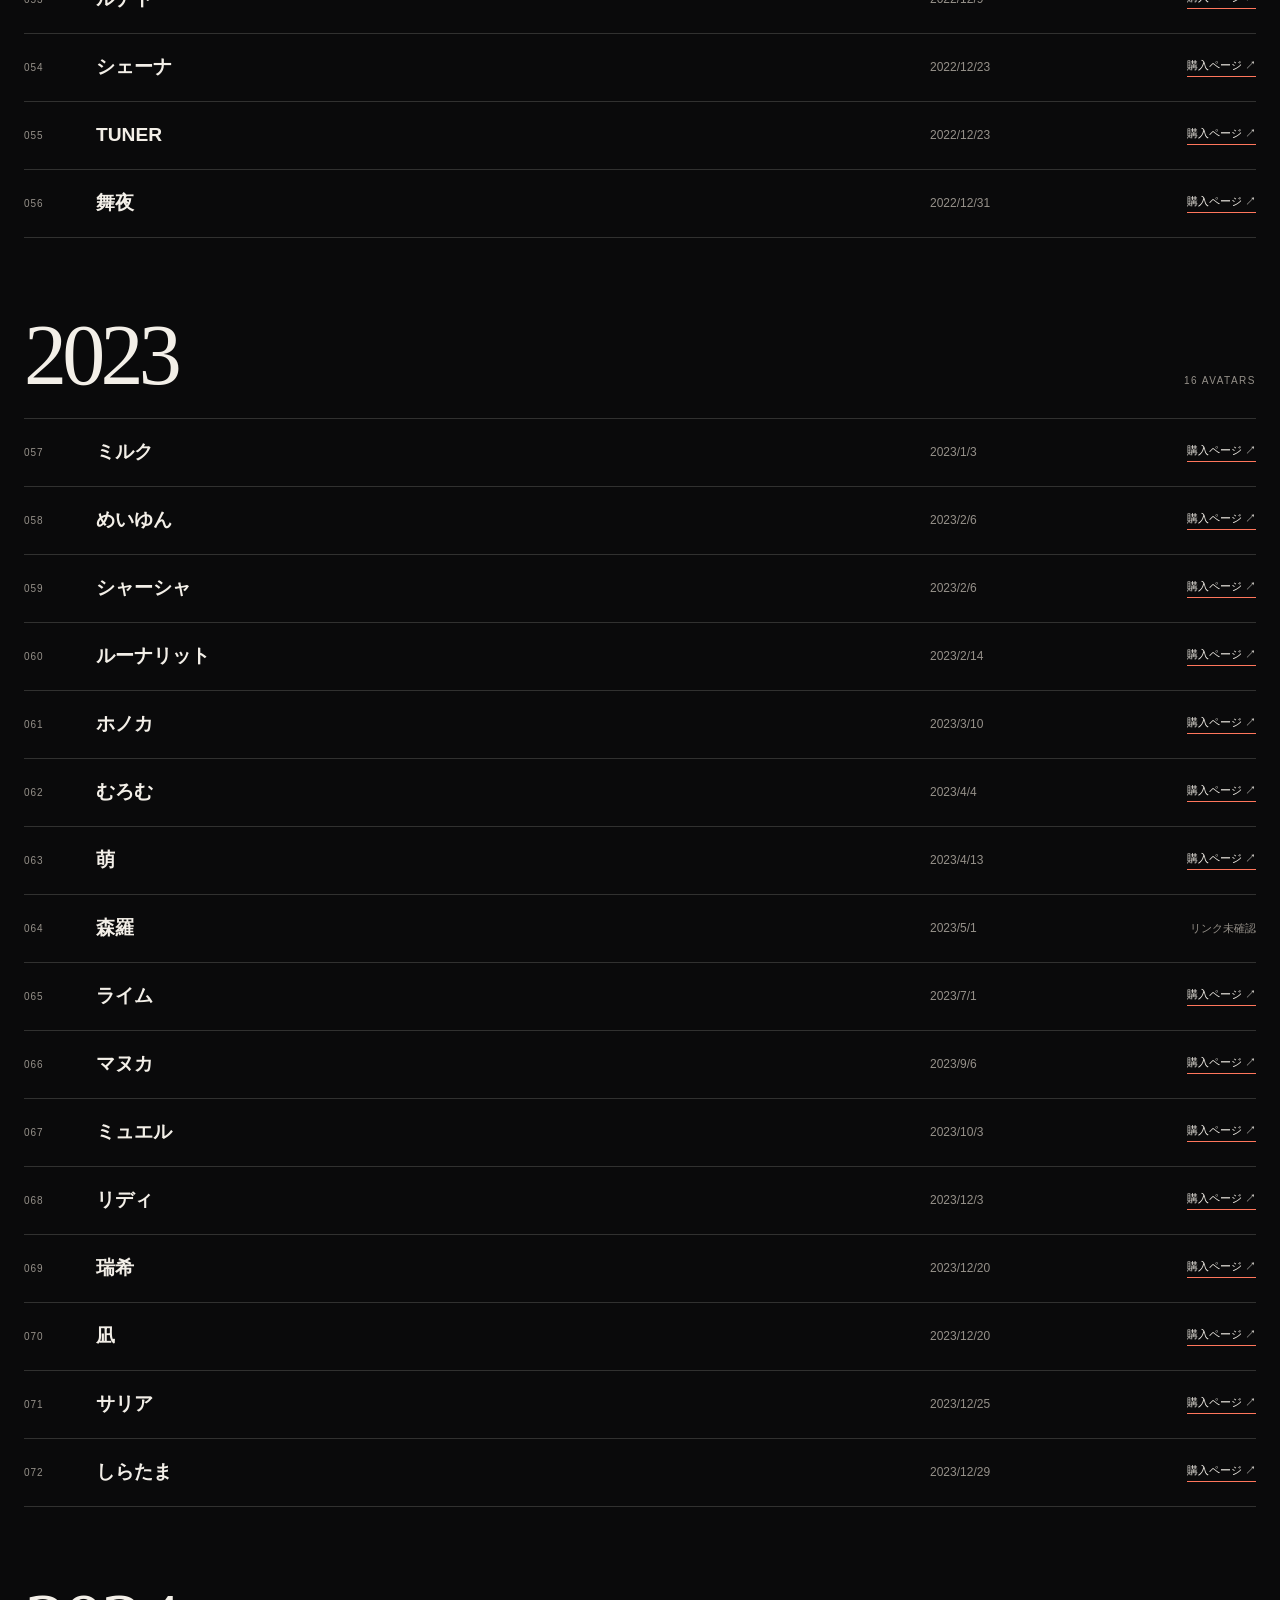
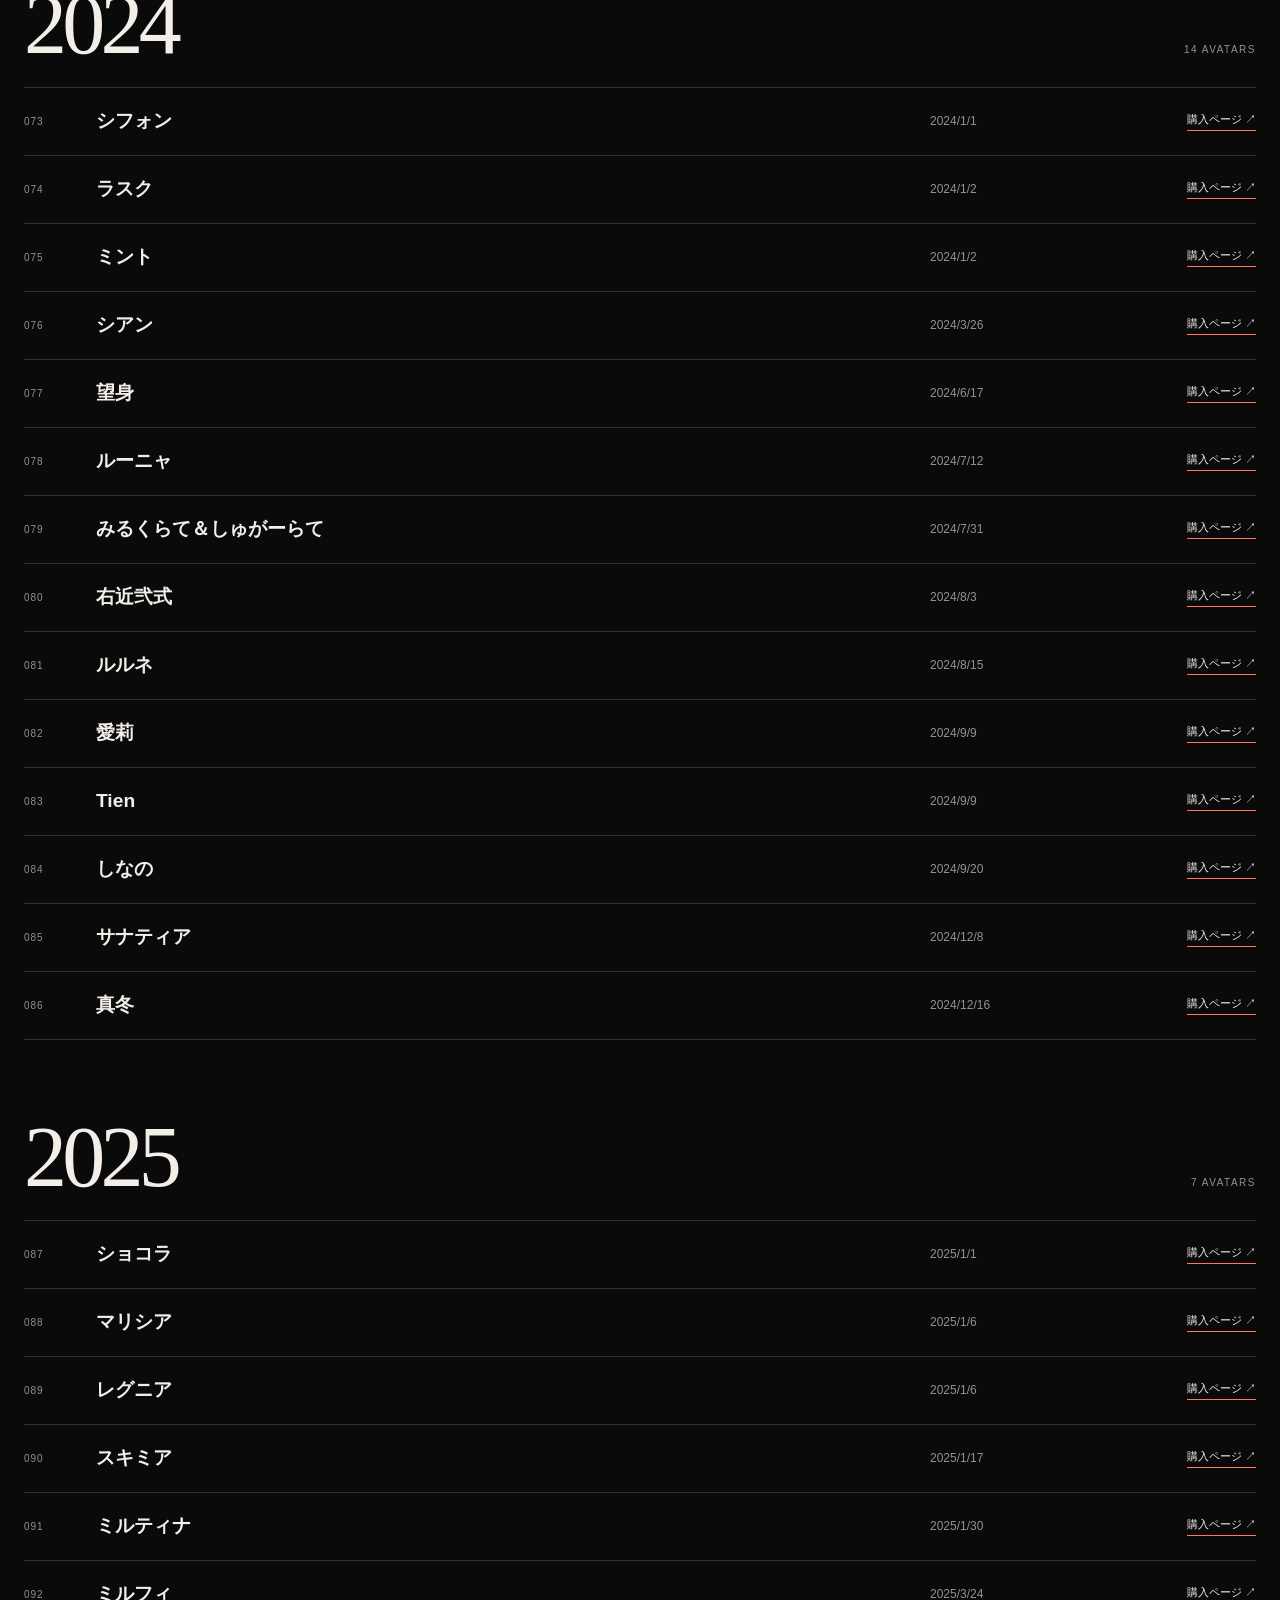
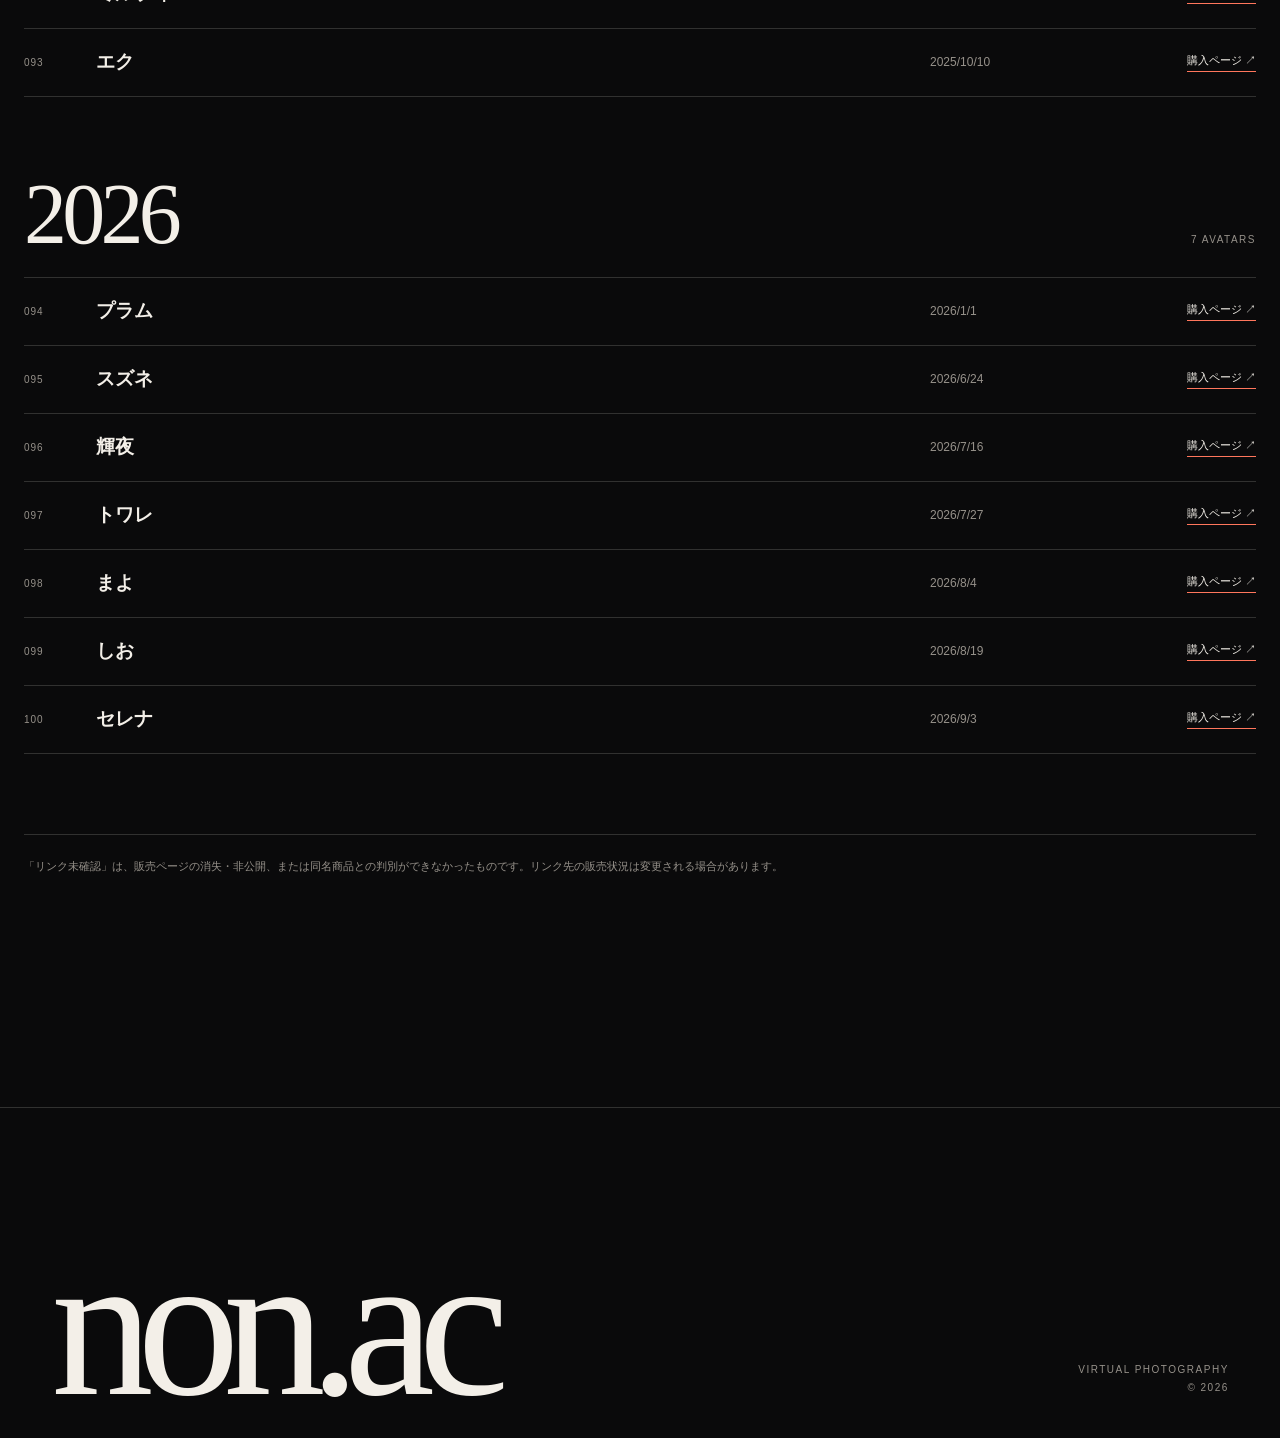
==== commit 4277ae6c: "Replace site menu with About back links" ====
--- a/avatars.html
+++ b/avatars.html
@@ -8,19 +8,14 @@
   <title>Avatars — non.ac</title>
   <link rel="stylesheet" href="styles.css">
   <link rel="stylesheet" href="avatars.css?v=20260924-clean-labels">
-  <link rel="stylesheet" href="site-additions.css">
+  <link rel="stylesheet" href="site-additions.css?v=20260925-nav">
 </head>
 <body>
-  <header class="site-header">
-    <a class="brand" href="index.html">non.ac</a>
-    <nav class="primary-nav" aria-label="Site navigation"><a href="index.html">About</a><a href="avatars.html" aria-current="page">Avatars</a><a href="default.html">Default</a><a href="edited.html">Edited</a><a href="special.html">Special</a><a href="figure.html">Figure</a></nav>
-    <span class="header-count">Avatar archive</span>
-  </header>
   <main class="avatar-main">
+    <div class="back-row"><a class="back-to-about" href="index.html">← ABOUTに戻る</a></div>
     <section class="avatar-hero">
-      <div class="avatar-hero-top"><a href="index.html" class="avatar-back">← About</a></div>
       <h1>Avatars<span>.</span></h1>
-      <div class="avatar-intro"><p>所持アバター一覧</p><p>購入日は提供された一覧画像の記載をそのまま掲載しています。販売ページは現在確認できた商品本体のみリンクしています。</p></div>
+      <div class="avatar-intro"><p>所持アバター一覧を見る</p></div>
     </section>
     <section class="avatar-directory" aria-label="所持アバター一覧">
       <div class="avatar-controls">
--- a/site-additions.css
+++ b/site-additions.css
@@ -30,3 +30,14 @@
 .figure-viewer-caption{margin:0;color:var(--muted);font-size:12px;letter-spacing:.1em;text-align:center}
 @media(max-width:850px){.special-entry-body{grid-template-columns:1fr}.figure-cover{height:min(90vw,620px)}}
 @media(max-width:760px){.special-gallery,.figure-gallery{width:calc(100% - 32px)}.special-entry,.figure-entry{padding-bottom:72px}.special-entry-head,.figure-entry-head{align-items:start;flex-direction:column}.figure-cover{height:70vw}.figure-viewer-body{grid-template-columns:38px minmax(0,1fr) 38px;gap:2px;padding:66px 8px 0}.figure-step{font-size:34px}}
+/* Navigation after removing the global menu. */
+.back-row{width:min(var(--max),calc(100% - 48px));margin:0 auto;padding-top:clamp(24px,3vw,48px)}
+.back-to-about{display:inline-flex;align-items:center;min-height:44px;padding:10px 18px;border:1px solid var(--line);color:var(--ink);font-size:11px;letter-spacing:.12em;text-decoration:none;transition:border-color .2s ease,background .2s ease}
+.back-to-about:hover{border-color:var(--accent);background:rgba(255,118,92,.06)}
+.back-to-about:focus-visible{outline:2px solid var(--accent);outline-offset:4px}
+.back-row+.intro{padding-top:clamp(48px,7vw,110px)}
+.avatar-main>.back-row{width:100%}
+.avatar-main>.back-row+.avatar-hero{padding-top:clamp(38px,6vw,90px)}
+.avatar-main .avatar-intro{grid-template-columns:1fr}
+.avatar-main .avatar-intro p{max-width:none;margin:0;color:var(--ink);font:400 clamp(32px,4vw,58px)/1.1 Georgia,serif}
+@media(max-width:760px){.back-row{width:calc(100% - 32px)}}
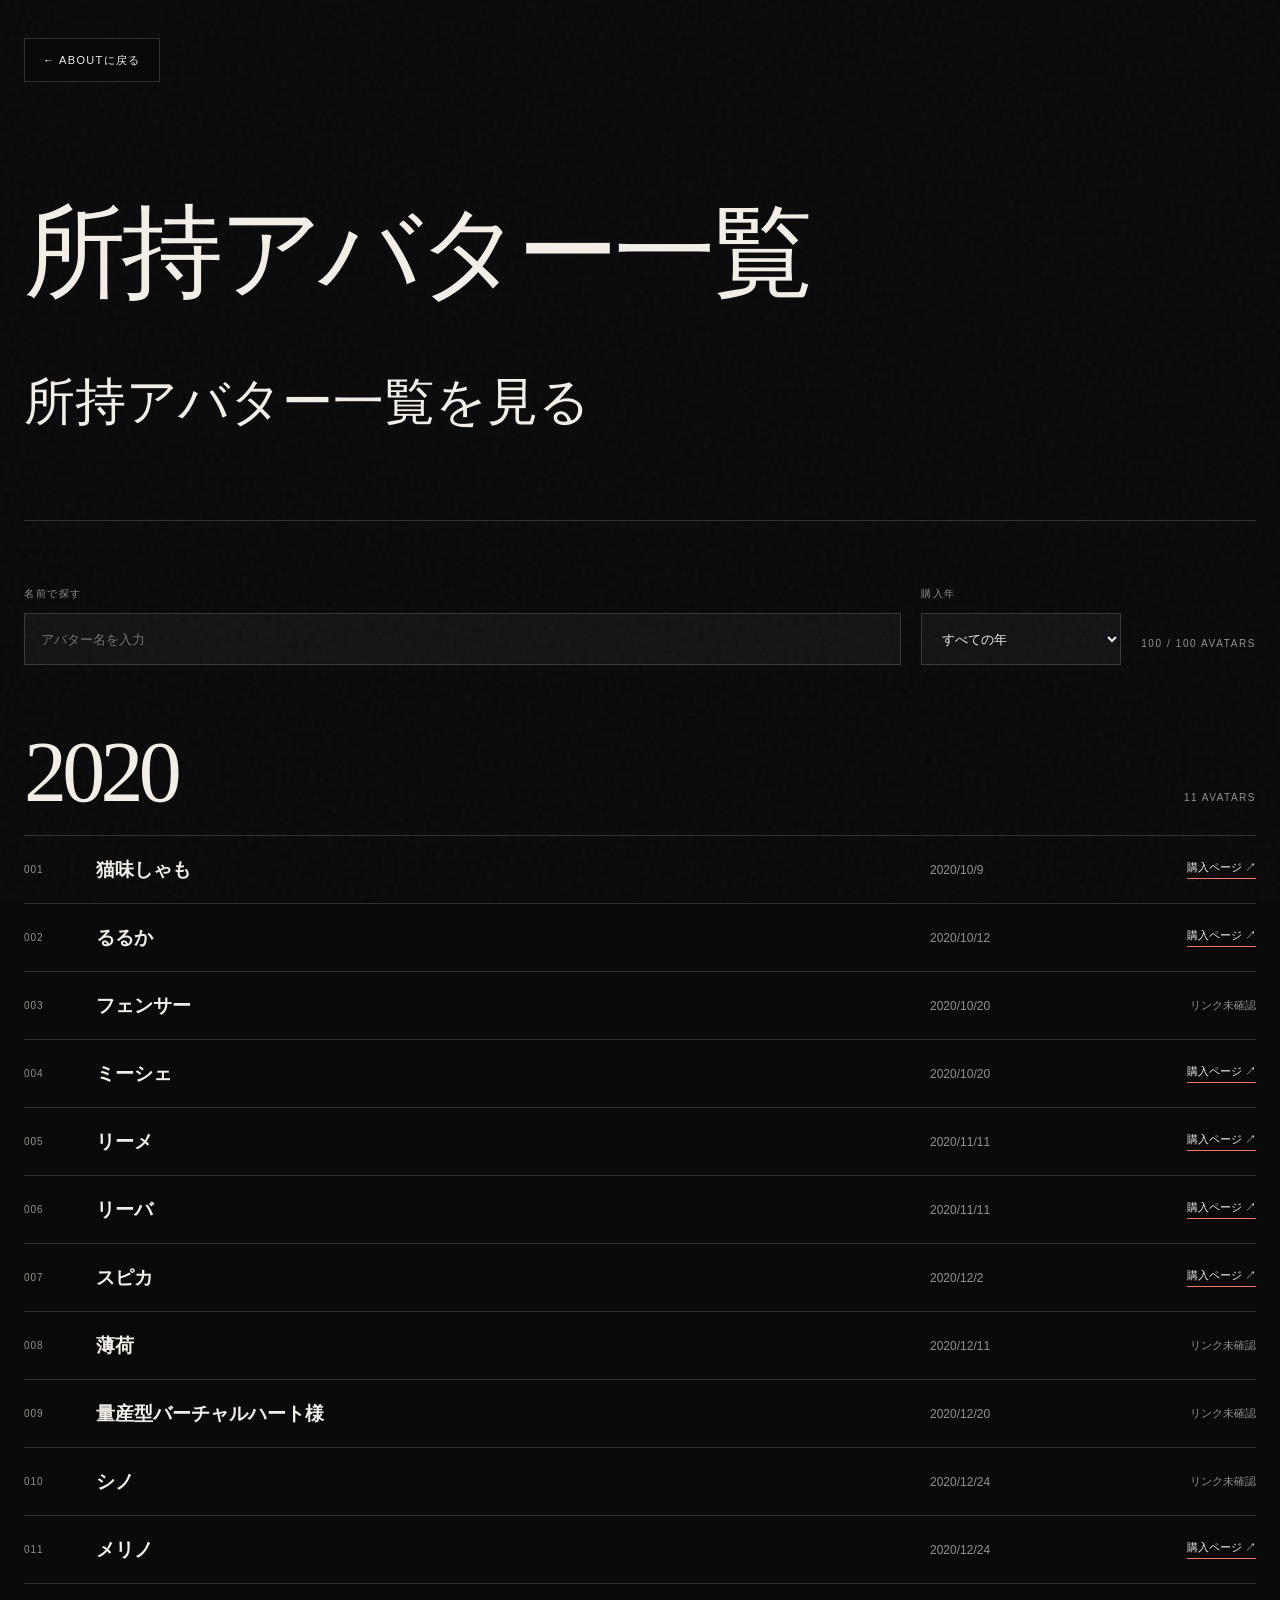
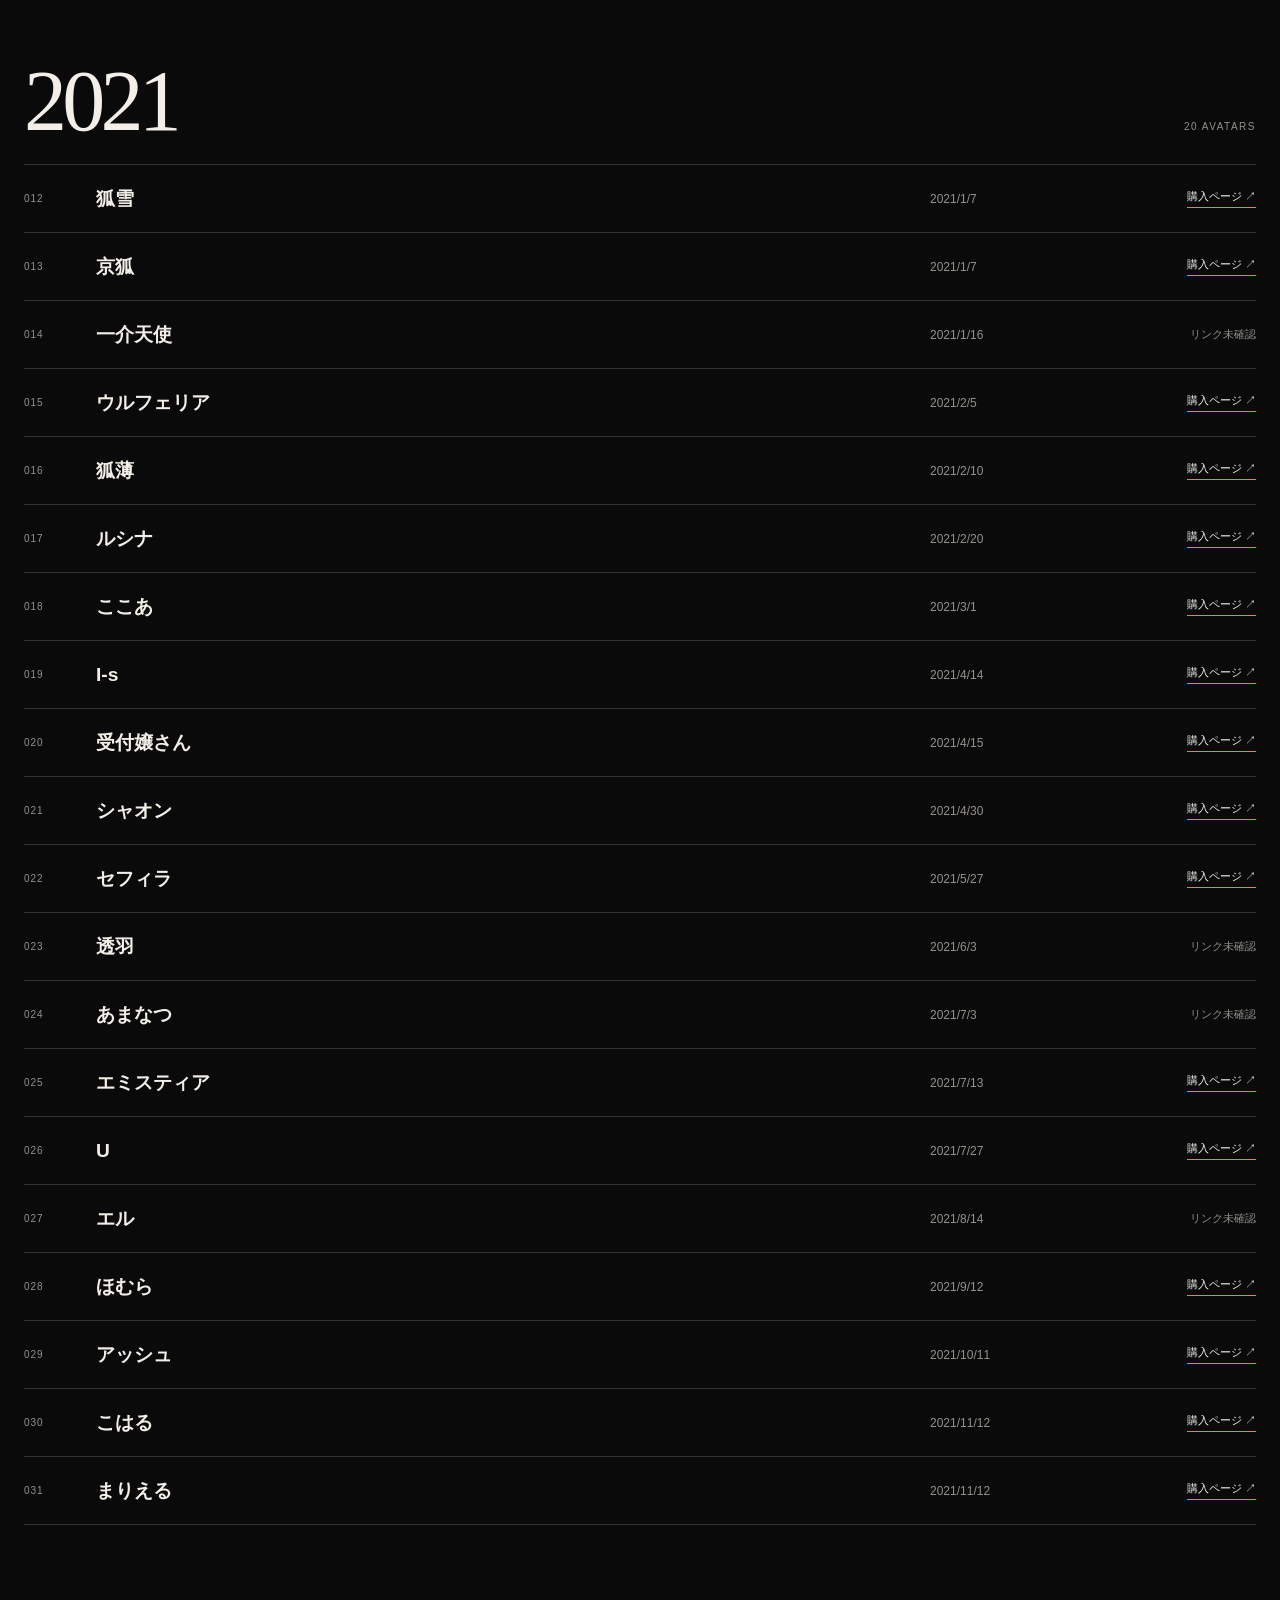
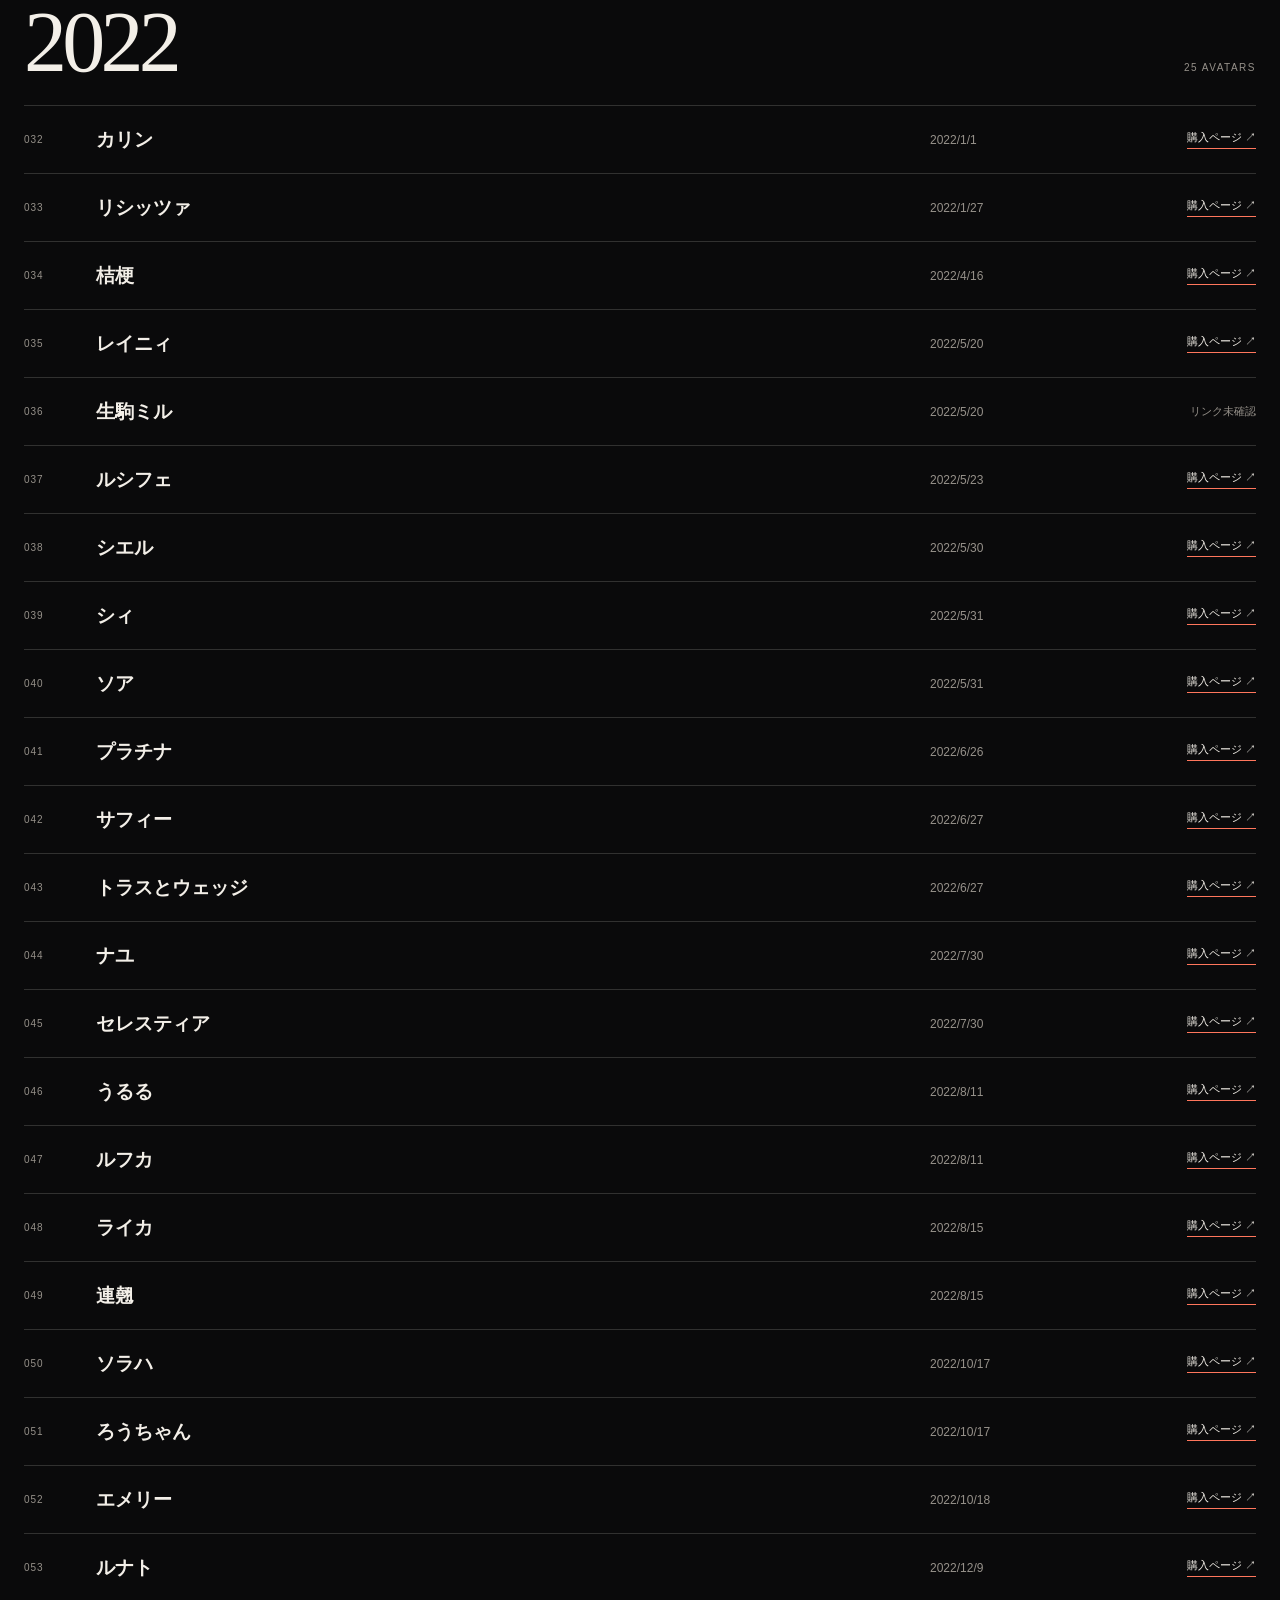
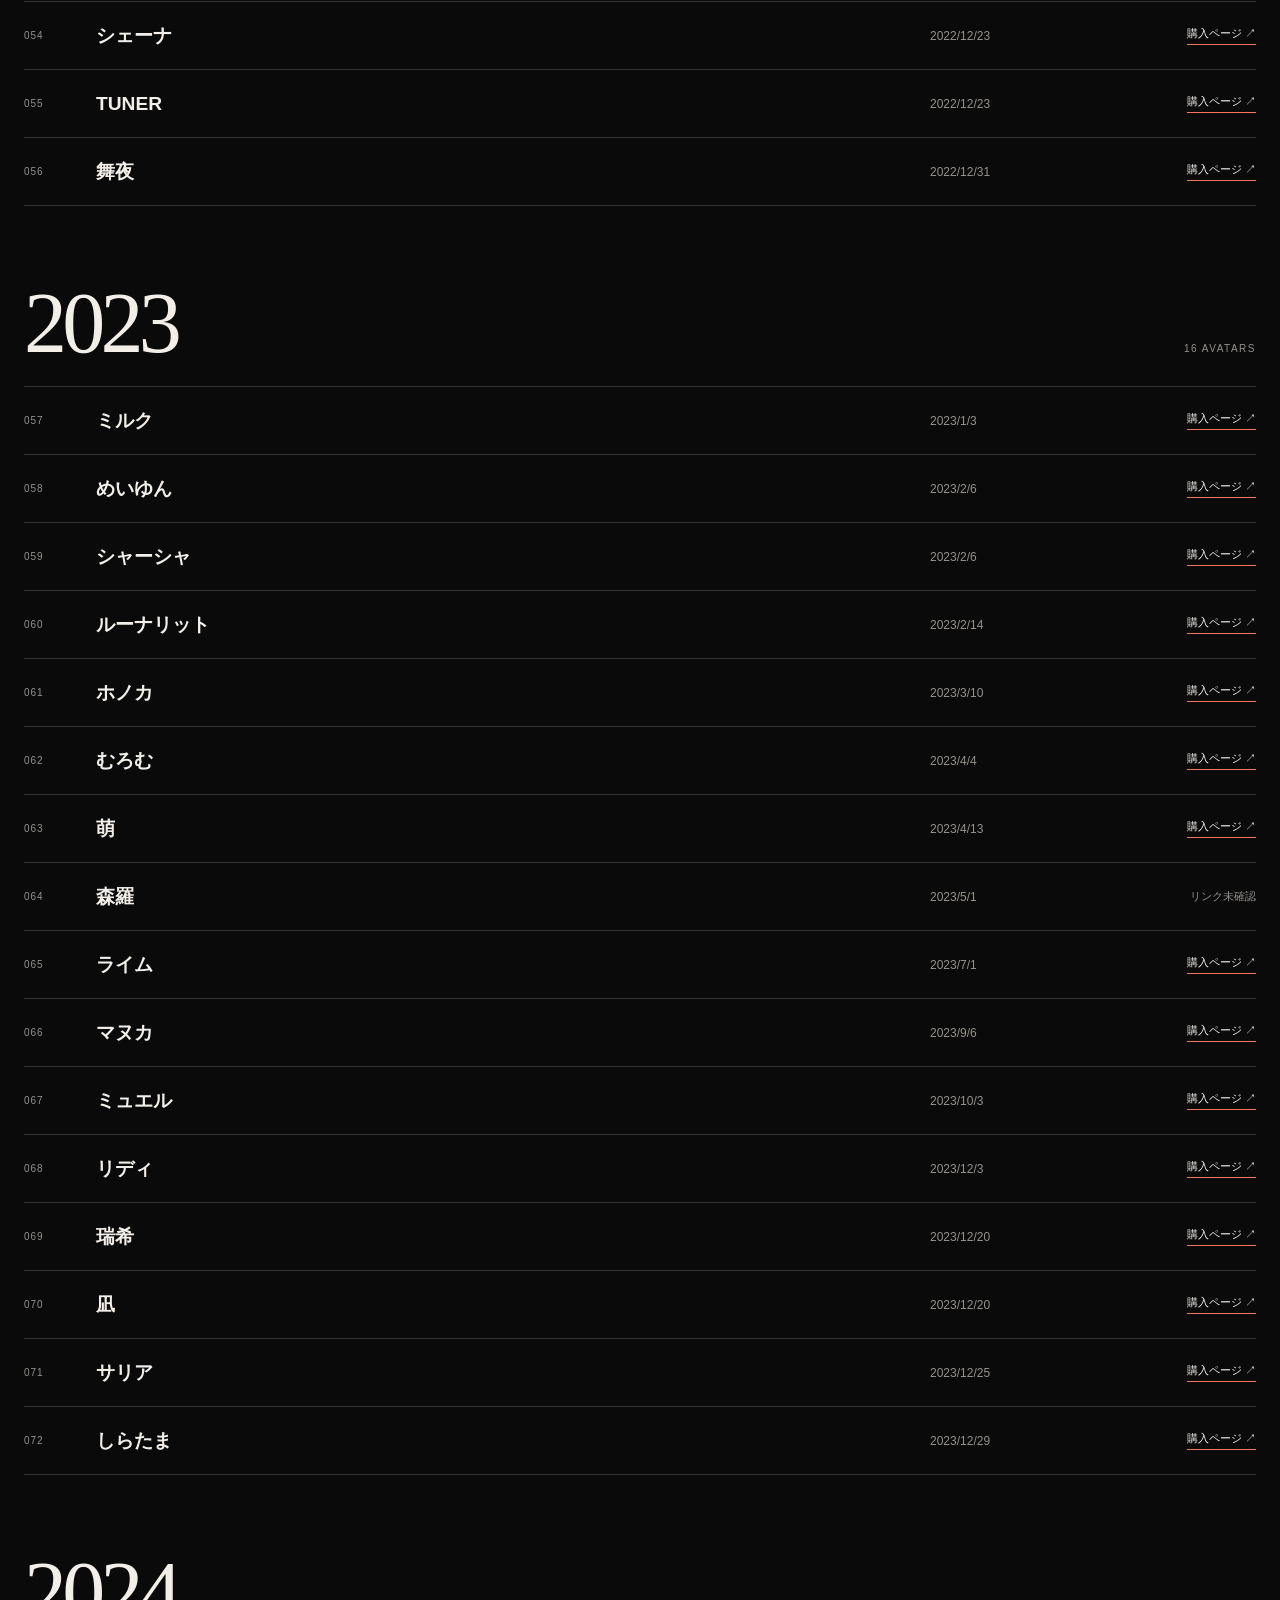
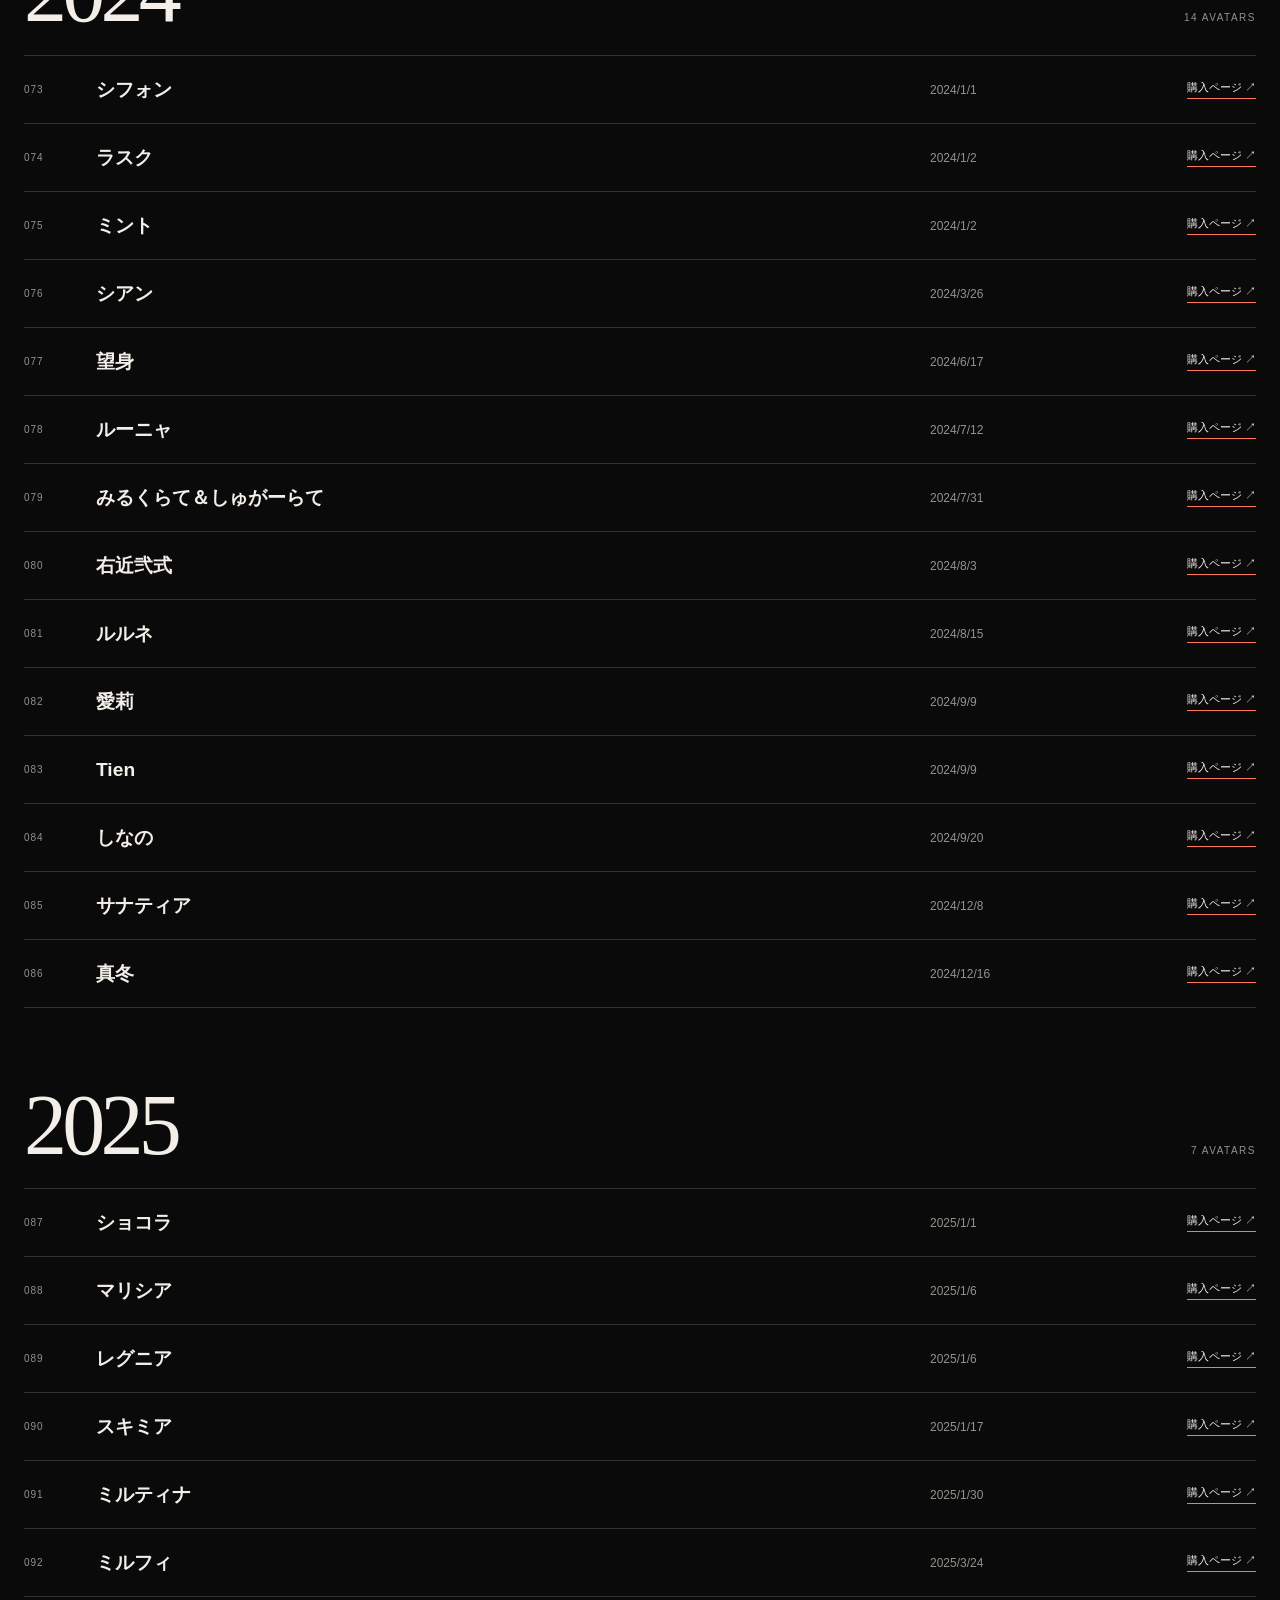
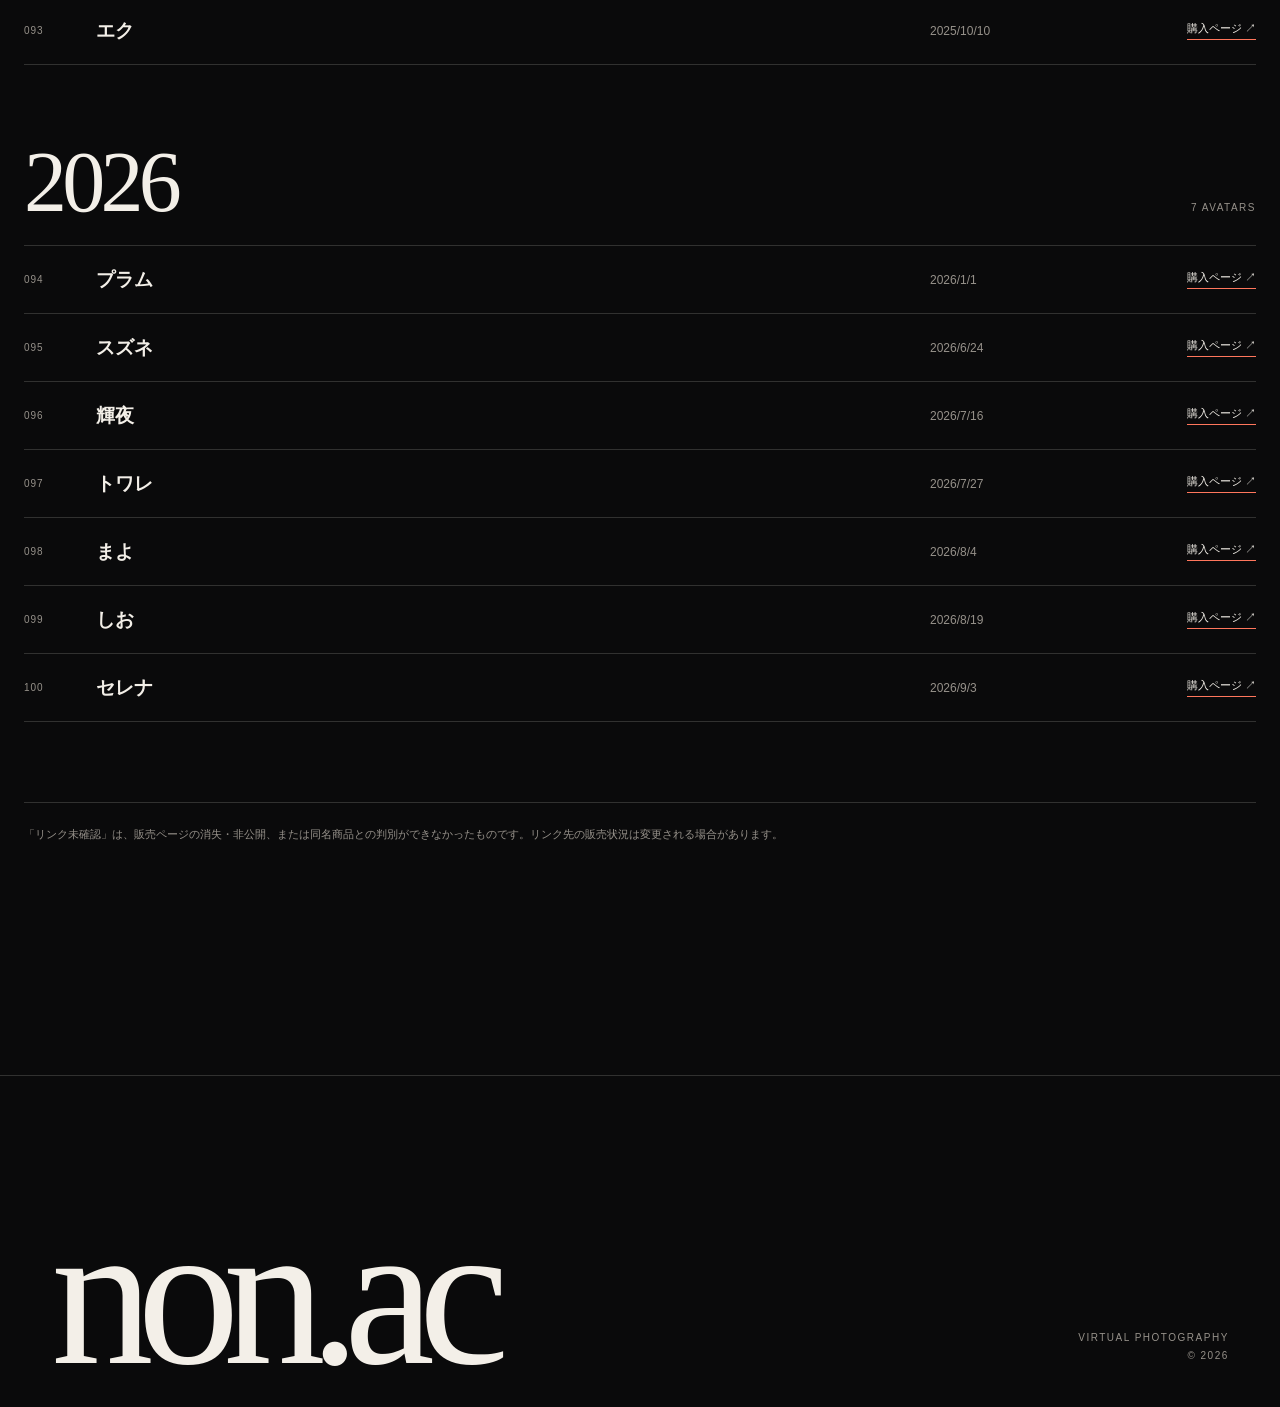
==== commit dd3a1ac3: "Match collection headings and keep About button visible" ====
--- a/avatars.html
+++ b/avatars.html
@@ -8,13 +8,13 @@
   <title>Avatars — non.ac</title>
   <link rel="stylesheet" href="styles.css">
   <link rel="stylesheet" href="avatars.css?v=20260924-clean-labels">
-  <link rel="stylesheet" href="site-additions.css?v=20260925-nav">
+  <link rel="stylesheet" href="site-additions.css?v=20260925-sticky">
 </head>
 <body>
   <main class="avatar-main">
     <div class="back-row"><a class="back-to-about" href="index.html">← ABOUTに戻る</a></div>
     <section class="avatar-hero">
-      <h1>Avatars<span>.</span></h1>
+      <h1>所持アバター一覧</h1>
       <div class="avatar-intro"><p>所持アバター一覧を見る</p></div>
     </section>
     <section class="avatar-directory" aria-label="所持アバター一覧">
--- a/site-additions.css
+++ b/site-additions.css
@@ -31,8 +31,8 @@
 @media(max-width:850px){.special-entry-body{grid-template-columns:1fr}.figure-cover{height:min(90vw,620px)}}
 @media(max-width:760px){.special-gallery,.figure-gallery{width:calc(100% - 32px)}.special-entry,.figure-entry{padding-bottom:72px}.special-entry-head,.figure-entry-head{align-items:start;flex-direction:column}.figure-cover{height:70vw}.figure-viewer-body{grid-template-columns:38px minmax(0,1fr) 38px;gap:2px;padding:66px 8px 0}.figure-step{font-size:34px}}
 /* Navigation after removing the global menu. */
-.back-row{width:min(var(--max),calc(100% - 48px));margin:0 auto;padding-top:clamp(24px,3vw,48px)}
-.back-to-about{display:inline-flex;align-items:center;min-height:44px;padding:10px 18px;border:1px solid var(--line);color:var(--ink);font-size:11px;letter-spacing:.12em;text-decoration:none;transition:border-color .2s ease,background .2s ease}
+.back-row{position:sticky;top:0;z-index:30;width:min(var(--max),calc(100% - 48px));margin:0 auto;padding-top:clamp(24px,3vw,48px);pointer-events:none}
+.back-to-about{display:inline-flex;align-items:center;min-height:44px;padding:10px 18px;border:1px solid var(--line);background:rgba(10,10,11,.94);color:var(--ink);font-size:11px;letter-spacing:.12em;text-decoration:none;backdrop-filter:blur(10px);pointer-events:auto;transition:border-color .2s ease,background .2s ease}
 .back-to-about:hover{border-color:var(--accent);background:rgba(255,118,92,.06)}
 .back-to-about:focus-visible{outline:2px solid var(--accent);outline-offset:4px}
 .back-row+.intro{padding-top:clamp(48px,7vw,110px)}
@@ -40,4 +40,5 @@
 .avatar-main>.back-row+.avatar-hero{padding-top:clamp(38px,6vw,90px)}
 .avatar-main .avatar-intro{grid-template-columns:1fr}
 .avatar-main .avatar-intro p{max-width:none;margin:0;color:var(--ink);font:400 clamp(32px,4vw,58px)/1.1 Georgia,serif}
+.avatar-main .avatar-hero h1{font-size:clamp(48px,8vw,120px);line-height:1.1;letter-spacing:-.045em}
 @media(max-width:760px){.back-row{width:calc(100% - 32px)}}
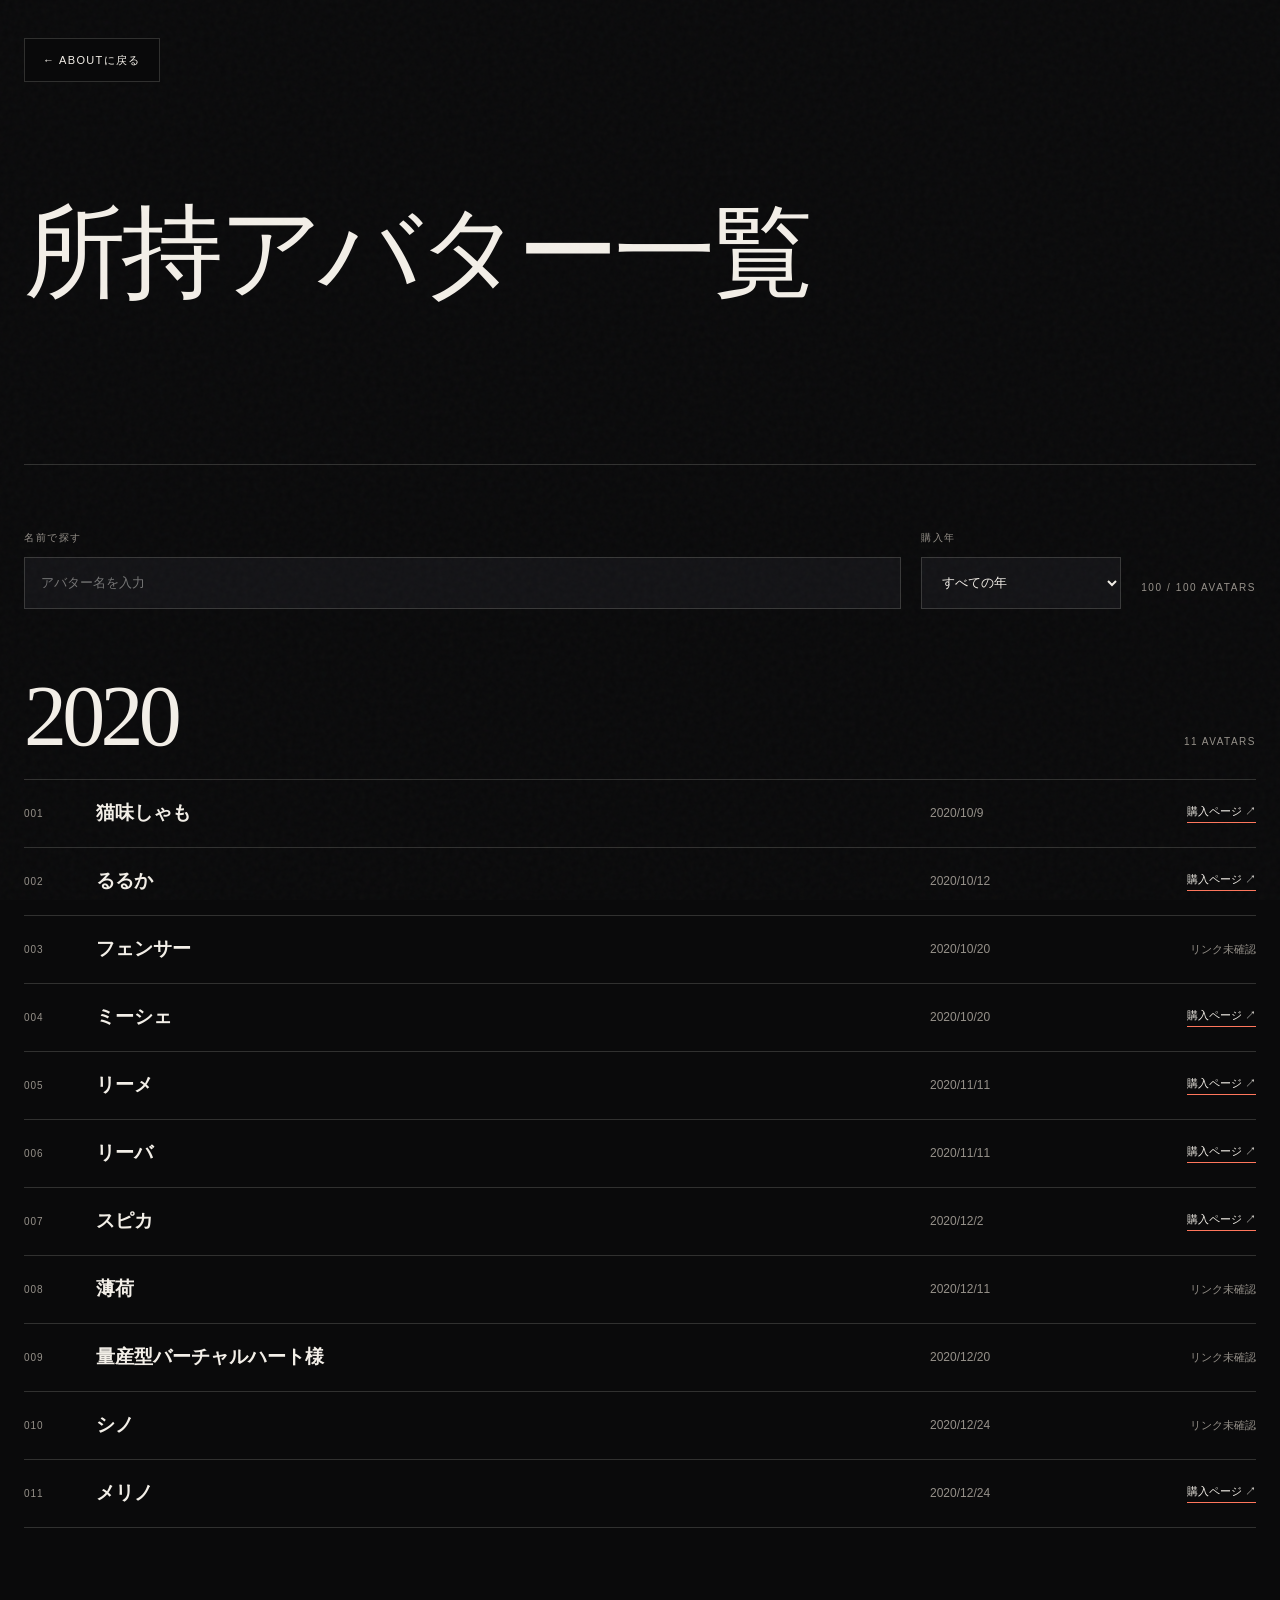
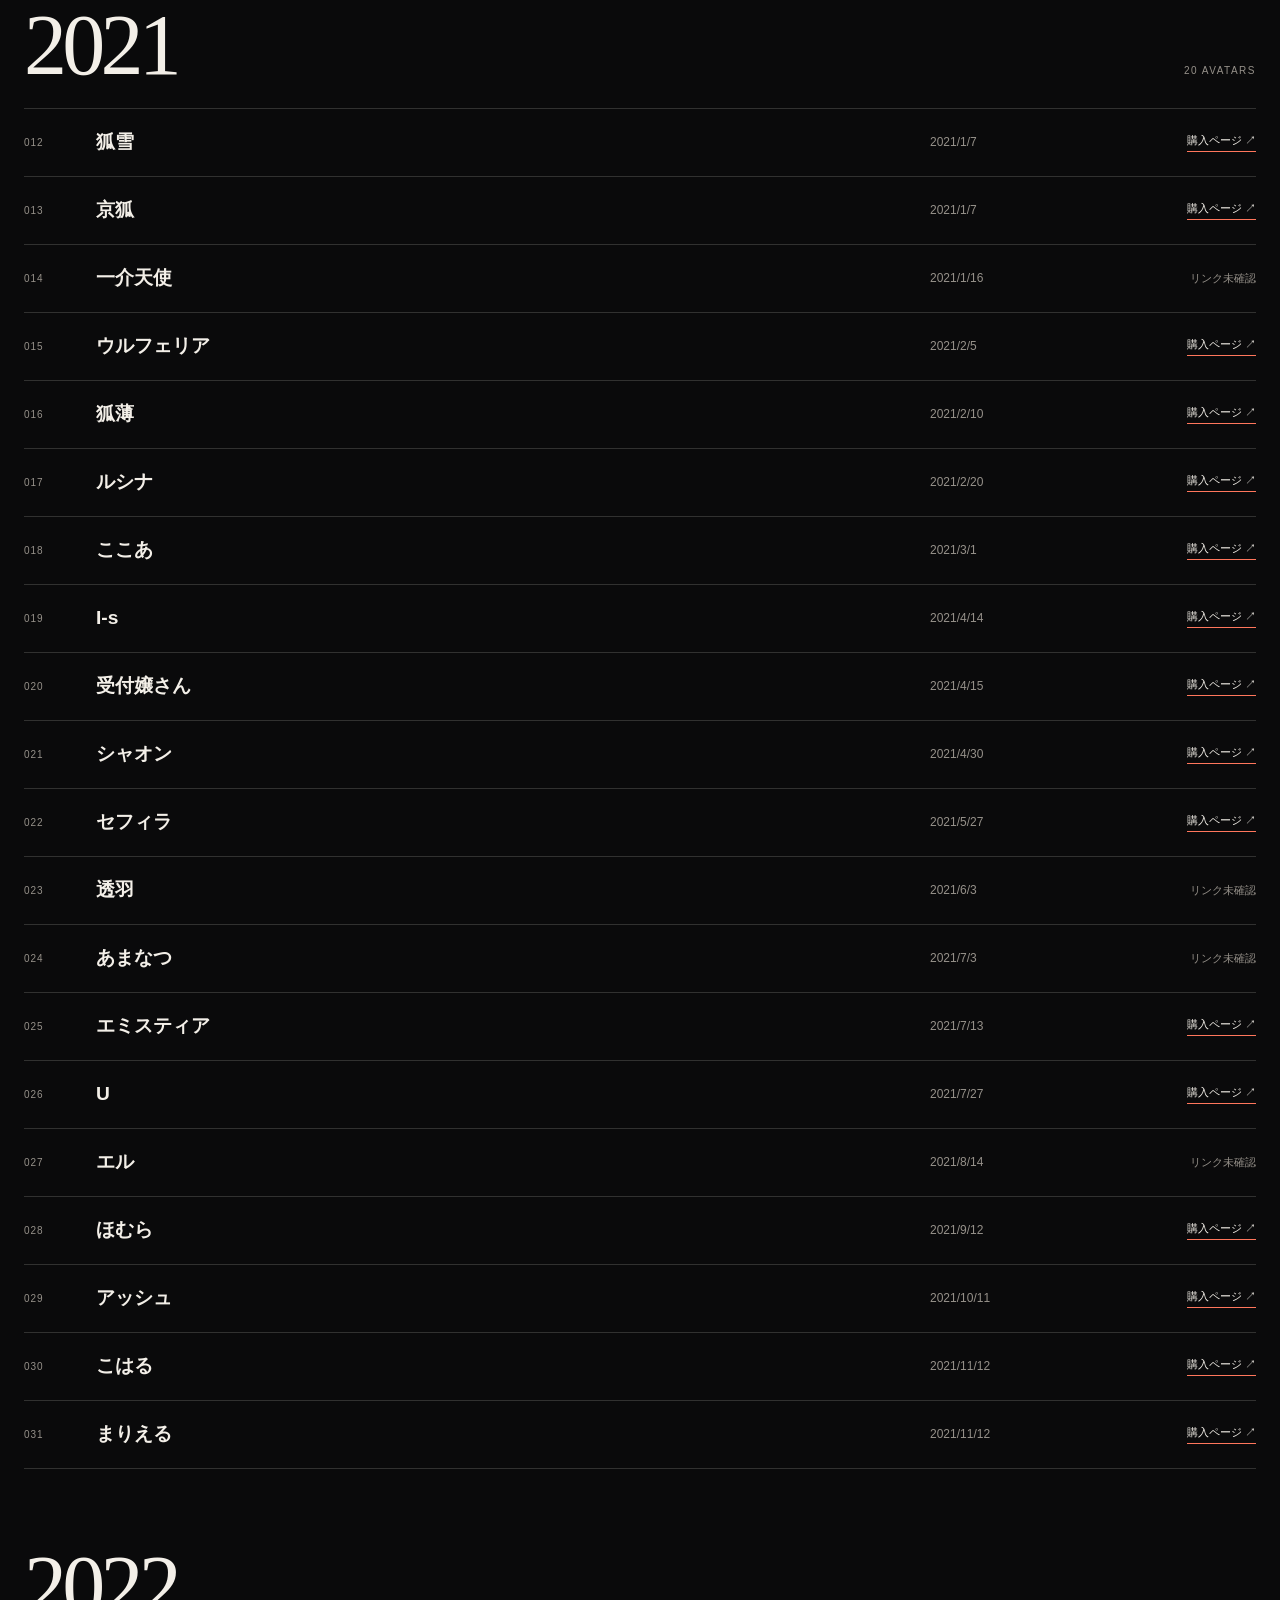
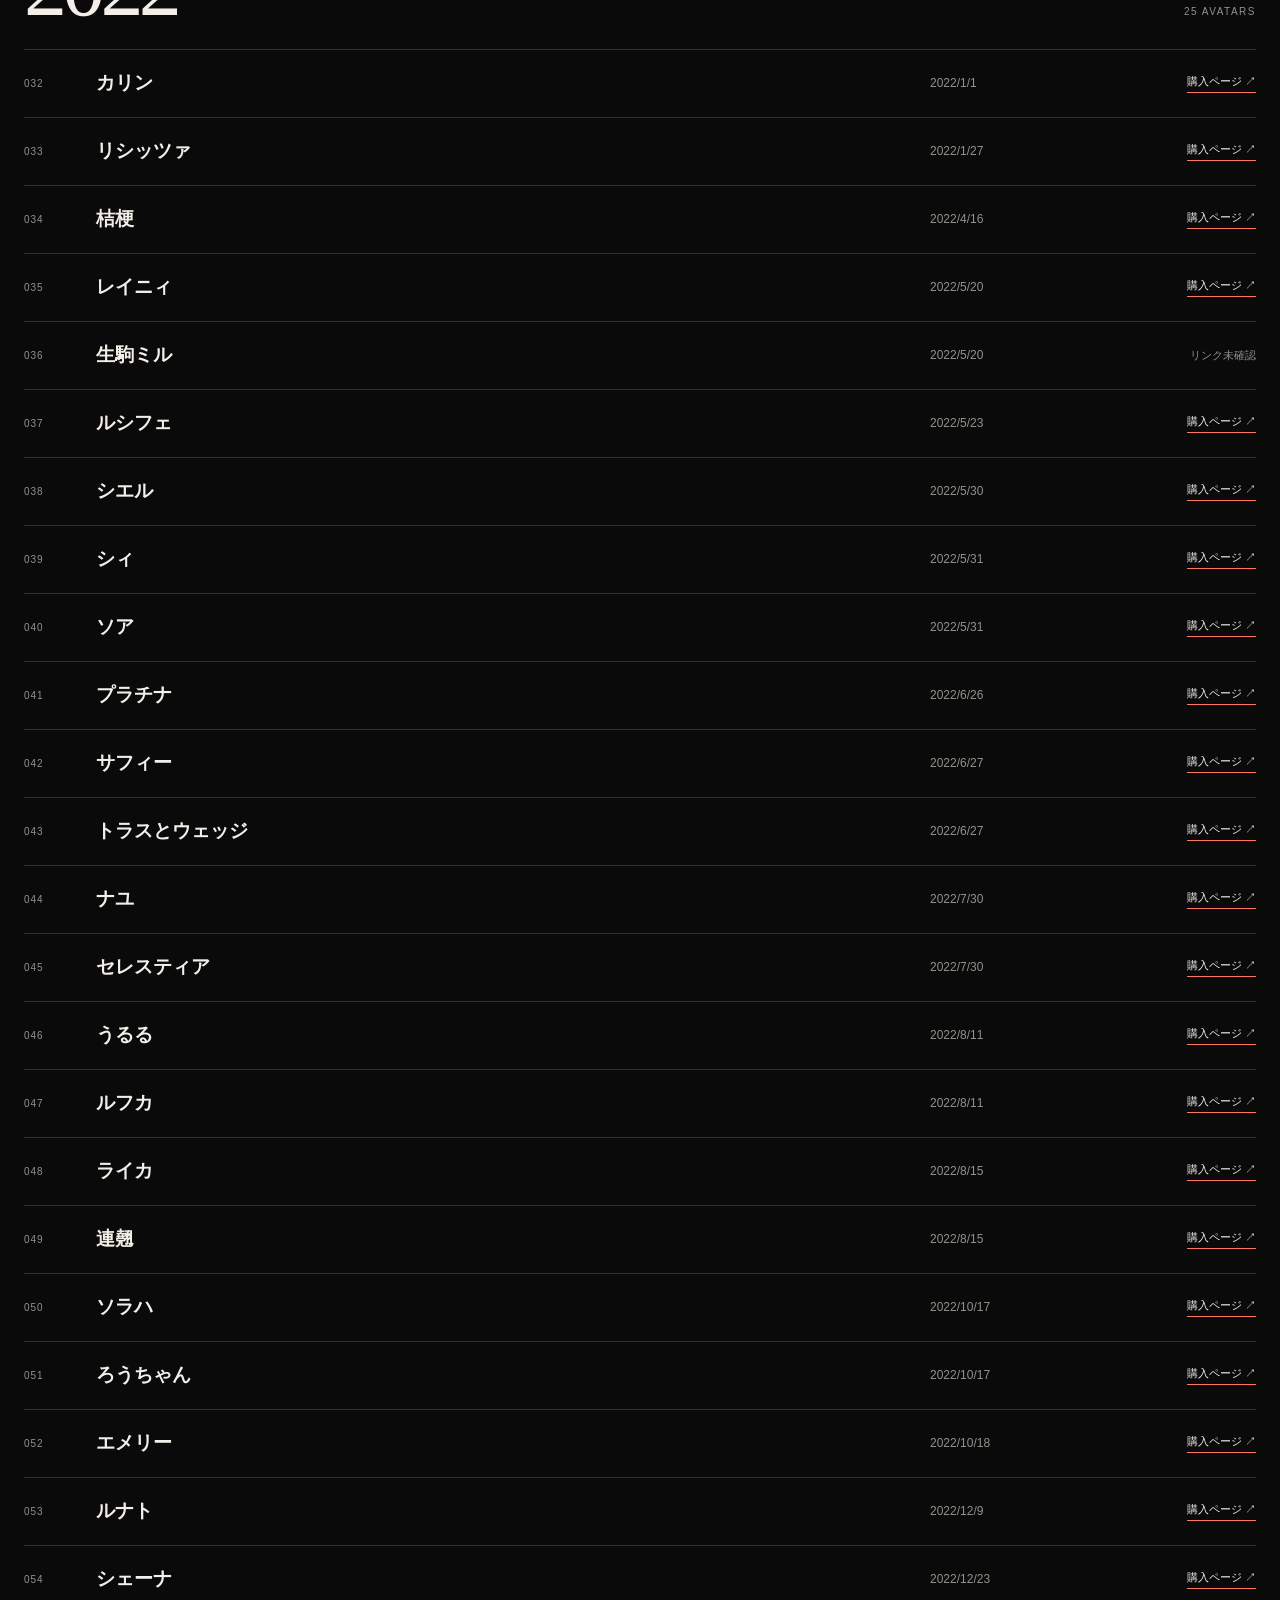
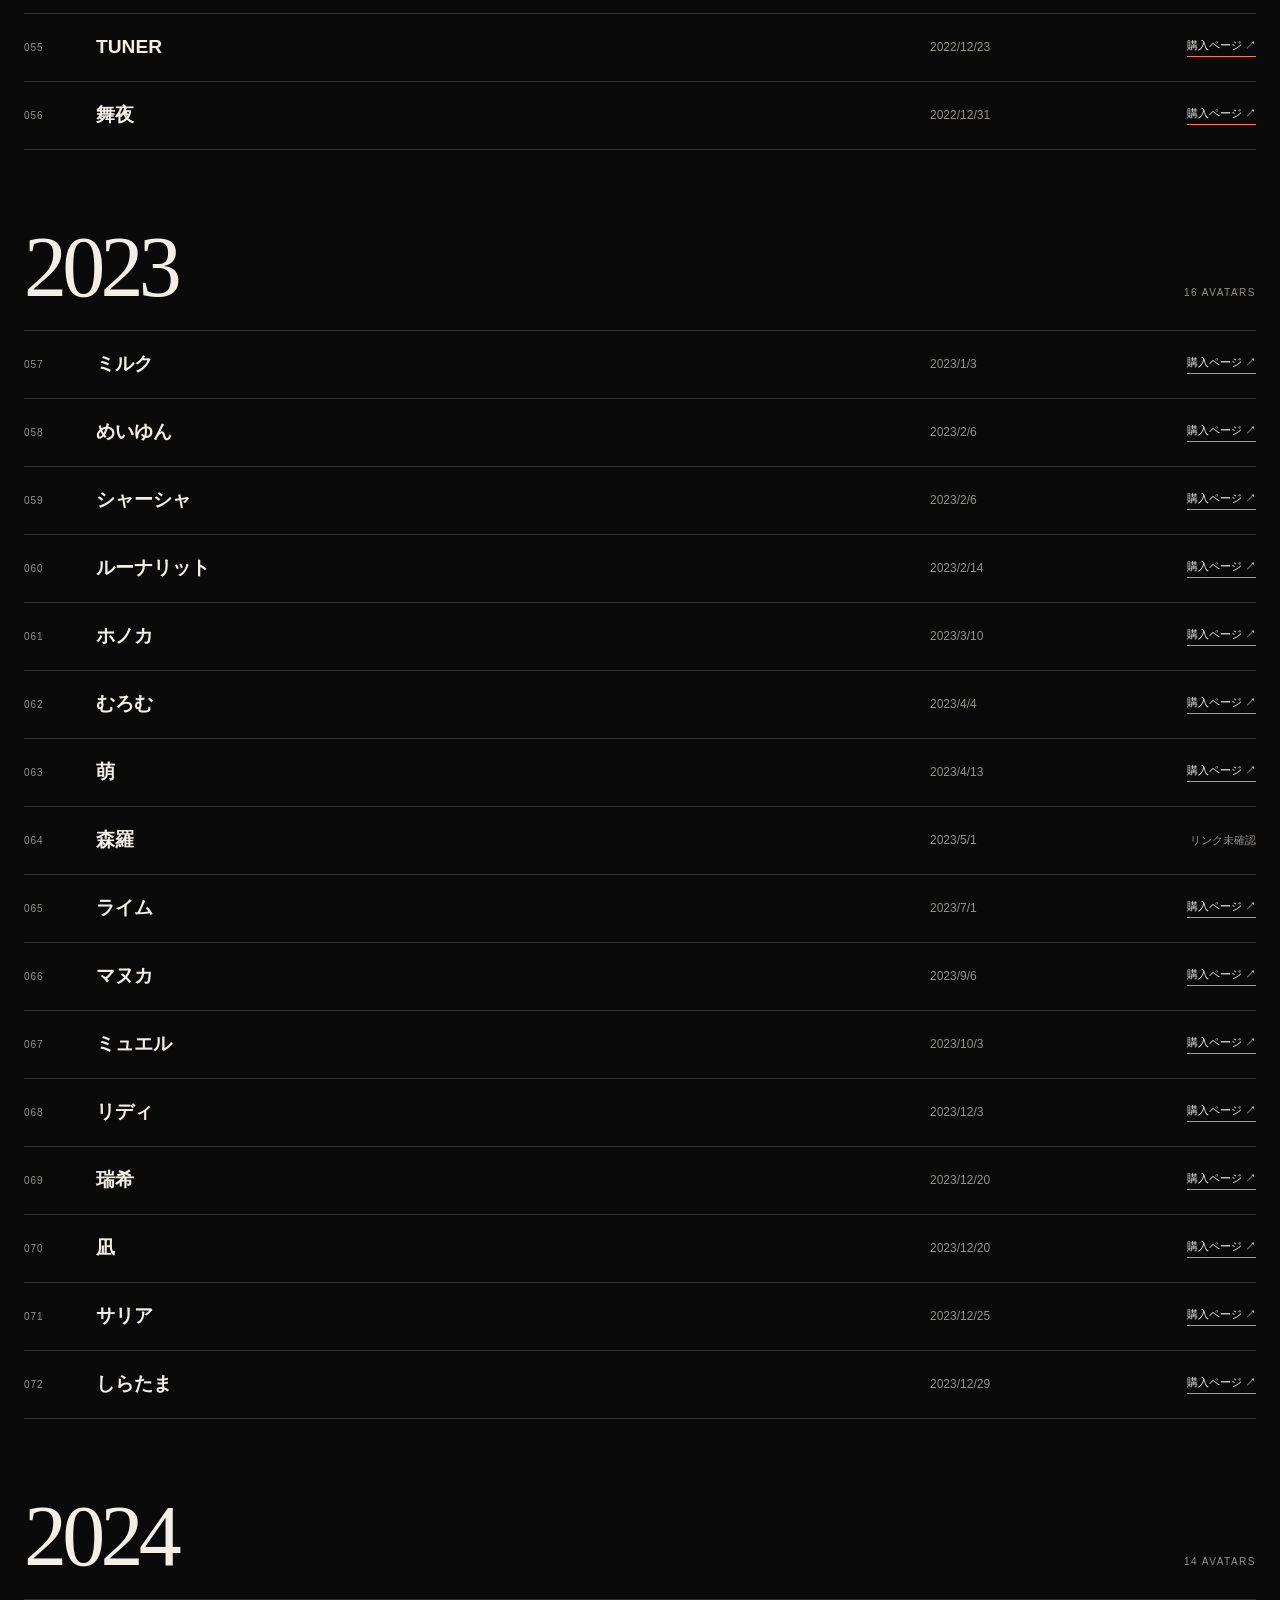
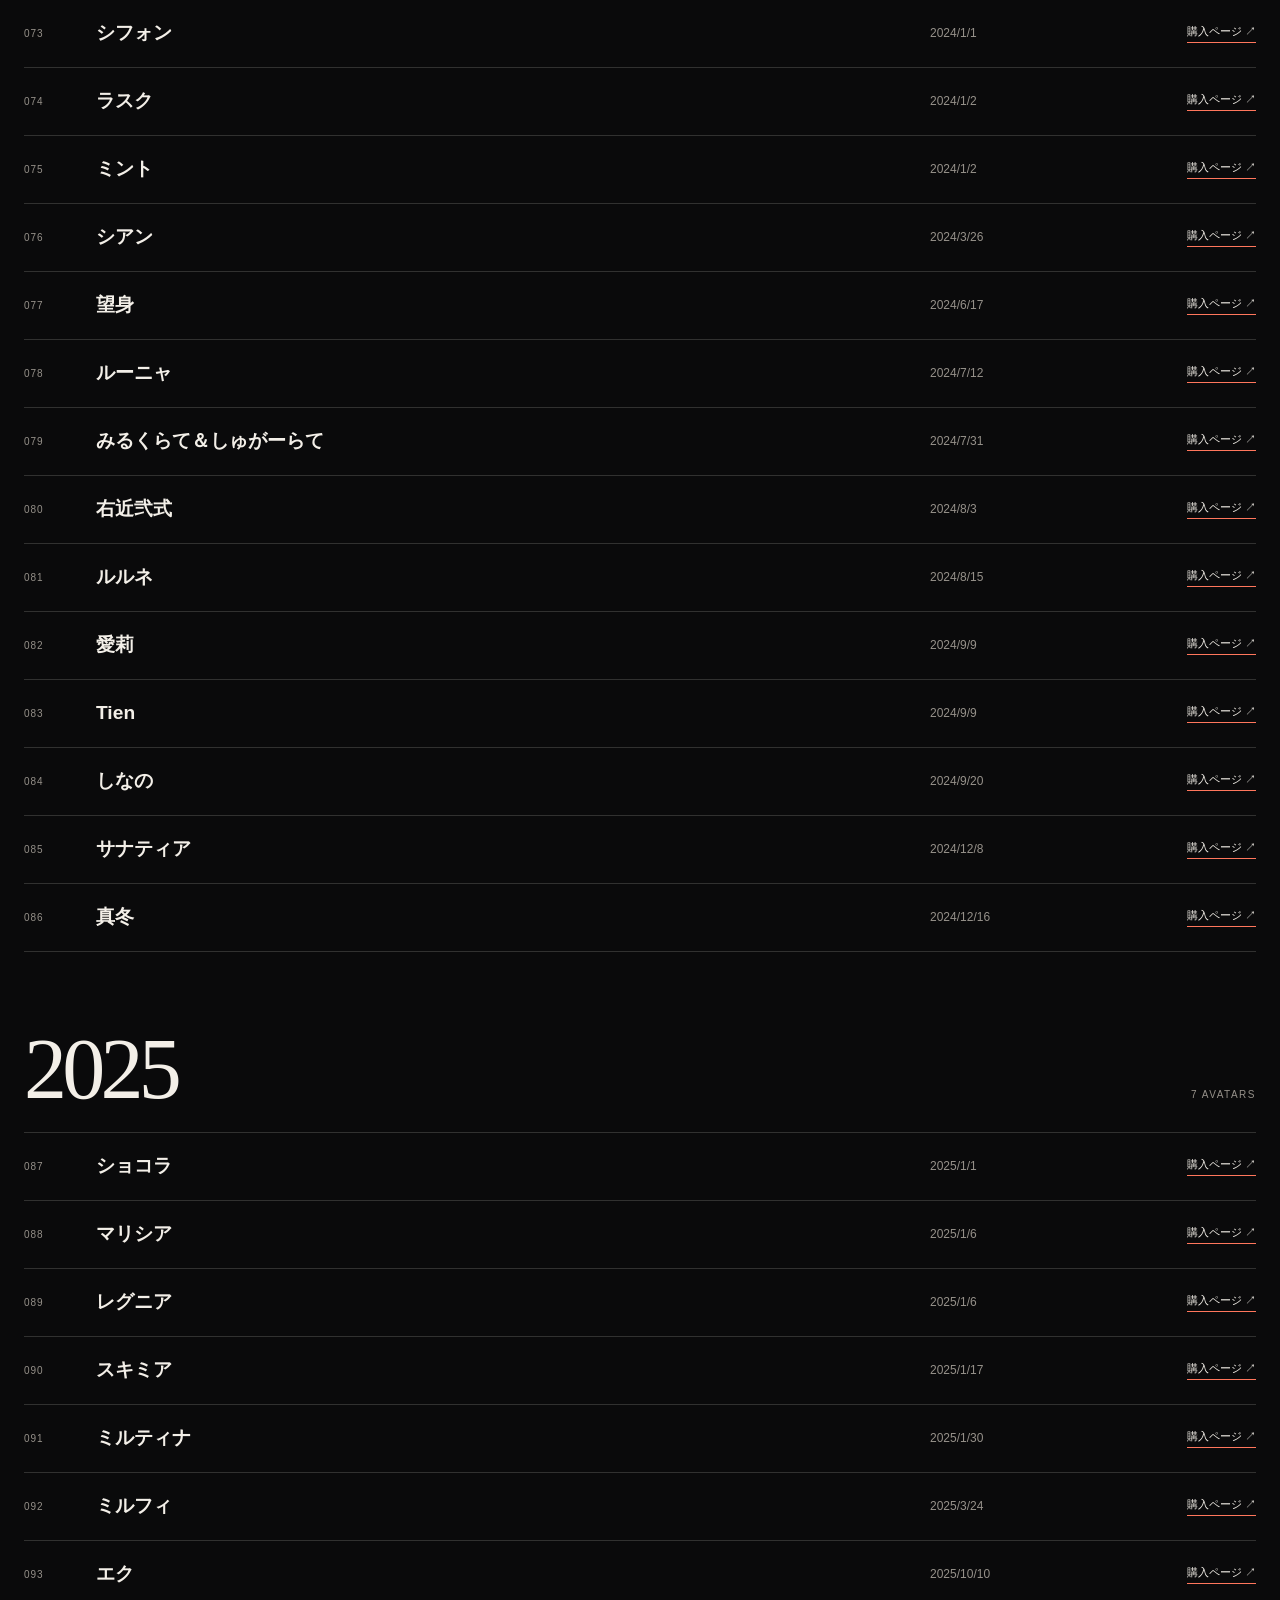
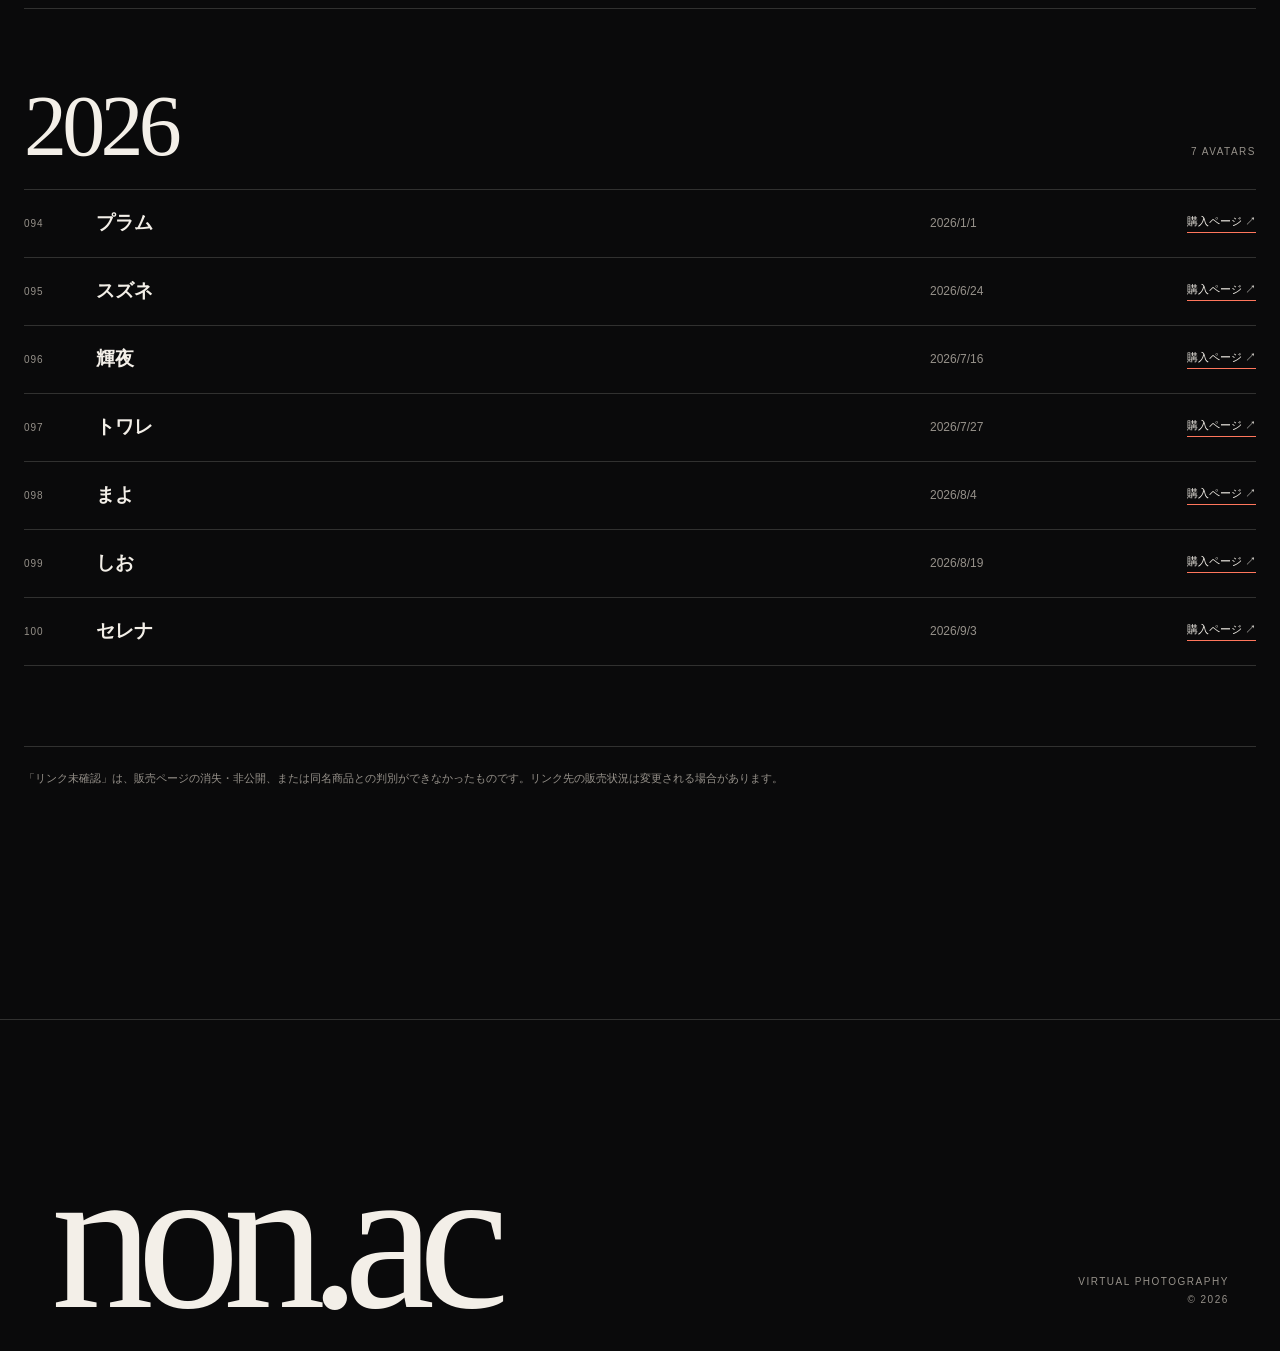
==== commit d4bf374e: "Remove duplicate avatar intro text" ====
--- a/avatars.html
+++ b/avatars.html
@@ -15,7 +15,6 @@
     <div class="back-row"><a class="back-to-about" href="index.html">← ABOUTに戻る</a></div>
     <section class="avatar-hero">
       <h1>所持アバター一覧</h1>
-      <div class="avatar-intro"><p>所持アバター一覧を見る</p></div>
     </section>
     <section class="avatar-directory" aria-label="所持アバター一覧">
       <div class="avatar-controls">
--- a/site-additions.css
+++ b/site-additions.css
@@ -35,7 +35,8 @@
 .back-to-about{display:inline-flex;align-items:center;min-height:44px;padding:10px 18px;border:1px solid var(--line);background:rgba(10,10,11,.94);color:var(--ink);font-size:11px;letter-spacing:.12em;text-decoration:none;backdrop-filter:blur(10px);pointer-events:auto;transition:border-color .2s ease,background .2s ease}
 .back-to-about:hover{border-color:var(--accent);background:rgba(255,118,92,.06)}
 .back-to-about:focus-visible{outline:2px solid var(--accent);outline-offset:4px}
-.back-row+.intro{padding-top:clamp(48px,7vw,110px)}
+.back-row+.intro{grid-template-columns:1fr;padding-top:clamp(48px,7vw,110px)}
+.intro-subtitle{margin:clamp(24px,4vw,52px) 0 0;color:var(--muted);font-size:clamp(15px,1.4vw,20px);line-height:1.8}
 .avatar-main>.back-row{width:100%}
 .avatar-main>.back-row+.avatar-hero{padding-top:clamp(38px,6vw,90px)}
 .avatar-main .avatar-intro{grid-template-columns:1fr}
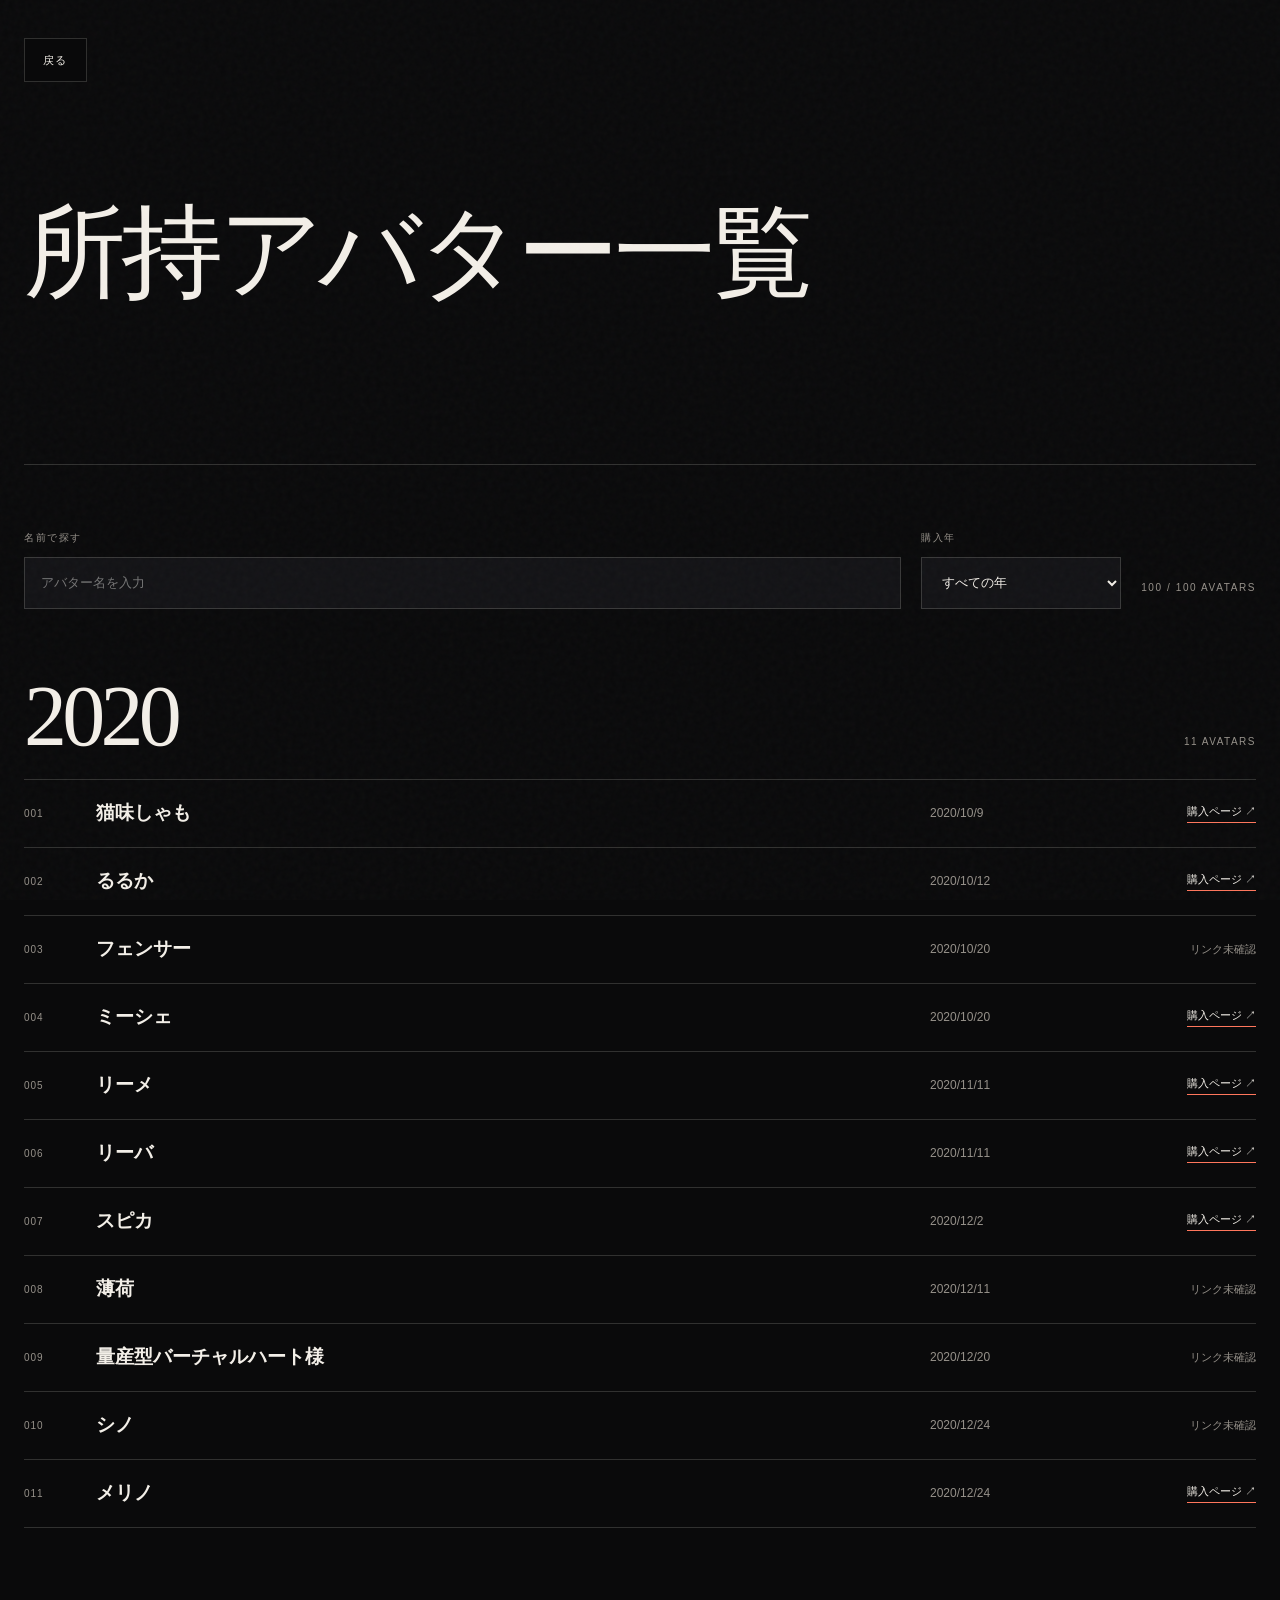
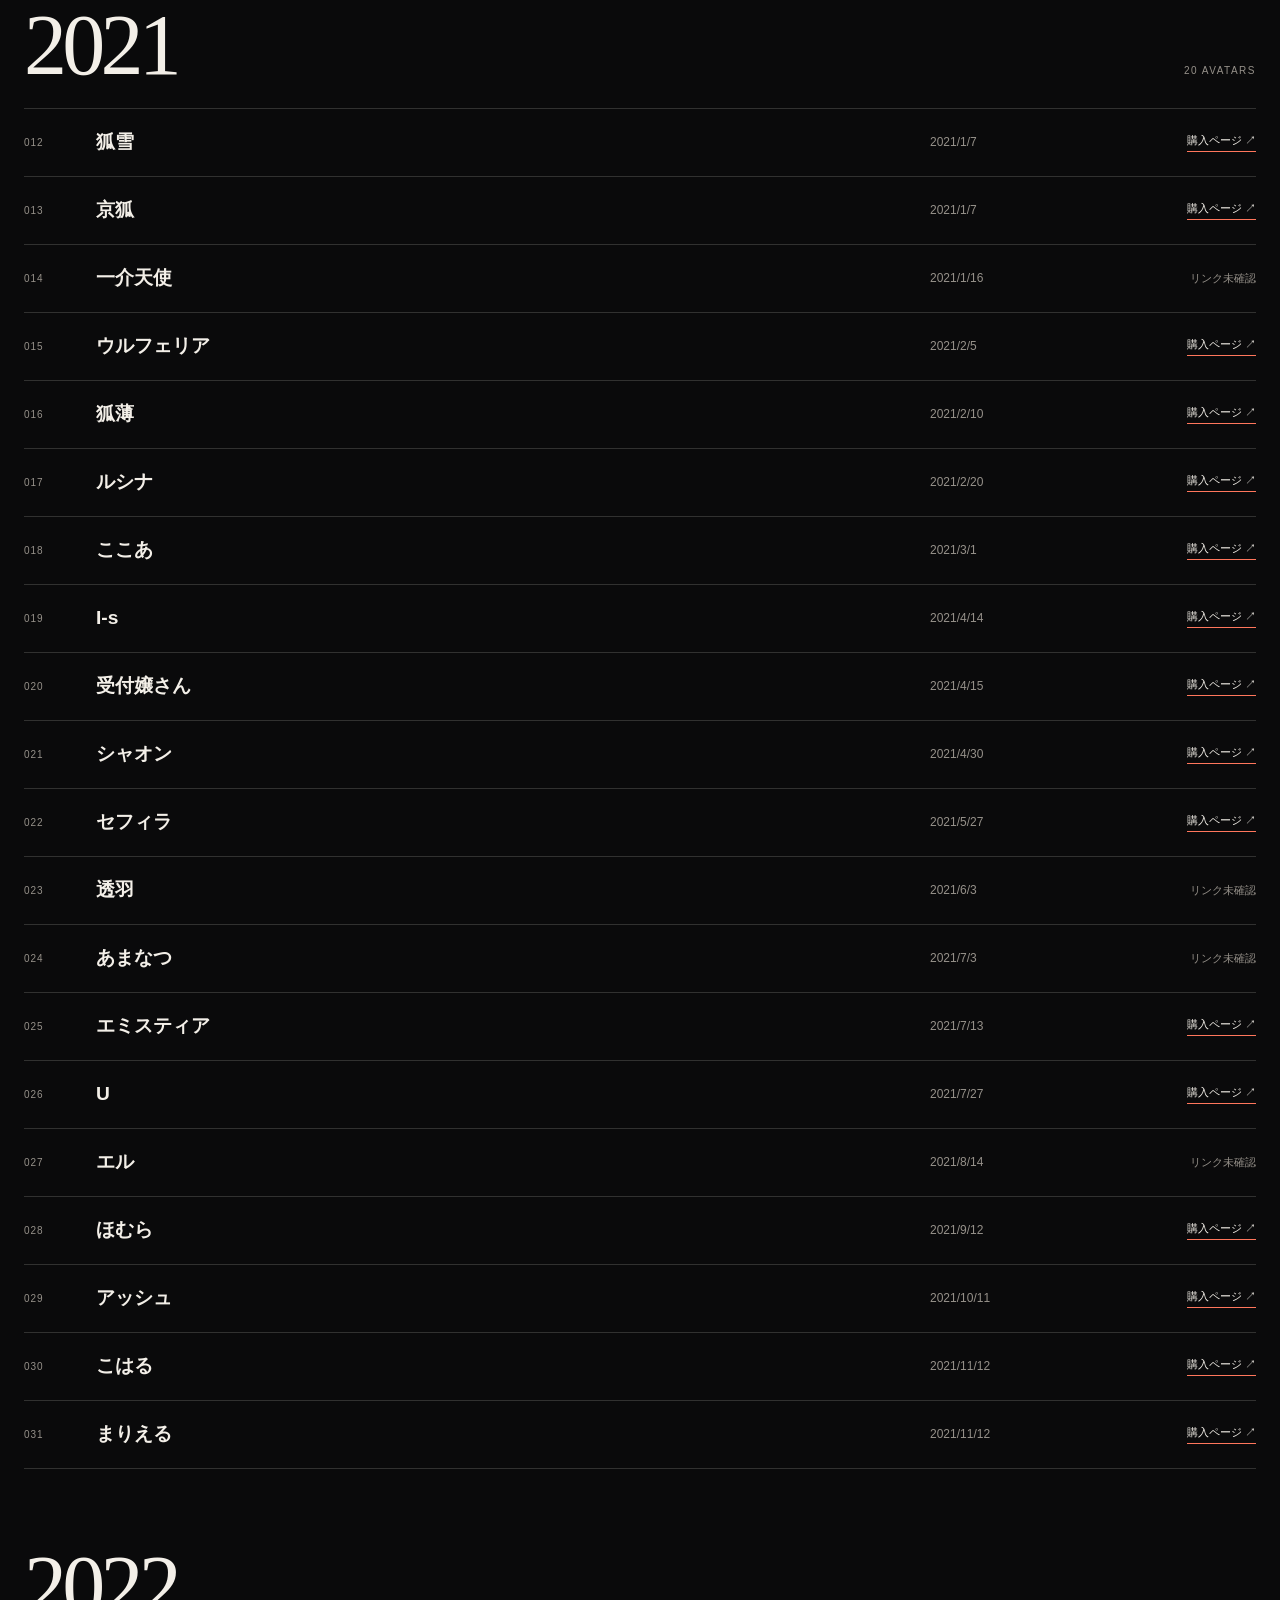
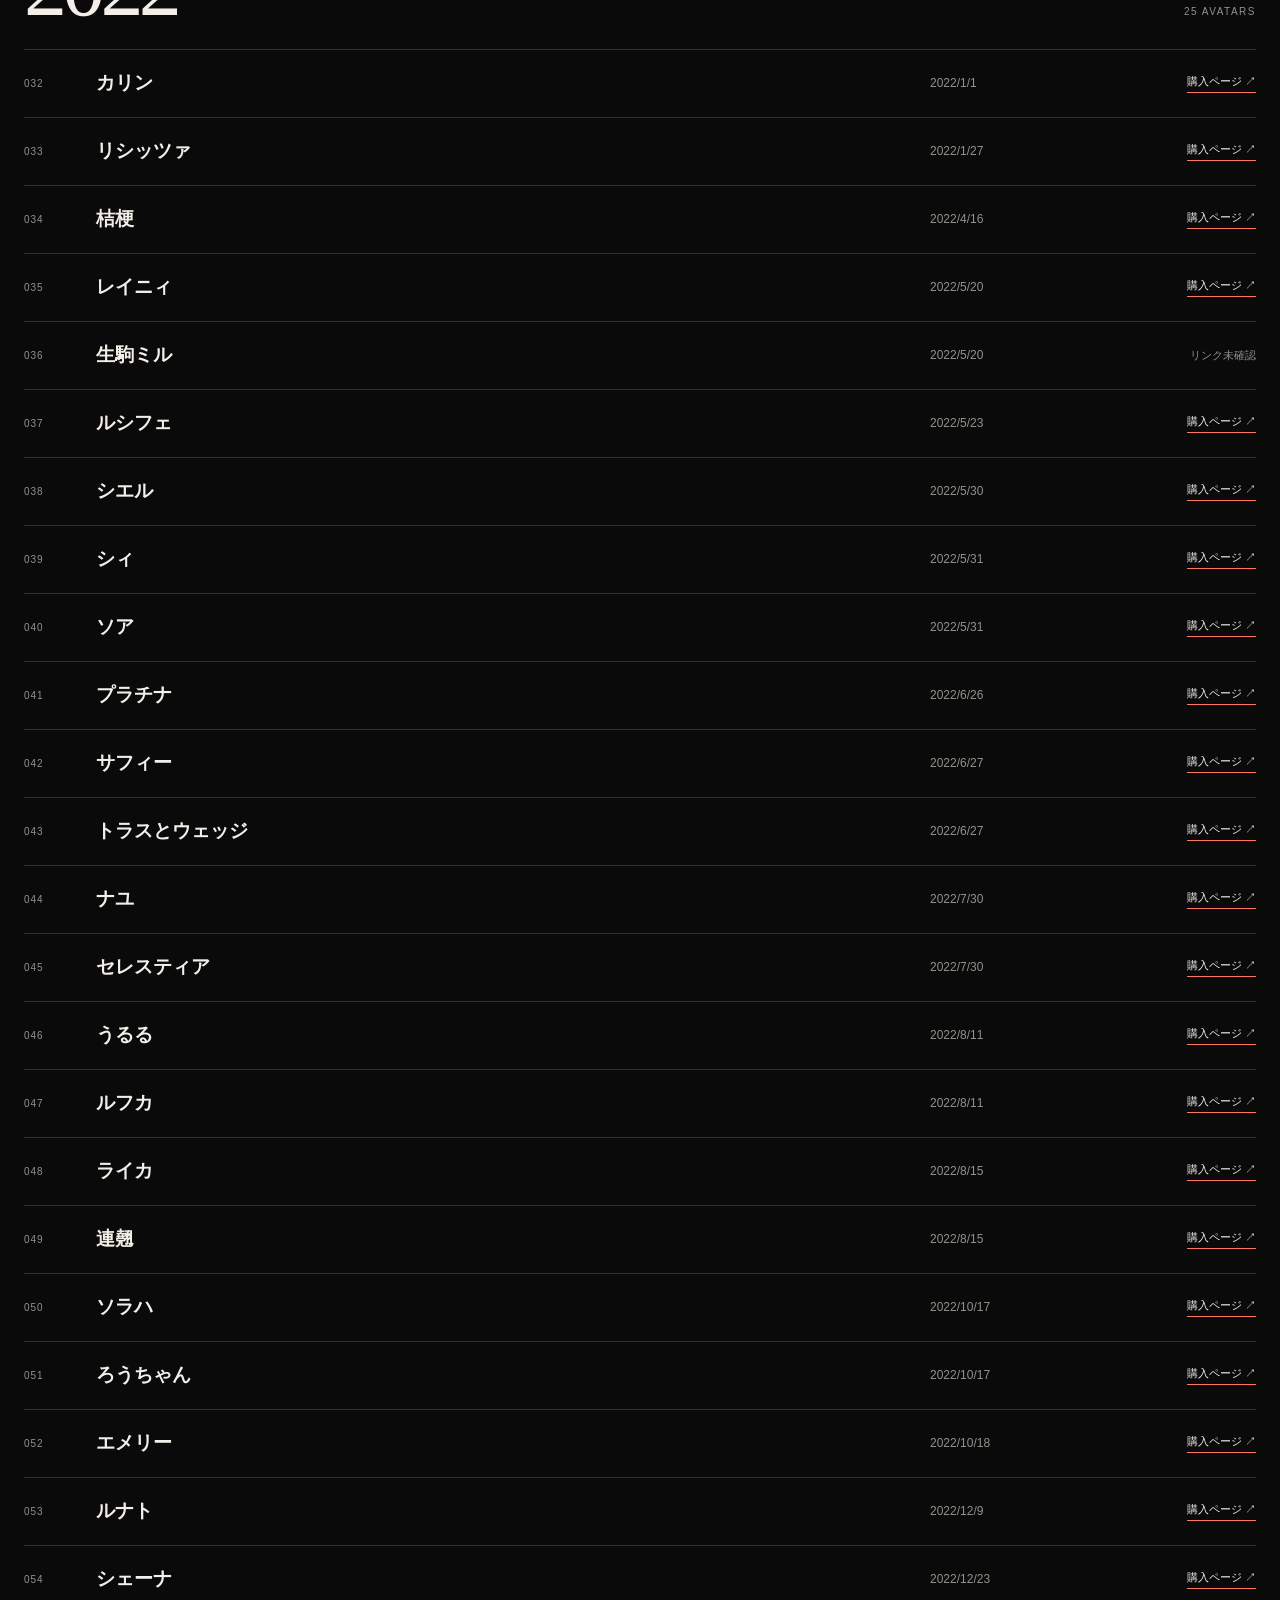
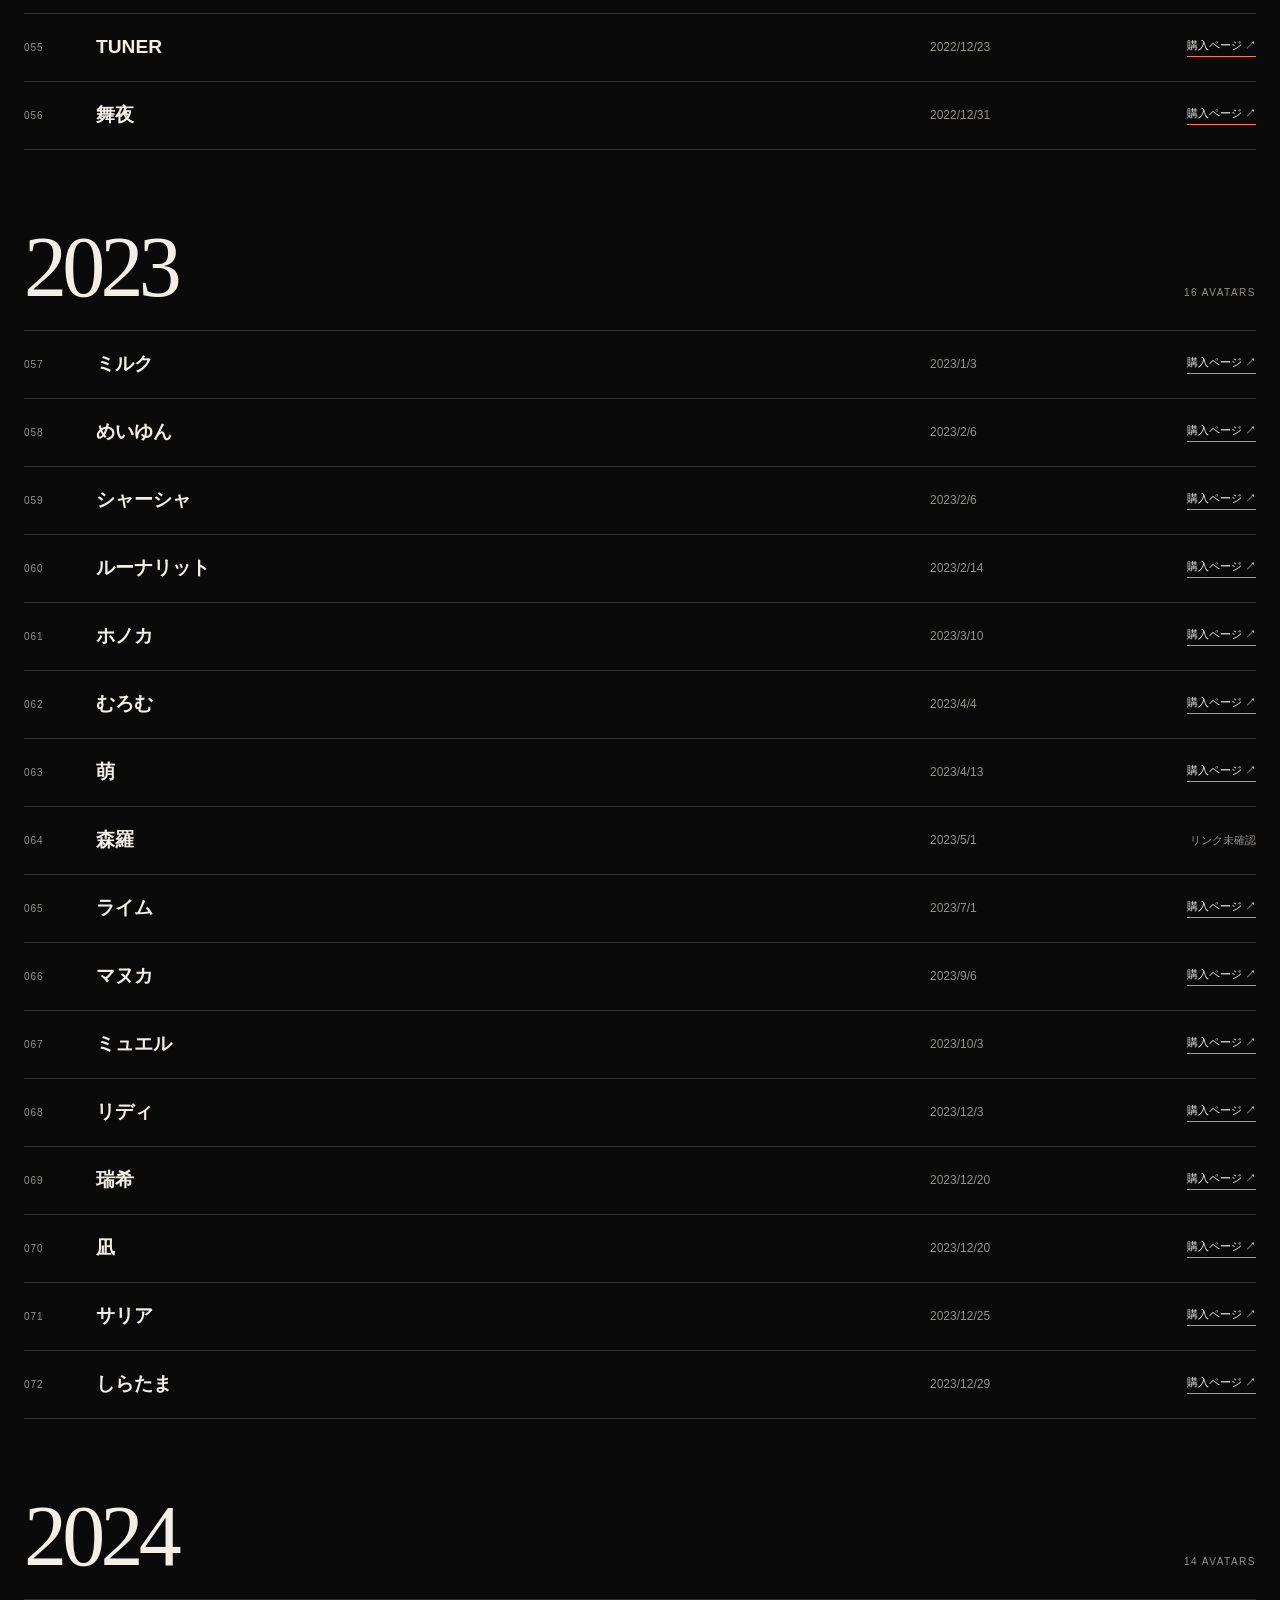
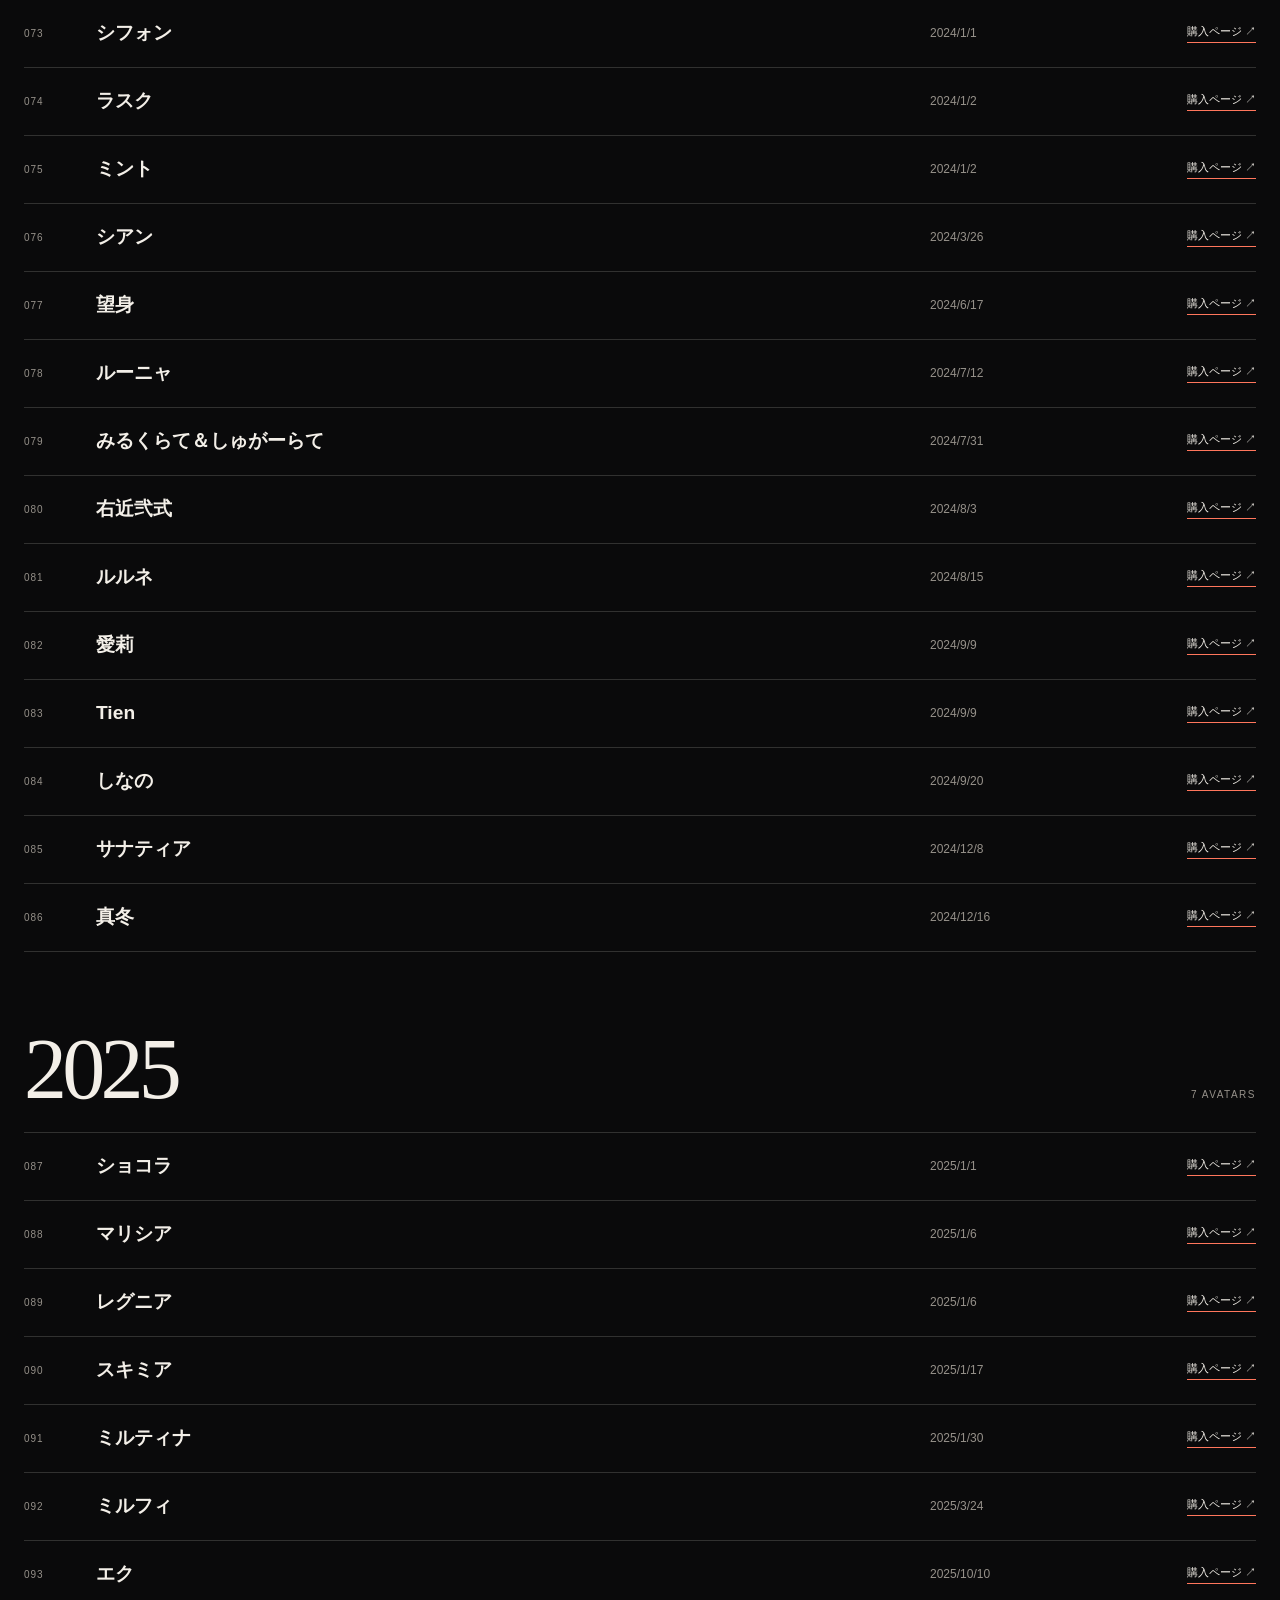
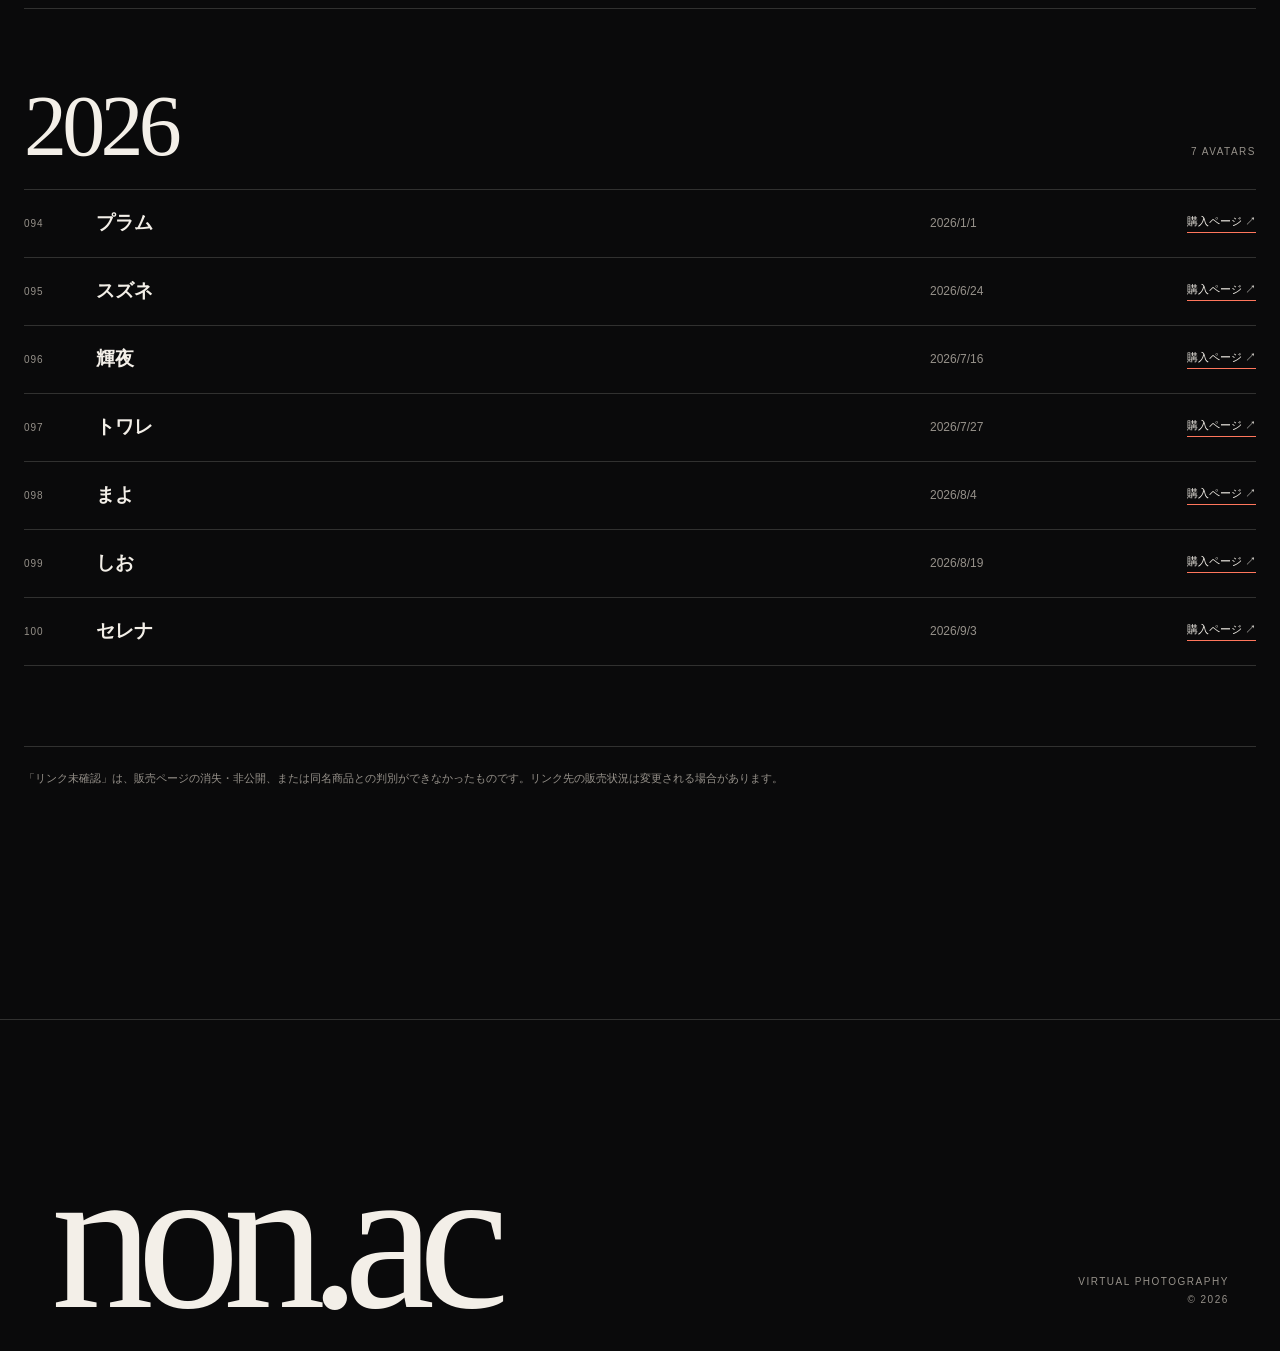
==== commit dbcd032e: "Remove About heading and shorten back buttons" ====
--- a/avatars.html
+++ b/avatars.html
@@ -12,7 +12,7 @@
 </head>
 <body>
   <main class="avatar-main">
-    <div class="back-row"><a class="back-to-about" href="index.html">← ABOUTに戻る</a></div>
+    <div class="back-row"><a class="back-to-about" href="index.html">戻る</a></div>
     <section class="avatar-hero">
       <h1>所持アバター一覧</h1>
     </section>
